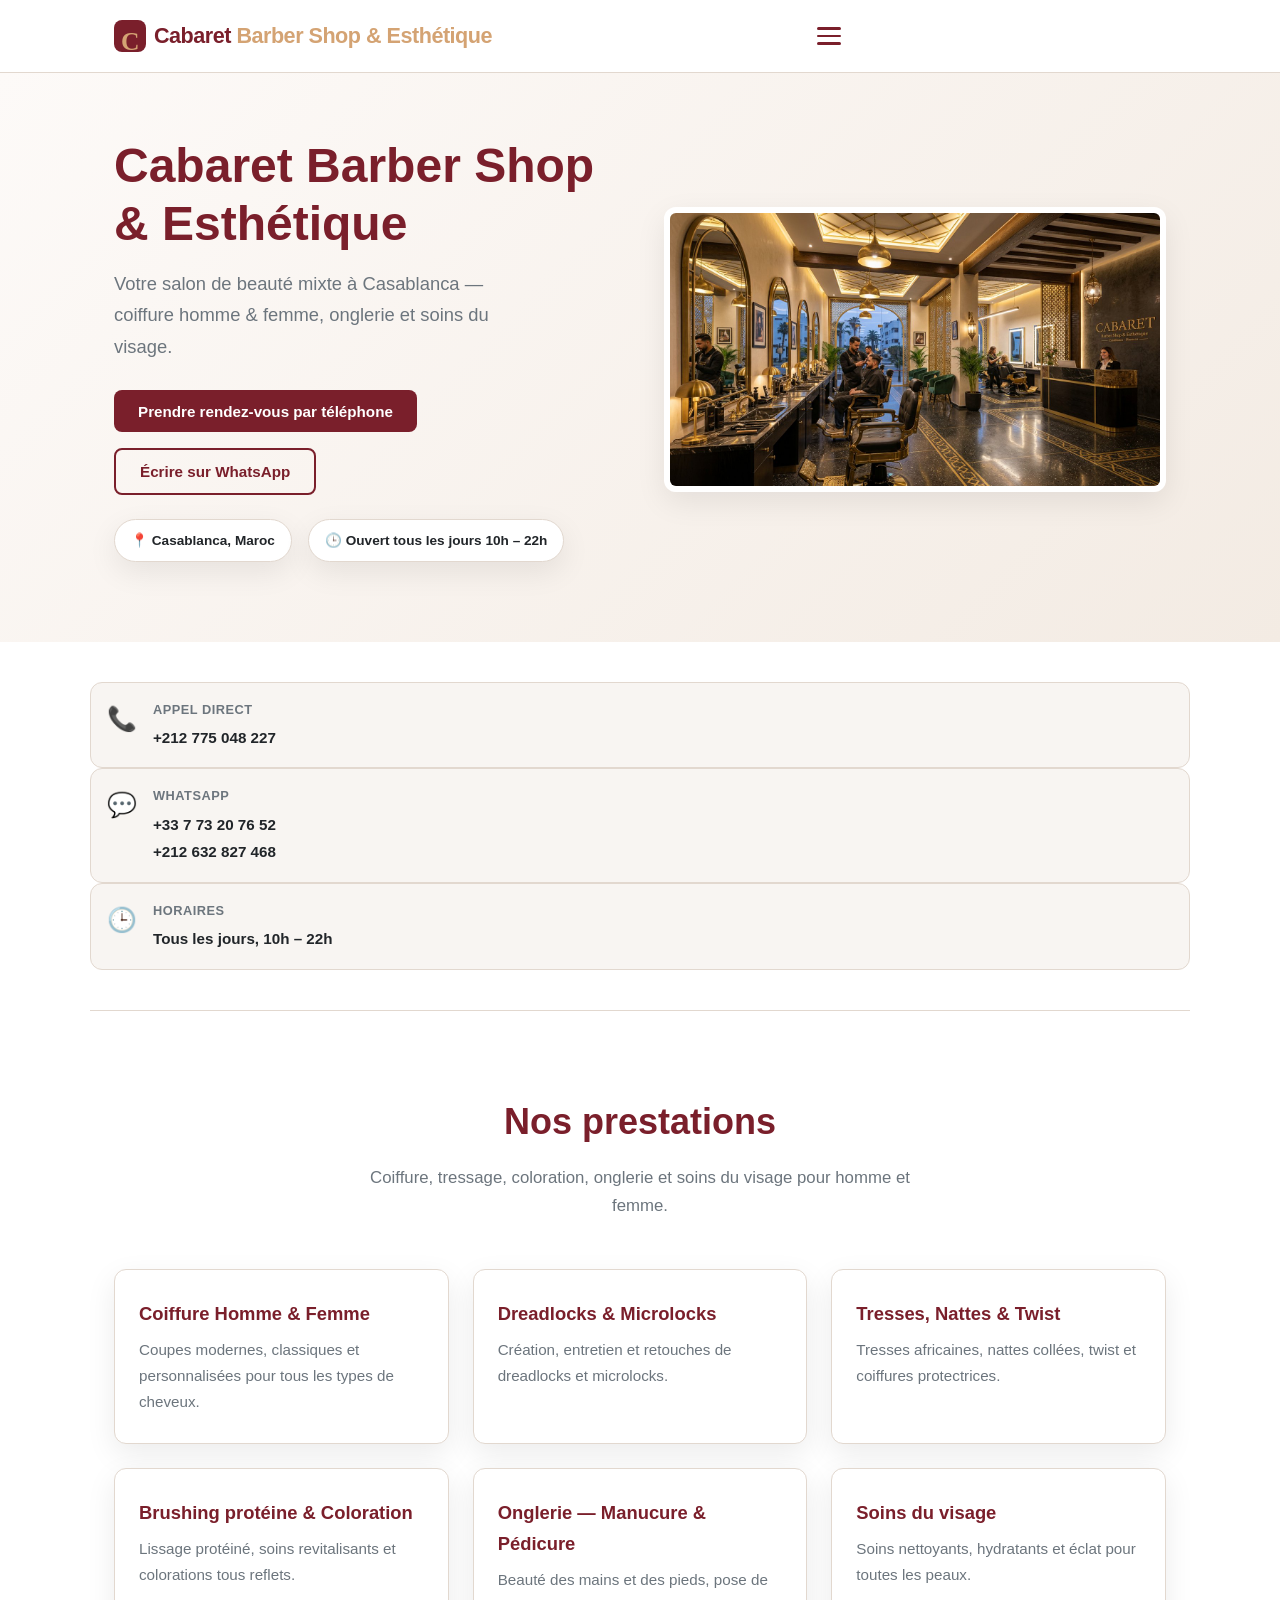
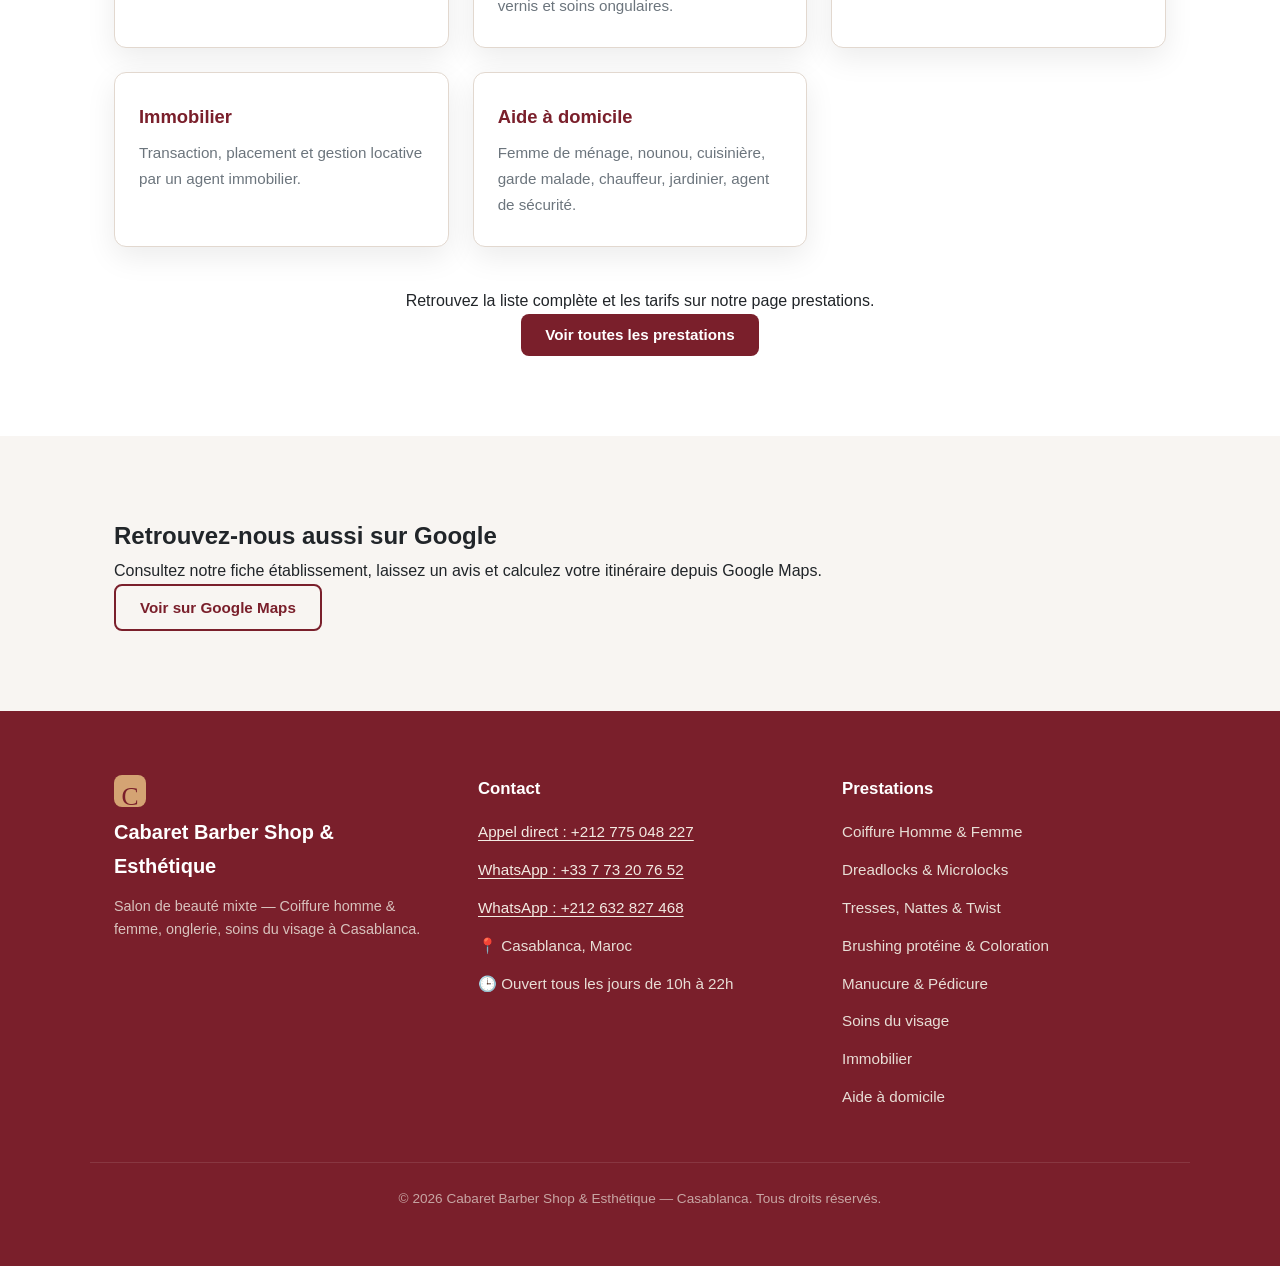
==== index.html @ 70c40bb4 "feat: ajouter prestations Immobilier et Aide à domicile - Immobilier : transaction, placement, gesti" ====
<!DOCTYPE html>
<html lang="fr">
<head>
  <meta charset="UTF-8">
  <meta name="viewport" content="width=device-width, initial-scale=1.0">
  <title>Cabaret Barber Shop &amp; Esthétique — Coiffure, onglerie, soins visage à Casablanca</title>
  <meta name="description" content="Cabaret Barber Shop &amp; Esthétique à Casablanca : coiffure homme &amp; femme, dreadlocks, microlocks, tresses, nattes, twist, brushing protéine, coloration, onglerie, pédicure manucure, soins du visage. Ouvert tous les jours 10h–22h.">
  <meta name="keywords" content="Cabaret Barber Shop Esthétique Casablanca, coiffure homme femme, dreadlocks, microlocks, tresses, nattes, twist, brushing protéine, coloration, onglerie, manucure, pédicure, soins du visage, salon de beauté Casablanca">
  <meta name="author" content="Cabaret Barber Shop &amp; Esthétique">
  <link rel="preload" as="image" href="assets/images/hero-salon.jpg">
  <link rel="stylesheet" href="assets/css/style.css">
  <link rel="icon" href="data:image/svg+xml,%3Csvg xmlns='http://www.w3.org/2000/svg' viewBox='0 0 100 100'%3E%3Crect width='100' height='100' fill='%237a1f2b'/%3E%3Ctext x='50' y='60' font-family='serif' font-size='55' fill='%23d4a373' text-anchor='middle'%3EC%3C/text%3E%3C/svg%3E">
</head>
<body>

  <!-- Skip to content -->
  <a class="skip-link" href="#main">Aller au contenu principal</a>

  <!-- Header / Navigation -->
  <header class="site-header" id="header">
    <div class="header-inner container">
      <a href="index.html" class="brand" aria-label="Accueil — Cabaret Barber Shop &amp; Esthétique">
        <span class="brand-mark">C</span>
        <span class="brand-name">Cabaret <span class="brand-accent">Barber Shop &amp; Esthétique</span></span>
      </a>

      <button class="nav-toggle" aria-label="Ouvrir le menu" aria-expanded="false" aria-controls="main-nav">
        <span class="nav-toggle-bar"></span>
        <span class="nav-toggle-bar"></span>
        <span class="nav-toggle-bar"></span>
      </button>

      <nav class="main-nav" id="main-nav">
        <ul class="nav-list">
          <li><a href="index.html" class="nav-link active">Accueil</a></li>
          <li><a href="services.html" class="nav-link">Prestations</a></li>
          <li><a href="about.html" class="nav-link">À propos</a></li>
          <li><a href="contact.html" class="nav-link btn-link">Contact</a></li>
        </ul>
        <div class="nav-contact">
          <a href="tel:+212775048227" class="nav-phone" aria-label="Appeler le +212 775 048 227">☎ +212 775 048 227</a>
          <a href="https://wa.me/33773207652" class="nav-whatsapp" target="_blank" rel="noopener" aria-label="WhatsApp +33 7 73 20 76 52">💬 WhatsApp</a>
        </div>
      </nav>
    </div>
  </header>

  <!-- Hero -->
  <section class="hero" aria-label="Présentation du salon">
    <div class="hero-inner container">
      <div class="hero-text">
        <h1>Cabaret Barber Shop &amp; Esthétique</h1>
        <p class="hero-lead">Votre salon de beauté mixte à Casablanca — coiffure homme &amp; femme, onglerie et soins du visage.</p>
        <div class="hero-actions">
          <a href="tel:+212775048227" class="btn btn-primary">Prendre rendez-vous par téléphone</a>
          <a href="https://wa.me/33773207652" class="btn btn-outline" target="_blank" rel="noopener">Écrire sur WhatsApp</a>
        </div>
        <div class="hero-meta">
          <span class="chip">📍 Casablanca, Maroc</span>
          <span class="chip">🕒 Ouvert tous les jours 10h – 22h</span>
        </div>
      </div>
      <div class="hero-media">
        <img src="assets/images/hero-salon.jpg" alt="Intérieur du salon Cabaret Barber Shop &amp; Esthétique à Casablanca" class="hero-img" loading="eager">
      </div>
    </div>
  </section>

  <!-- Quick info bar -->
  <section class="info-bar container" aria-label="Informations pratiques">
    <div class="info-card">
      <span class="info-icon">📞</span>
      <div>
        <strong class="info-label">Appel direct</strong>
        <a class="info-value" href="tel:+212775048227">+212 775 048 227</a>
      </div>
    </div>
    <div class="info-card">
      <span class="info-icon">💬</span>
      <div>
        <strong class="info-label">WhatsApp</strong>
        <a class="info-value" href="https://wa.me/33773207652" target="_blank" rel="noopener">+33 7 73 20 76 52</a>
        <br><a class="info-value" href="https://wa.me/212632827468" target="_blank" rel="noopener">+212 632 827 468</a>
      </div>
    </div>
    <div class="info-card">
      <span class="info-icon">🕒</span>
      <div>
        <strong class="info-label">Horaires</strong>
        <span class="info-value">Tous les jours, 10h – 22h</span>
      </div>
    </div>
  </section>

  <!-- Services preview -->
  <section class="section" id="main">
    <div class="container">
      <header class="section-header">
        <h2>Nos prestations</h2>
        <p>Coiffure, tressage, coloration, onglerie et soins du visage pour homme et femme.</p>
      </header>

      <div class="services-grid" id="services-preview">
        <article class="service-card">
          <h3>Coiffure Homme &amp; Femme</h3>
          <p>Coupes modernes, classiques et personnalisées pour tous les types de cheveux.</p>
        </article>
        <article class="service-card">
          <h3>Dreadlocks &amp; Microlocks</h3>
          <p>Création, entretien et retouches de dreadlocks et microlocks.</p>
        </article>
        <article class="service-card">
          <h3>Tresses, Nattes &amp; Twist</h3>
          <p>Tresses africaines, nattes collées, twist et coiffures protectrices.</p>
        </article>
        <article class="service-card">
          <h3>Brushing protéine &amp; Coloration</h3>
          <p>Lissage protéiné, soins revitalisants et colorations tous reflets.</p>
        </article>
        <article class="service-card">
          <h3>Onglerie — Manucure &amp; Pédicure</h3>
          <p>Beauté des mains et des pieds, pose de vernis et soins ongulaires.</p>
        </article>
        <article class="service-card">
          <h3>Soins du visage</h3>
          <p>Soins nettoyants, hydratants et éclat pour toutes les peaux.</p>
        </article>
        <article class="service-card">
          <h3>Immobilier</h3>
          <p>Transaction, placement et gestion locative par un agent immobilier.</p>
        </article>
        <article class="service-card">
          <h3>Aide à domicile</h3>
          <p>Femme de ménage, nounou, cuisinière, garde malade, chauffeur, jardinier, agent de sécurité.</p>
        </article>
      </div>

      <div class="section-cta">
        <p>Retrouvez la liste complète et les tarifs sur notre page prestations.</p>
        <a href="services.html" class="btn btn-primary">Voir toutes les prestations</a>
      </div>
    </div>
  </section>

  <!-- Trust / Google Business hint -->
  <section class="section bg-light">
    <div class="container">
      <div class="trust">
        <h2>Retrouvez-nous aussi sur Google</h2>
        <p>Consultez notre fiche établissement, laissez un avis et calculez votre itinéraire depuis Google Maps.</p>
        <a href="https://www.google.com/maps/place/33%C2%B032'57.7%22N+7%C2%B042'05.0%22W/@33.549366,-7.7039528,643m/data=!3m2!1e3!4b1!4m4!3m3!8m2!3d33.549366!4d-7.7013779?hl=fr&entry=ttu&g_ep=EgoyMDI2MTAxOS4wIKXMDSoASAFQAw%3D%3D" class="btn btn-outline" target="_blank" rel="noopener">Voir sur Google Maps</a>
      </div>
    </div>
  </section>

  <!-- Footer -->
  <footer class="site-footer">
    <div class="container footer-grid">
      <div class="footer-brand">
        <span class="brand-mark">C</span>
        <strong>Cabaret Barber Shop &amp; Esthétique</strong>
        <p>Salon de beauté mixte — Coiffure homme &amp; femme, onglerie, soins du visage à Casablanca.</p>
      </div>
      <div class="footer-contact">
        <h4>Contact</h4>
        <ul>
          <li><a href="tel:+212775048227">Appel direct : +212 775 048 227</a></li>
          <li><a href="https://wa.me/33773207652" target="_blank" rel="noopener">WhatsApp : +33 7 73 20 76 52</a></li>
          <li><a href="https://wa.me/212632827468" target="_blank" rel="noopener">WhatsApp : +212 632 827 468</a></li>
          <li>📍 Casablanca, Maroc</li>
          <li>🕒 Ouvert tous les jours de 10h à 22h</li>
        </ul>
      </div>
      <div class="footer-prestations">
        <h4>Prestations</h4>
        <ul>
          <li>Coiffure Homme &amp; Femme</li>
          <li>Dreadlocks &amp; Microlocks</li>
          <li>Tresses, Nattes &amp; Twist</li>
          <li>Brushing protéine &amp; Coloration</li>
          <li>Manucure &amp; Pédicure</li>
          <li>Soins du visage</li>
          <li>Immobilier</li>
          <li>Aide à domicile</li>
        </ul>
      </div>
    </div>
    <div class="container footer-bottom">
      <p>© 2026 Cabaret Barber Shop &amp; Esthétique — Casablanca. Tous droits réservés.</p>
    </div>
  </footer>

  <!-- JSON-LD Structured Data for Google / LocalBusiness -->
  <script type="application/ld+json">
  {
    "@context": "https://schema.org",
    "@type": "HealthAndBeautyBusiness",
    "name": "Cabaret Barber Shop &amp; Esthétique",
    "image": "https://example.com/assets/images/hero-salon.jpg",
    "address": {
      "@type": "PostalAddress",
      "streetAddress": "Casablanca",
      "addressLocality": "Casablanca",
      "addressRegion": "Casablanca-Settat",
      "addressCountry": "MA"
    },
    "geo": {
      "@type": "GeoCoordinates",
      "latitude": 33.549366,
      "longitude": -7.7013779
    },
    "url": "https://example.com/",
    "telephone": "+212775048227",
    "contactPoint": [
      {
        "@type": "ContactPoint",
        "telephone": "+212775048227",
        "contactType": "customer service",
        "availableLanguage": ["fr", "ar"]
      },
      {
        "@type": "ContactPoint",
        "telephone": "+33773207652",
        "contactType": "customer service",
        "availableLanguage": ["fr"]
      }
    ],
    "openingHoursSpecification": [
      {
        "@type": "OpeningHoursSpecification",
        "dayOfWeek": ["Monday", "Tuesday", "Wednesday", "Thursday", "Friday", "Saturday", "Sunday"],
        "opens": "10:00",
        "closes": "22:00"
      }
    ],
    "priceRange": "€",
    "servesArea": "Casablanca",
    "hasOfferCatalog": {
      "@type": "OfferCatalog",
      "name": "Prestations",
      "itemOffered": [
        {"@type": "Offer", "itemOffered": {"@type": "Service", "name": "Coiffure Homme &amp; Femme"}},
        {"@type": "Offer", "itemOffered": {"@type": "Service", "name": "Dreadlocks &amp; Microlocks"}},
        {"@type": "Offer", "itemOffered": {"@type": "Service", "name": "Tresses, Nattes &amp; Twist"}},
        {"@type": "Offer", "itemOffered": {"@type": "Service", "name": "Brushing protéine &amp; Coloration"}},
        {"@type": "Offer", "itemOffered": {"@type": "Service", "name": "Manucure &amp; Pédicure"}},
        {"@type": "Offer", "itemOffered": {"@type": "Service", "name": "Soins du visage"}}
      ]
    },
    "sameAs": [
      "https://www.google.com/maps/place/33%C2%B032'57.7%22N+7%C2%B042'05.0%22W/@33.549366,-7.7039528,643m/data=!3m2!1e3!4b1!4m4!3m3!8m2!3d33.549366!4d-7.7013779?hl=fr&entry=ttu&g_ep=EgoyMDI2MTAxOS4wIKXMDSoASAFQAw%3D%3D"
    ]
  }
  </script>

  <script src="assets/js/main.js"></script>
</body>
</html>
---- assets/css/style.css ----
/* ==========================================================================
   Cabaret Barber Shop & Esthétique — Styles
   ========================================================================== */

/* Reset & base */
*,
*::before,
*::after {
  box-sizing: border-box;
  margin: 0;
  padding: 0;
}

:root {
  /* Couleurs marque — bordeaux profond & or champagne */
  --color-brand: #7a1f2b;
  --color-brand-dark: #5a1620;
  --color-accent: #d4a373;
  --color-accent-light: #e9cba8;
  --color-text: #212529;
  --color-text-light: #6c757d;
  --color-bg: #ffffff;
  --color-bg-light: #f8f5f2;
  --color-border: #e2d8cf;
  --color-shadow: 0 10px 30px rgba(0, 0, 0, 0.08);
  --radius: 12px;
  --transition: 0.3s ease;

  --max-width: 1100px;
  --header-height: 72px;
}

html {
  scroll-behavior: smooth;
}

body {
  font-family: -apple-system, BlinkMacSystemFont, "Segoe UI", Roboto, Helvetica, Arial, sans-serif, "Apple Color Emoji", "Segoe UI Emoji";
  font-size: 1rem;
  line-height: 1.7;
  color: var(--color-text);
  background: var(--color-bg);
  overflow-x: hidden;
}

a {
  color: var(--color-brand);
  text-decoration: none;
  transition: color var(--transition);
}

a:hover {
  color: var(--color-brand-dark);
}

img {
  max-width: 100%;
  height: auto;
  display: block;
}

.container {
  max-width: var(--max-width);
  margin: 0 auto;
  padding: 0 1.5rem;
}

/* Skip link */
.skip-link {
  position: absolute;
  top: -100%;
  left: 0;
  background: var(--color-brand);
  color: #fff;
  padding: 0.75rem 1.5rem;
  z-index: 9999;
  transition: top 0.2s;
}

.skip-link:focus {
  top: 0;
}

/* Header */
.site-header {
  position: sticky;
  top: 0;
  z-index: 100;
  background: rgba(255, 255, 255, 0.92);
  border-bottom: 1px solid var(--color-border);
  backdrop-filter: blur(8px);
  -webkit-backdrop-filter: blur(8px);
}

.header-inner {
  max-width: var(--max-width);
  margin: 0 auto;
  padding: 0 1.5rem;
  display: flex;
  align-items: center;
  justify-content: space-between;
  height: var(--header-height);
}

.brand {
  display: flex;
  align-items: center;
  gap: 0.5rem;
  font-weight: 800;
  font-size: 1.35rem;
  color: var(--color-brand);
  letter-spacing: -0.5px;
}

.brand-mark {
  width: 32px;
  height: 32px;
  background: var(--color-brand);
  color: var(--color-accent);
  border-radius: 8px;
  display: grid;
  place-items: center;
  font-family: Georgia, serif;
  font-size: 1.6rem;
}

.brand-name {
  display: block;
}

.brand-accent {
  color: var(--color-accent);
}

.nav-list {
  display: none;
  list-style: none;
  gap: 2rem;
}

.nav-link {
  font-weight: 600;
  font-size: 0.95rem;
  color: var(--color-text);
  padding: 0.4rem 0;
  position: relative;
}

.nav-link:hover,
.nav-link.active {
  color: var(--color-brand);
}

.nav-link.active::after {
  content: "";
  position: absolute;
  left: 0;
  bottom: -2px;
  width: 100%;
  height: 2px;
  background: var(--color-brand);
  border-radius: 2px;
}

.nav-contact {
  display: none;
  gap: 1rem;
  align-items: center;
}

.nav-phone,
.nav-whatsapp {
  font-weight: 700;
  font-size: 0.9rem;
  color: var(--color-brand);
  padding: 0.5rem 1rem;
  border: 2px solid var(--color-brand);
  border-radius: 8px;
  transition: all var(--transition);
}

.nav-phone:hover,
.nav-whatsapp:hover {
  background: var(--color-brand);
  color: #fff;
  border-color: var(--color-brand);
}

.nav-whatsapp {
  border-color: #25d366;
  color: #25d366;
}

.nav-whatsapp:hover {
  background: #25d366;
  border-color: #25d366;
}

.nav-toggle {
  display: flex;
  flex-direction: column;
  gap: 5px;
  background: none;
  border: none;
  cursor: pointer;
  padding: 0.4rem;
}

.nav-toggle-bar {
  width: 24px;
  height: 2.5px;
  background: var(--color-brand);
  border-radius: 2px;
  transition: all var(--transition);
}

/* Hero */
.hero {
  padding: 4rem 0 5rem;
  background: linear-gradient(135deg, #fdfaf8 0%, #f3ebe3 100%);
  position: relative;
  overflow: hidden;
}

.hero::before {
  content: "";
  position: absolute;
  inset: 0;
  background: url("assets/images/hero-salon.jpg") center/cover no-repeat;
  opacity: 0.12;
  pointer-events: none;
  z-index: 0;
}

.hero-inner {
  position: relative;
  z-index: 1;
  max-width: var(--max-width);
  margin: 0 auto;
  padding: 0 1.5rem;
  display: grid;
  grid-template-columns: 1fr 1fr;
  gap: 3rem;
  align-items: center;
}

.hero-text h1 {
  font-size: clamp(2rem, 5vw, 3rem);
  line-height: 1.2;
  color: var(--color-brand);
  margin-bottom: 1rem;
}

.hero-lead {
  font-size: 1.15rem;
  color: var(--color-text-light);
  margin-bottom: 1.75rem;
  max-width: 420px;
}

.hero-actions {
  display: flex;
  gap: 1rem;
  flex-wrap: wrap;
  margin-bottom: 1.5rem;
}

.hero-meta {
  display: flex;
  flex-wrap: wrap;
  gap: 1rem;
}

.chip {
  display: inline-flex;
  align-items: center;
  gap: 0.5rem;
  background: #fff;
  color: var(--color-text);
  padding: 0.55rem 1rem;
  border-radius: 999px;
  font-size: 0.85rem;
  font-weight: 600;
  box-shadow: var(--color-shadow);
  border: 1px solid var(--color-border);
}

.hero-media {
  position: relative;
}

.hero-img {
  width: 100%;
  height: auto;
  border-radius: var(--radius);
  box-shadow: var(--color-shadow);
  border: 6px solid #fff;
}

/* Buttons */
.btn {
  display: inline-flex;
  align-items: center;
  justify-content: center;
  gap: 0.5rem;
  padding: 0.85rem 1.5rem;
  border-radius: 8px;
  font-weight: 700;
  font-size: 0.95rem;
  cursor: pointer;
  border: none;
  transition: all var(--transition);
  line-height: 1;
}

.btn-primary {
  background: var(--color-brand);
  color: #fff;
}

.btn-primary:hover {
  background: var(--color-brand-dark);
  transform: translateY(-2px);
  box-shadow: 0 8px 20px rgba(122, 31, 43, 0.25);
}

.btn-outline {
  background: transparent;
  color: var(--color-brand);
  border: 2px solid var(--color-brand);
}

.btn-outline:hover {
  background: var(--color-brand);
  color: #fff;
  transform: translateY(-2px);
}

/* Info bar */
.info-bar {
  padding: 2.5rem 0;
  background: #fff;
  border-bottom: 1px solid var(--color-border);
}

.info-card {
  display: flex;
  gap: 1rem;
  align-items: flex-start;
  padding: 1rem;
  background: var(--color-bg-light);
  border-radius: var(--radius);
  border: 1px solid var(--color-border);
}

.info-icon {
  font-size: 1.5rem;
  flex-shrink: 0;
}

.info-card div strong {
  display: block;
  font-size: 0.8rem;
  text-transform: uppercase;
  letter-spacing: 0.5px;
  color: var(--color-text-light);
  margin-bottom: 0.25rem;
}

.info-card .info-value {
  color: var(--color-text);
  font-weight: 600;
  font-size: 0.95rem;
}

.info-card .info-value a {
  color: inherit;
}

.info-card .info-value a:hover {
  color: var(--color-brand);
}

/* Section layout */
.section {
  padding: 5rem 0;
}

.bg-light {
  background: var(--color-bg-light);
}

.section-header {
  text-align: center;
  max-width: 600px;
  margin: 0 auto 3rem;
}

.section-header h2 {
  font-size: clamp(1.75rem, 3vw, 2.25rem);
  color: var(--color-brand);
  margin-bottom: 0.75rem;
}

.section-header p {
  color: var(--color-text-light);
  font-size: 1.05rem;
}

.section-cta {
  text-align: center;
  margin-top: 2rem;
}

/* Services preview */
.services-grid {
  display: grid;
  grid-template-columns: repeat(auto-fit, minmax(260px, 1fr));
  gap: 1.5rem;
  margin-bottom: 2.5rem;
}

.service-card {
  background: #fff;
  border: 1px solid var(--color-border);
  border-radius: var(--radius);
  padding: 1.75rem 1.5rem;
  box-shadow: var(--color-shadow);
  transition: transform var(--transition), border-color var(--transition);
}

.service-card:hover {
  transform: translateY(-4px);
  border-color: var(--color-accent);
}

.service-card h3 {
  font-size: 1.15rem;
  color: var(--color-brand);
  margin-bottom: 0.5rem;
}

.service-card p {
  color: var(--color-text-light);
  font-size: 0.95rem;
}

/* Page hero */
.page-hero {
  background: var(--color-brand);
  color: #fff;
  padding: 4.5rem 0 3.5rem;
  text-align: center;
}

.page-hero-inner {
  max-width: var(--max-width);
  margin: 0 auto;
  padding: 0 1.5rem;
}

.page-hero h1 {
  font-size: clamp(2rem, 5vw, 2.75rem);
  margin-bottom: 0.75rem;
  line-height: 1.3;
}

.page-hero p {
  font-size: 1.2rem;
  opacity: 0.95;
}

/* Services page */
.services-intro {
  max-width: 700px;
  margin: 0 auto 3rem;
  text-align: center;
  color: var(--color-text-light);
  font-size: 1.05rem;
}

.service-categories {
  display: grid;
  grid-template-columns: repeat(auto-fit, minmax(300px, 1fr));
  gap: 2rem;
  margin-bottom: 3rem;
}

.service-category h2 {
  font-size: 1.35rem;
  color: var(--color-brand);
  margin-bottom: 1.25rem;
  padding-bottom: 0.5rem;
  border-bottom: 2px solid var(--color-accent-light);
}

.price-list {
  list-style: none;
}

.price-item {
  display: flex;
  justify-content: space-between;
  padding: 0.75rem 0;
  border-bottom: 1px solid var(--color-border);
  font-size: 1rem;
}

.price-item span:last-child {
  font-weight: 700;
  color: var(--color-brand-dark);
}

/* Contact page */
.contact-grid {
  display: grid;
  grid-template-columns: 1fr 1fr;
  gap: 3rem;
  align-items: start;
}

.contact-info h2 {
  font-size: 1.75rem;
  color: var(--color-brand);
  margin-bottom: 1rem;
}

.contact-card {
  background: #fff;
  border: 1px solid var(--color-border);
  border-radius: var(--radius);
  padding: 1.5rem;
  margin-bottom: 1.5rem;
  box-shadow: var(--color-shadow);
}

.contact-card h3 {
  font-size: 1.1rem;
  color: var(--color-brand);
  margin-bottom: 0.5rem;
  display: flex;
  align-items: center;
  gap: 0.5rem;
}

.contact-card p {
  font-size: 0.95rem;
  color: var(--color-text-light);
  margin-bottom: 0.5rem;
}

.contact-link {
  color: var(--color-brand);
  font-weight: 700;
}

.contact-link:hover {
  color: var(--color-brand-dark);
  text-decoration: underline;
}

.map-wrapper {
  border-radius: var(--radius);
  overflow: hidden;
  border: 1px solid var(--color-border);
  box-shadow: var(--color-shadow);
  aspect-ratio: 16 / 9;
  width: 100%;
}

.map-wrapper iframe {
  width: 100%;
  height: 100%;
  border: 0;
}

.map-note {
  margin-top: 0.75rem;
  font-size: 0.85rem;
  color: var(--color-text-light);
}

.form-grid {
  display: grid;
  grid-template-columns: repeat(auto-fit, minmax(240px, 1fr));
  gap: 1.25rem;
  margin-bottom: 1.5rem;
}

.form-field.full {
  grid-column: 1 / -1;
}

.form-field label {
  display: block;
  font-size: 0.9rem;
  font-weight: 600;
  color: var(--color-text);
  margin-bottom: 0.4rem;
}

.form-field .required {
  color: var(--color-brand);
}

.form-field input,
.form-field select,
.form-field textarea {
  width: 100%;
  padding: 0.7rem 0.9rem;
  border: 1px solid var(--color-border);
  border-radius: 8px;
  font-family: inherit;
  font-size: 0.95rem;
  background: #fff;
  transition: border-color var(--transition), box-shadow var(--transition);
}

.form-field input:focus,
.form-field select:focus,
.form-field textarea:focus {
  outline: none;
  border-color: var(--color-brand);
  box-shadow: 0 0 0 3px rgba(122, 31, 43, 0.1);
}

.form-actions {
  margin-top: 0.5rem;
}

.form-note {
  margin-top: 1rem;
  font-size: 0.9rem;
  color: var(--color-text-light);
  min-height: 1.4em;
}

/* About page */
.about-grid {
  display: grid;
  grid-template-columns: 1fr 1fr;
  gap: 3rem;
  align-items: start;
  margin-bottom: 3rem;
}

.about-text h2,
.about-facts h2 {
  font-size: 1.75rem;
  color: var(--color-brand);
  margin-bottom: 1rem;
}

.about-text p {
  margin-bottom: 1rem;
  color: var(--color-text-light);
}

.fact-list {
  list-style: none;
  margin-bottom: 1.5rem;
}

.fact-list li {
  margin-bottom: 0.9rem;
  font-size: 1rem;
  color: var(--color-text);
}

.fact-list li a {
  color: inherit;
  text-decoration: underline;
}

.values-grid {
  display: grid;
  grid-template-columns: repeat(auto-fit, minmax(220px, 1fr));
  gap: 1.5rem;
}

.value-card {
  background: #fff;
  border: 1px solid var(--color-border);
  border-radius: var(--radius);
  padding: 1.5rem;
  text-align: center;
  box-shadow: var(--color-shadow);
}

.value-icon {
  font-size: 2rem;
  margin-bottom: 0.75rem;
  display: block;
}

.value-card h3 {
  font-size: 1.1rem;
  color: var(--color-brand);
  margin-bottom: 0.5rem;
}

.value-card p {
  font-size: 0.9rem;
  color: var(--color-text-light);
}

/* Footer */
.site-footer {
  background: var(--color-brand);
  color: #e8ded6;
  padding: 4rem 0 2rem;
}

.site-footer a {
  color: #f3ebe3;
}

.site-footer a:hover {
  color: var(--color-accent-light);
}

.footer-grid {
  max-width: var(--max-width);
  margin: 0 auto;
  padding: 0 1.5rem;
  display: grid;
  grid-template-columns: repeat(auto-fit, minmax(220px, 1fr));
  gap: 2.5rem;
}

.footer-brand .brand-mark {
  background: var(--color-accent);
  color: var(--color-brand);
}

.footer-brand strong {
  display: block;
  font-size: 1.25rem;
  margin: 0.5rem 0 0.75rem;
  color: #fff;
}

.footer-brand p {
  font-size: 0.9rem;
  opacity: 0.85;
  line-height: 1.6;
}

.footer-contact h4,
.footer-prestations h4 {
  font-size: 1.05rem;
  color: #fff;
  margin-bottom: 1rem;
}

.footer-contact ul,
.footer-prestations ul {
  list-style: none;
}

.footer-contact li,
.footer-prestations li {
  margin-bottom: 0.75rem;
  font-size: 0.95rem;
}

.footer-contact li a {
  text-decoration: underline;
  text-decoration-thickness: 1px;
  text-underline-offset: 3px;
}

.footer-bottom {
  max-width: var(--max-width);
  margin: 2.5rem auto 0;
  padding: 0 1.5rem 1.5rem;
  border-top: 1px solid rgba(255, 255, 255, 0.15);
  padding-top: 1.5rem;
  text-align: center;
  font-size: 0.85rem;
  opacity: 0.7;
}

/* Mobile */
@media (max-width: 768px) {
  .nav-list {
    display: none;
    position: absolute;
    top: var(--header-height);
    left: 0;
    right: 0;
    background: #fff;
    flex-direction: column;
    padding: 1.5rem;
    border-bottom: 1px solid var(--color-border);
    box-shadow: var(--color-shadow);
    gap: 0;
  }

  .nav-list.open {
    display: flex;
  }

  .nav-list li {
    border-bottom: 1px solid var(--color-border);
  }

  .nav-list li:last-child {
    border-bottom: none;
  }

  .nav-link {
    display: block;
    padding: 1rem 0;
  }

  .nav-contact {
    display: none;
    position: absolute;
    top: calc(var(--header-height) + 230px);
    left: 0;
    right: 0;
    background: #fff;
    flex-direction: column;
    padding: 1.5rem;
    border-bottom: 1px solid var(--color-border);
    gap: 0.75rem;
  }

  .nav-contact.open {
    display: flex;
  }

  .hero-inner {
    grid-template-columns: 1fr;
    gap: 2rem;
  }

  .hero-media {
    order: -1;
  }

  .hero-actions {
    flex-direction: column;
  }

  .hero-actions .btn {
    width: 100%;
    justify-content: center;
  }

  .contact-grid {
    grid-template-columns: 1fr;
  }

  .about-grid {
    grid-template-columns: 1fr;
  }

  .nav-toggle {
    display: flex;
  }
}

/* Focus visible pour accessibilité */
a:focus-visible,
button:focus-visible,
input:focus-visible {
  outline: 3px solid var(--color-accent);
  outline-offset: 2px;
}

/* Réduction du mouvement */
@media (prefers-reduced-motion: reduce) {
  *,
  *::before,
  *::after {
    animation-duration: 0.01ms !important;
    animation-iteration-count: 1 !important;
    transition-duration: 0.01ms !important;
    scroll-behavior: auto !important;
  }
}
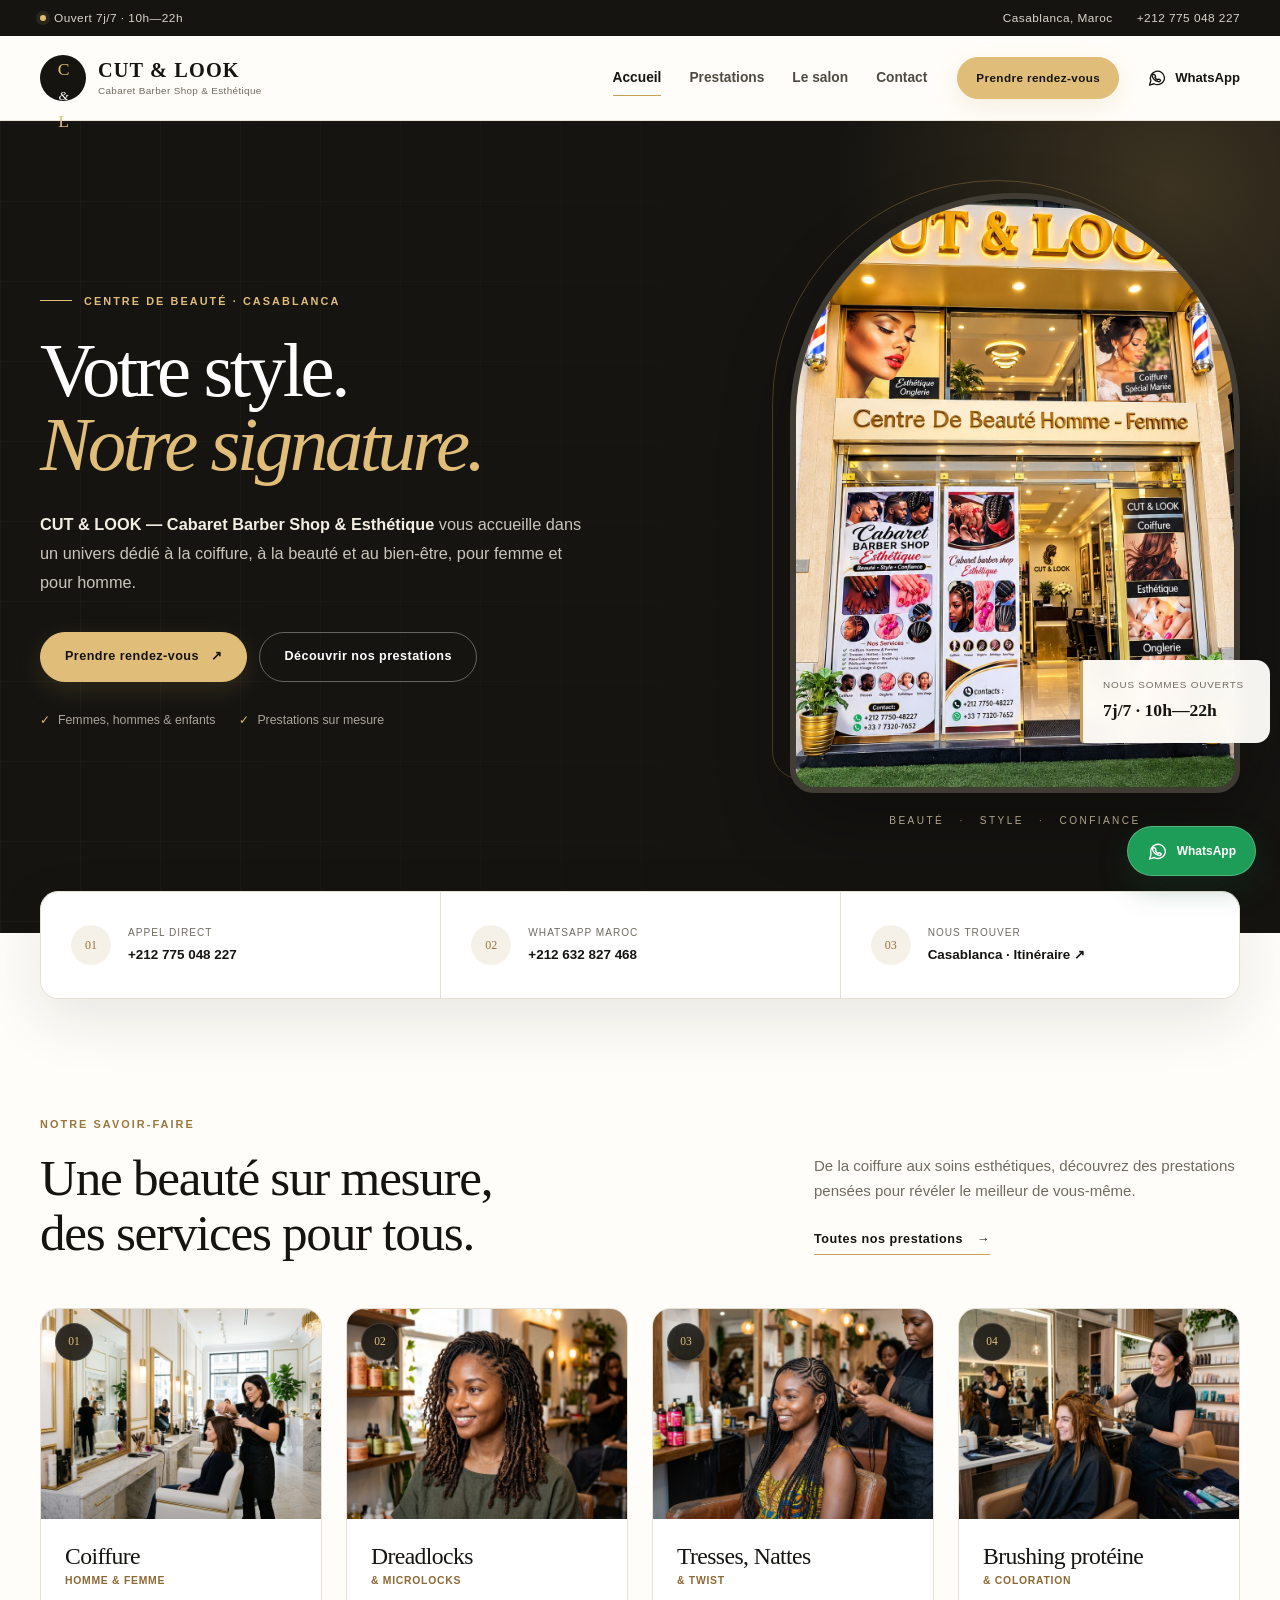
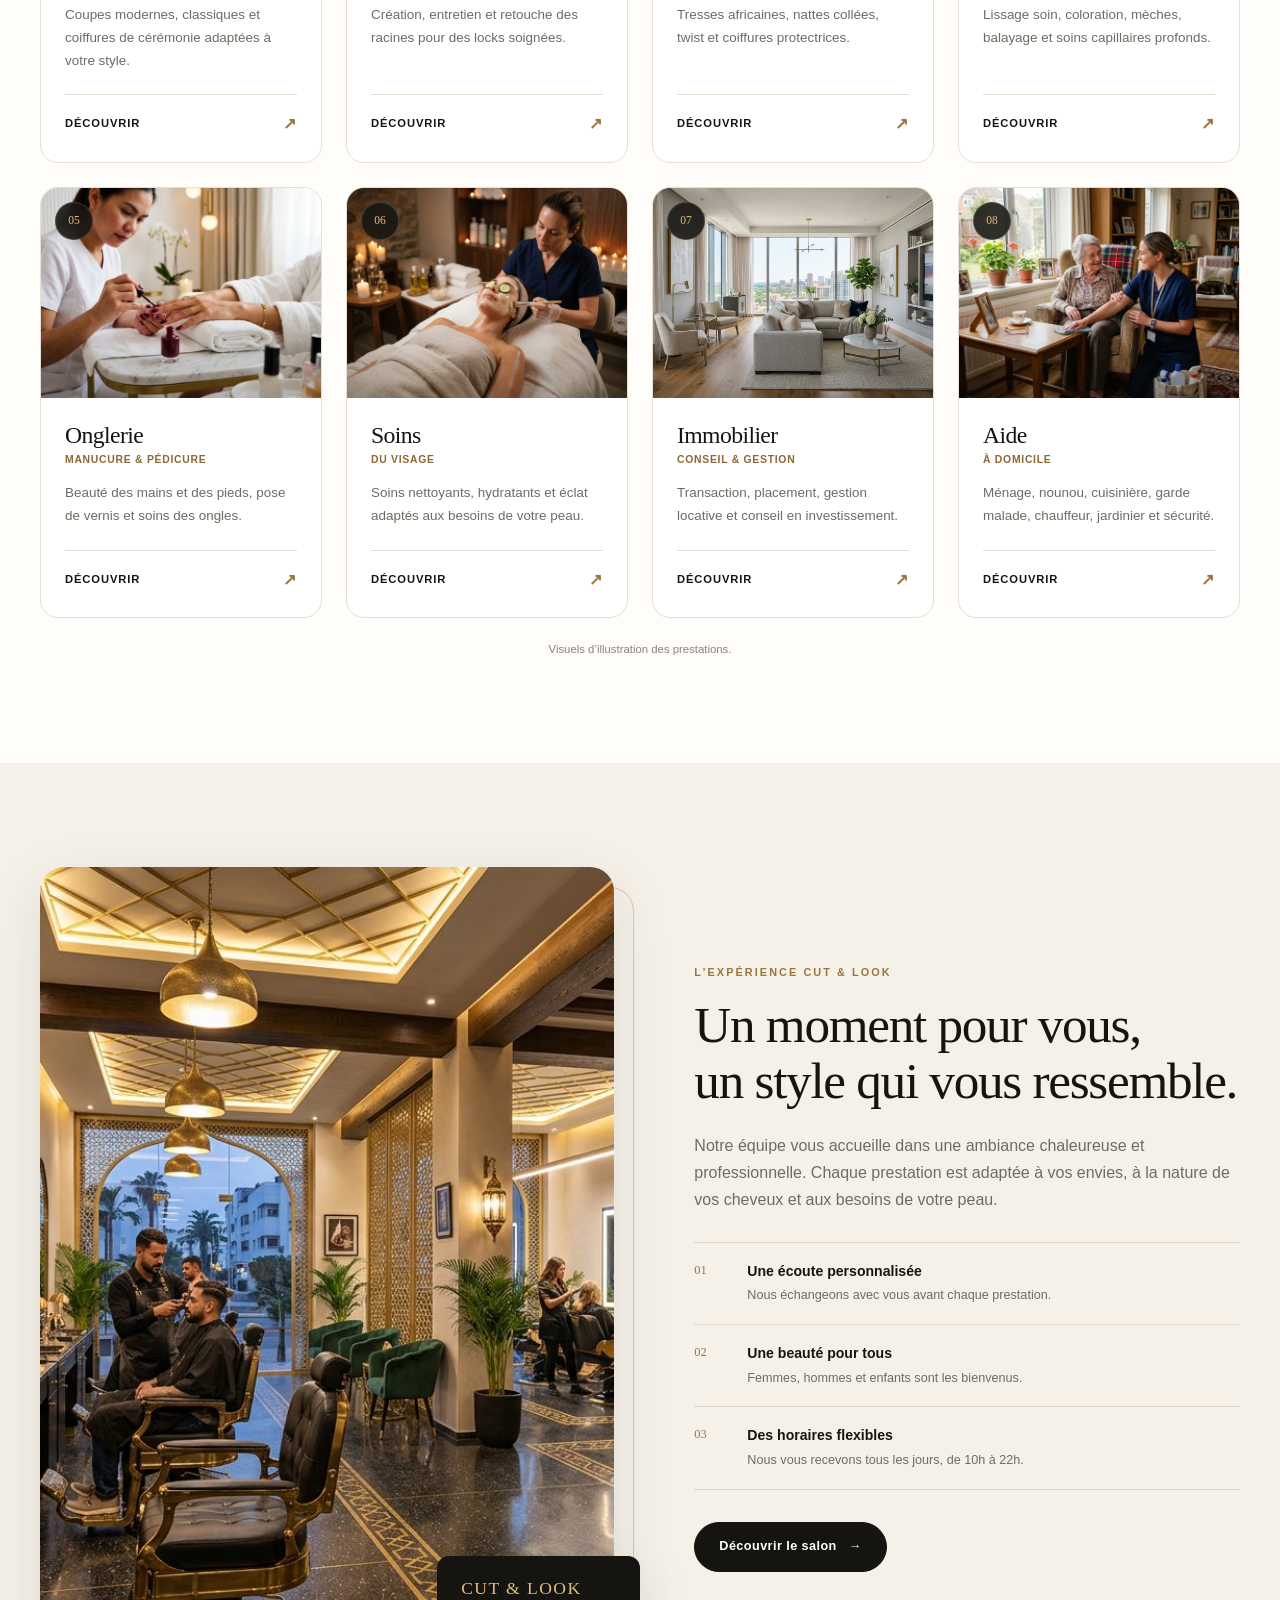
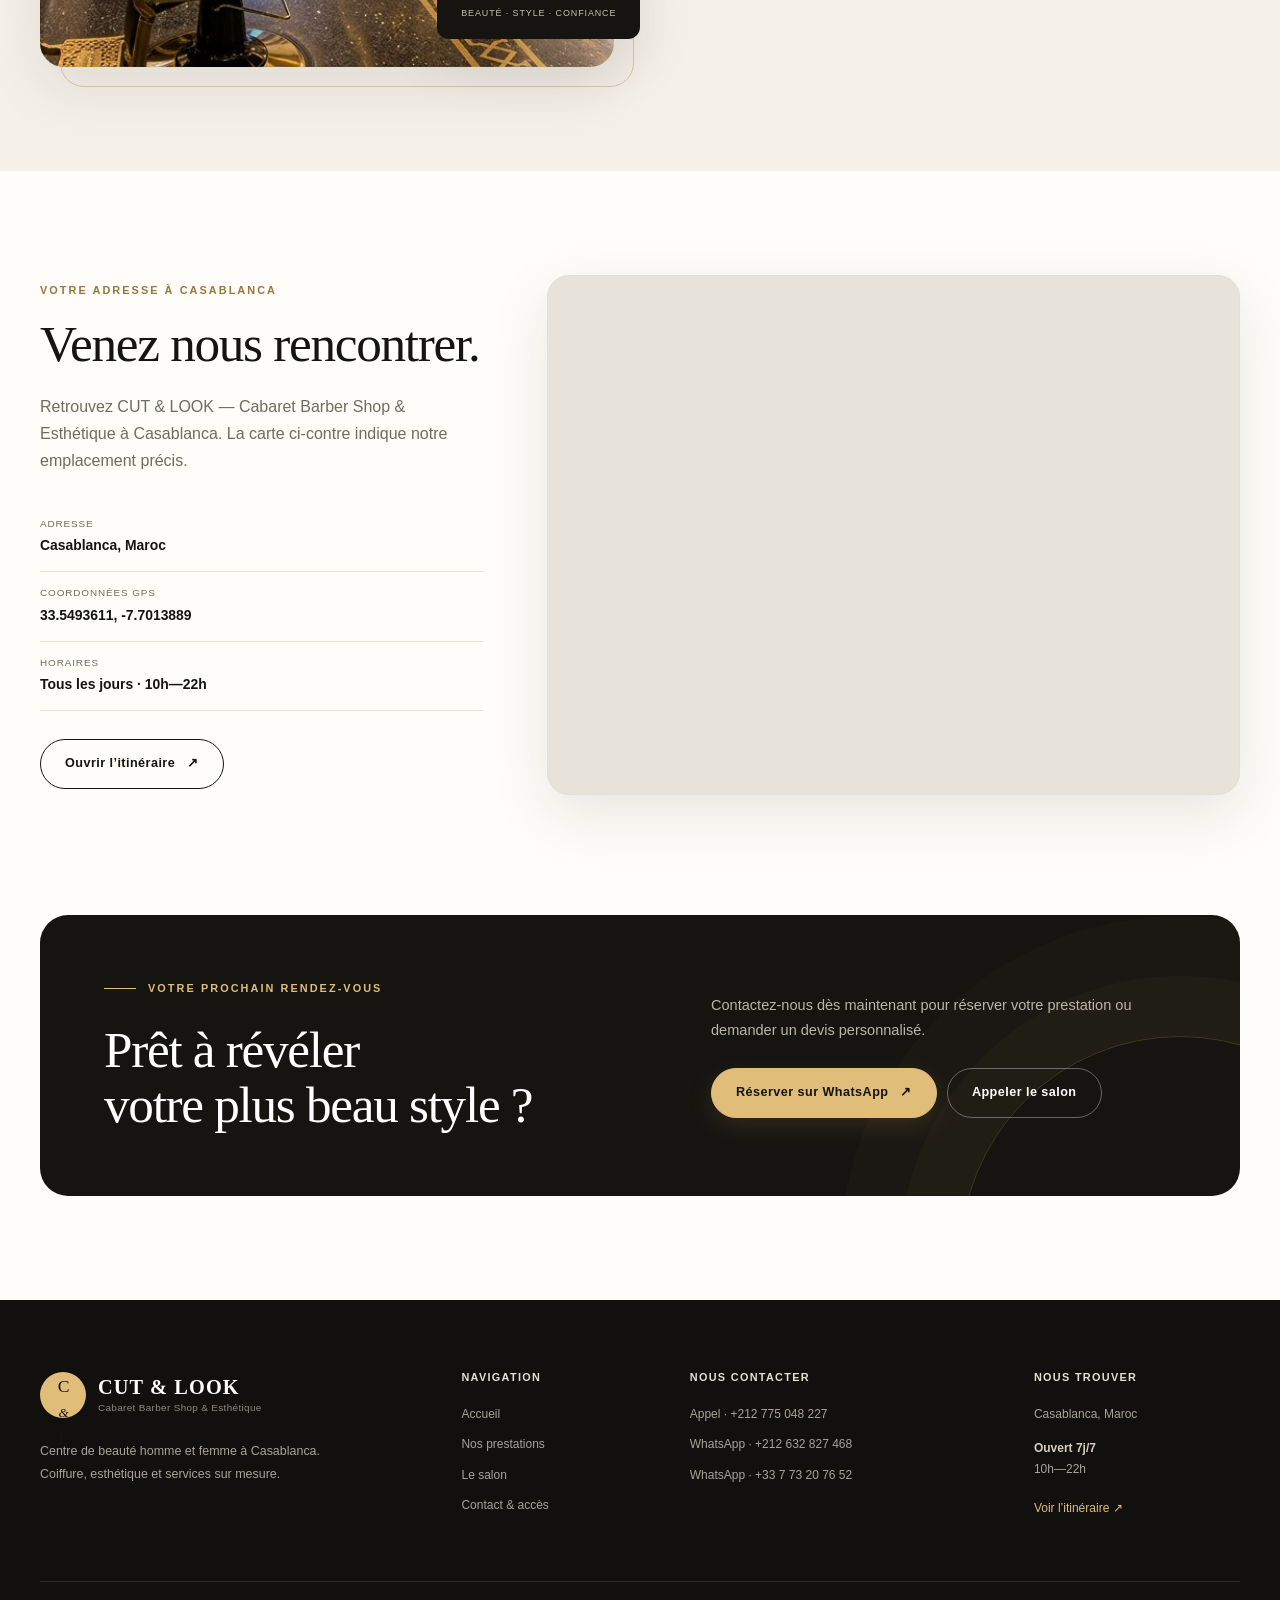
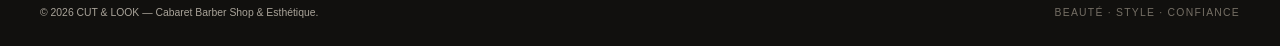
==== commit 430a3426: "Moderniser le site et illustrer toutes les prestations Co-authored-by: arena-agent <297053741+arena-" ====
--- a/index.html
+++ b/index.html
@@ -3,256 +3,392 @@
 <head>
   <meta charset="UTF-8">
   <meta name="viewport" content="width=device-width, initial-scale=1.0">
-  <title>Cabaret Barber Shop &amp; Esthétique — Coiffure, onglerie, soins visage à Casablanca</title>
-  <meta name="description" content="Cabaret Barber Shop &amp; Esthétique à Casablanca : coiffure homme &amp; femme, dreadlocks, microlocks, tresses, nattes, twist, brushing protéine, coloration, onglerie, pédicure manucure, soins du visage. Ouvert tous les jours 10h–22h.">
-  <meta name="keywords" content="Cabaret Barber Shop Esthétique Casablanca, coiffure homme femme, dreadlocks, microlocks, tresses, nattes, twist, brushing protéine, coloration, onglerie, manucure, pédicure, soins du visage, salon de beauté Casablanca">
-  <meta name="author" content="Cabaret Barber Shop &amp; Esthétique">
-  <link rel="preload" as="image" href="assets/images/hero-salon.jpg">
+  <meta name="theme-color" content="#151411">
+  <title>CUT &amp; LOOK | Cabaret Barber Shop &amp; Esthétique à Casablanca</title>
+  <meta name="description" content="CUT & LOOK — Cabaret Barber Shop & Esthétique à Casablanca : coiffure homme et femme, locks, tresses, coloration, onglerie, soins du visage, immobilier et aide à domicile. Ouvert 7j/7 de 10h à 22h.">
+  <meta name="keywords" content="CUT & LOOK Casablanca, Cabaret Barber Shop Esthétique, coiffure homme femme Casablanca, dreadlocks, microlocks, tresses, onglerie, soins visage, immobilier, aide à domicile">
+  <meta property="og:type" content="website">
+  <meta property="og:locale" content="fr_MA">
+  <meta property="og:title" content="CUT & LOOK — Votre style, notre signature">
+  <meta property="og:description" content="Centre de beauté homme et femme à Casablanca. Ouvert tous les jours de 10h à 22h.">
+  <meta property="og:image" content="assets/images/cover-salon.jpg">
+  <link rel="preload" as="image" href="assets/images/cover-salon.jpg" fetchpriority="high">
   <link rel="stylesheet" href="assets/css/style.css">
-  <link rel="icon" href="data:image/svg+xml,%3Csvg xmlns='http://www.w3.org/2000/svg' viewBox='0 0 100 100'%3E%3Crect width='100' height='100' fill='%237a1f2b'/%3E%3Ctext x='50' y='60' font-family='serif' font-size='55' fill='%23d4a373' text-anchor='middle'%3EC%3C/text%3E%3C/svg%3E">
+  <link rel="icon" href="data:image/svg+xml,%3Csvg xmlns='http://www.w3.org/2000/svg' viewBox='0 0 100 100'%3E%3Crect width='100' height='100' rx='22' fill='%23151411'/%3E%3Ctext x='50' y='62' font-family='Georgia,serif' font-size='38' fill='%23c8a15a' text-anchor='middle'%3EC%26L%3C/text%3E%3C/svg%3E">
 </head>
 <body>
-
-  <!-- Skip to content -->
   <a class="skip-link" href="#main">Aller au contenu principal</a>
 
-  <!-- Header / Navigation -->
+  <div class="topbar">
+    <div class="container topbar-inner">
+      <p><span class="status-dot" aria-hidden="true"></span> Ouvert 7j/7 · 10h—22h</p>
+      <div class="topbar-links">
+        <a href="https://www.google.com/maps/search/?api=1&amp;query=33.5493611%2C-7.7013889" target="_blank" rel="noopener">Casablanca, Maroc</a>
+        <a href="tel:+212775048227">+212 775 048 227</a>
+      </div>
+    </div>
+  </div>
+
   <header class="site-header" id="header">
-    <div class="header-inner container">
-      <a href="index.html" class="brand" aria-label="Accueil — Cabaret Barber Shop &amp; Esthétique">
-        <span class="brand-mark">C</span>
-        <span class="brand-name">Cabaret <span class="brand-accent">Barber Shop &amp; Esthétique</span></span>
+    <div class="container header-inner">
+      <a href="index.html" class="brand" aria-label="CUT & LOOK — Accueil">
+        <span class="brand-mark" aria-hidden="true">C<span>&amp;</span>L</span>
+        <span class="brand-copy">
+          <strong>CUT &amp; LOOK</strong>
+          <small>Cabaret Barber Shop &amp; Esthétique</small>
+        </span>
       </a>
 
-      <button class="nav-toggle" aria-label="Ouvrir le menu" aria-expanded="false" aria-controls="main-nav">
+      <button class="nav-toggle" type="button" aria-label="Ouvrir le menu" aria-expanded="false" aria-controls="main-nav">
         <span class="nav-toggle-bar"></span>
         <span class="nav-toggle-bar"></span>
         <span class="nav-toggle-bar"></span>
       </button>
 
-      <nav class="main-nav" id="main-nav">
+      <nav class="main-nav" id="main-nav" aria-label="Navigation principale">
         <ul class="nav-list">
-          <li><a href="index.html" class="nav-link active">Accueil</a></li>
+          <li><a href="index.html" class="nav-link active" aria-current="page">Accueil</a></li>
           <li><a href="services.html" class="nav-link">Prestations</a></li>
-          <li><a href="about.html" class="nav-link">À propos</a></li>
-          <li><a href="contact.html" class="nav-link btn-link">Contact</a></li>
+          <li><a href="about.html" class="nav-link">Le salon</a></li>
+          <li><a href="contact.html" class="nav-link">Contact</a></li>
+          <li class="nav-cta"><a href="contact.html#rendez-vous" class="btn btn-primary btn-small">Prendre rendez-vous</a></li>
         </ul>
-        <div class="nav-contact">
-          <a href="tel:+212775048227" class="nav-phone" aria-label="Appeler le +212 775 048 227">☎ +212 775 048 227</a>
-          <a href="https://wa.me/33773207652" class="nav-whatsapp" target="_blank" rel="noopener" aria-label="WhatsApp +33 7 73 20 76 52">💬 WhatsApp</a>
-        </div>
       </nav>
+
+      <a href="https://wa.me/212632827468" class="header-whatsapp" target="_blank" rel="noopener" aria-label="Nous écrire sur WhatsApp">
+        <svg viewBox="0 0 24 24" aria-hidden="true"><path d="M21 11.5a8.5 8.5 0 0 1-12.6 7.4L3 20.5l1.6-5.2A8.5 8.5 0 1 1 21 11.5Z"/><path d="M8.2 8.1c.3-.5.7-.4 1-.1l1 1.8c.2.3.1.6-.1.8l-.6.6c.7 1.4 1.8 2.4 3.2 3l.6-.7c.2-.2.5-.3.8-.1l1.8.9c.4.2.4.6.2 1-.5 1-1.5 1.4-2.6 1.1-3.7-.9-6.6-3.7-7.4-7.3-.2-.7 0-1.4.5-2Z"/></svg>
+        <span>WhatsApp</span>
+      </a>
     </div>
   </header>
 
-  <!-- Hero -->
-  <section class="hero" aria-label="Présentation du salon">
-    <div class="hero-inner container">
-      <div class="hero-text">
-        <h1>Cabaret Barber Shop &amp; Esthétique</h1>
-        <p class="hero-lead">Votre salon de beauté mixte à Casablanca — coiffure homme &amp; femme, onglerie et soins du visage.</p>
-        <div class="hero-actions">
-          <a href="tel:+212775048227" class="btn btn-primary">Prendre rendez-vous par téléphone</a>
-          <a href="https://wa.me/33773207652" class="btn btn-outline" target="_blank" rel="noopener">Écrire sur WhatsApp</a>
-        </div>
-        <div class="hero-meta">
-          <span class="chip">📍 Casablanca, Maroc</span>
-          <span class="chip">🕒 Ouvert tous les jours 10h – 22h</span>
-        </div>
-      </div>
-      <div class="hero-media">
-        <img src="assets/images/hero-salon.jpg" alt="Intérieur du salon Cabaret Barber Shop &amp; Esthétique à Casablanca" class="hero-img" loading="eager">
-      </div>
-    </div>
-  </section>
-
-  <!-- Quick info bar -->
-  <section class="info-bar container" aria-label="Informations pratiques">
-    <div class="info-card">
-      <span class="info-icon">📞</span>
-      <div>
-        <strong class="info-label">Appel direct</strong>
-        <a class="info-value" href="tel:+212775048227">+212 775 048 227</a>
-      </div>
-    </div>
-    <div class="info-card">
-      <span class="info-icon">💬</span>
-      <div>
-        <strong class="info-label">WhatsApp</strong>
-        <a class="info-value" href="https://wa.me/33773207652" target="_blank" rel="noopener">+33 7 73 20 76 52</a>
-        <br><a class="info-value" href="https://wa.me/212632827468" target="_blank" rel="noopener">+212 632 827 468</a>
-      </div>
-    </div>
-    <div class="info-card">
-      <span class="info-icon">🕒</span>
-      <div>
-        <strong class="info-label">Horaires</strong>
-        <span class="info-value">Tous les jours, 10h – 22h</span>
-      </div>
-    </div>
-  </section>
-
-  <!-- Services preview -->
-  <section class="section" id="main">
-    <div class="container">
-      <header class="section-header">
-        <h2>Nos prestations</h2>
-        <p>Coiffure, tressage, coloration, onglerie et soins du visage pour homme et femme.</p>
-      </header>
-
-      <div class="services-grid" id="services-preview">
-        <article class="service-card">
-          <h3>Coiffure Homme &amp; Femme</h3>
-          <p>Coupes modernes, classiques et personnalisées pour tous les types de cheveux.</p>
-        </article>
-        <article class="service-card">
-          <h3>Dreadlocks &amp; Microlocks</h3>
-          <p>Création, entretien et retouches de dreadlocks et microlocks.</p>
-        </article>
-        <article class="service-card">
-          <h3>Tresses, Nattes &amp; Twist</h3>
-          <p>Tresses africaines, nattes collées, twist et coiffures protectrices.</p>
-        </article>
-        <article class="service-card">
-          <h3>Brushing protéine &amp; Coloration</h3>
-          <p>Lissage protéiné, soins revitalisants et colorations tous reflets.</p>
-        </article>
-        <article class="service-card">
-          <h3>Onglerie — Manucure &amp; Pédicure</h3>
-          <p>Beauté des mains et des pieds, pose de vernis et soins ongulaires.</p>
-        </article>
-        <article class="service-card">
-          <h3>Soins du visage</h3>
-          <p>Soins nettoyants, hydratants et éclat pour toutes les peaux.</p>
-        </article>
-        <article class="service-card">
-          <h3>Immobilier</h3>
-          <p>Transaction, placement et gestion locative par un agent immobilier.</p>
-        </article>
-        <article class="service-card">
-          <h3>Aide à domicile</h3>
-          <p>Femme de ménage, nounou, cuisinière, garde malade, chauffeur, jardinier, agent de sécurité.</p>
-        </article>
-      </div>
-
-      <div class="section-cta">
-        <p>Retrouvez la liste complète et les tarifs sur notre page prestations.</p>
-        <a href="services.html" class="btn btn-primary">Voir toutes les prestations</a>
-      </div>
-    </div>
-  </section>
-
-  <!-- Trust / Google Business hint -->
-  <section class="section bg-light">
-    <div class="container">
-      <div class="trust">
-        <h2>Retrouvez-nous aussi sur Google</h2>
-        <p>Consultez notre fiche établissement, laissez un avis et calculez votre itinéraire depuis Google Maps.</p>
-        <a href="https://www.google.com/maps/place/33%C2%B032'57.7%22N+7%C2%B042'05.0%22W/@33.549366,-7.7039528,643m/data=!3m2!1e3!4b1!4m4!3m3!8m2!3d33.549366!4d-7.7013779?hl=fr&entry=ttu&g_ep=EgoyMDI2MTAxOS4wIKXMDSoASAFQAw%3D%3D" class="btn btn-outline" target="_blank" rel="noopener">Voir sur Google Maps</a>
-      </div>
-    </div>
-  </section>
-
-  <!-- Footer -->
+  <main id="main">
+    <section class="hero" aria-labelledby="hero-title">
+      <div class="hero-glow" aria-hidden="true"></div>
+      <div class="container hero-grid">
+        <div class="hero-content">
+          <p class="eyebrow"><span></span> Centre de beauté · Casablanca</p>
+          <h1 id="hero-title">Votre style.<br><em>Notre signature.</em></h1>
+          <p class="hero-lead"><strong>CUT &amp; LOOK — Cabaret Barber Shop &amp; Esthétique</strong> vous accueille dans un univers dédié à la coiffure, à la beauté et au bien-être, pour femme et pour homme.</p>
+          <div class="hero-actions">
+            <a href="contact.html#rendez-vous" class="btn btn-primary">Prendre rendez-vous <span aria-hidden="true">↗</span></a>
+            <a href="services.html" class="btn btn-ghost">Découvrir nos prestations</a>
+          </div>
+          <ul class="hero-assurances" aria-label="Nos engagements">
+            <li><span aria-hidden="true">✓</span> Femmes, hommes &amp; enfants</li>
+            <li><span aria-hidden="true">✓</span> Prestations sur mesure</li>
+          </ul>
+        </div>
+
+        <figure class="hero-visual">
+          <div class="hero-image-frame">
+            <img src="assets/images/cover-salon.jpg" alt="Façade du centre de beauté CUT & LOOK — Cabaret Barber Shop & Esthétique à Casablanca" class="hero-img" width="1086" height="1448" loading="eager" fetchpriority="high" decoding="async">
+          </div>
+          <div class="hero-open-card">
+            <span class="hero-open-label">Nous sommes ouverts</span>
+            <strong>7j/7 · 10h—22h</strong>
+          </div>
+          <figcaption class="hero-caption">Beauté <span>·</span> Style <span>·</span> Confiance</figcaption>
+        </figure>
+      </div>
+    </section>
+
+    <section class="info-strip" aria-label="Informations pratiques">
+      <div class="container info-grid">
+        <a class="info-item" href="tel:+212775048227">
+          <span class="info-icon" aria-hidden="true">01</span>
+          <span><small>Appel direct</small><strong>+212 775 048 227</strong></span>
+        </a>
+        <a class="info-item" href="https://wa.me/212632827468" target="_blank" rel="noopener">
+          <span class="info-icon" aria-hidden="true">02</span>
+          <span><small>WhatsApp Maroc</small><strong>+212 632 827 468</strong></span>
+        </a>
+        <a class="info-item" href="https://www.google.com/maps/search/?api=1&amp;query=33.5493611%2C-7.7013889" target="_blank" rel="noopener">
+          <span class="info-icon" aria-hidden="true">03</span>
+          <span><small>Nous trouver</small><strong>Casablanca · Itinéraire ↗</strong></span>
+        </a>
+      </div>
+    </section>
+
+    <section class="section services-preview" aria-labelledby="services-title">
+      <div class="container">
+        <div class="section-heading split-heading">
+          <div>
+            <p class="section-kicker">Notre savoir-faire</p>
+            <h2 id="services-title">Une beauté sur mesure,<br>des services pour tous.</h2>
+          </div>
+          <div class="section-heading-aside">
+            <p>De la coiffure aux soins esthétiques, découvrez des prestations pensées pour révéler le meilleur de vous-même.</p>
+            <a href="services.html" class="text-link">Toutes nos prestations <span aria-hidden="true">→</span></a>
+          </div>
+        </div>
+
+        <div class="services-grid">
+          <article class="service-card">
+            <a href="services.html#coiffure" class="service-card-link">
+              <div class="service-card-media">
+                <img src="assets/images/service-coiffure.jpg" alt="Illustration d’une prestation de coiffure en salon" width="1200" height="896" loading="lazy" decoding="async">
+                <span class="service-number">01</span>
+              </div>
+              <div class="service-card-content">
+                <h3>Coiffure <span>Homme &amp; Femme</span></h3>
+                <p>Coupes modernes, classiques et coiffures de cérémonie adaptées à votre style.</p>
+                <span class="card-link">Découvrir <span aria-hidden="true">↗</span></span>
+              </div>
+            </a>
+          </article>
+
+          <article class="service-card">
+            <a href="services.html#dreadlocks" class="service-card-link">
+              <div class="service-card-media">
+                <img src="assets/images/service-dreadlocks.jpg" alt="Illustration de dreadlocks et microlocks soignés" width="1200" height="896" loading="lazy" decoding="async">
+                <span class="service-number">02</span>
+              </div>
+              <div class="service-card-content">
+                <h3>Dreadlocks <span>&amp; Microlocks</span></h3>
+                <p>Création, entretien et retouche des racines pour des locks soignées.</p>
+                <span class="card-link">Découvrir <span aria-hidden="true">↗</span></span>
+              </div>
+            </a>
+          </article>
+
+          <article class="service-card">
+            <a href="services.html#tresses" class="service-card-link">
+              <div class="service-card-media">
+                <img src="assets/images/service-tresses.jpg" alt="Illustration de tresses africaines et nattes réalisées en salon" width="1200" height="896" loading="lazy" decoding="async">
+                <span class="service-number">03</span>
+              </div>
+              <div class="service-card-content">
+                <h3>Tresses, Nattes <span>&amp; Twist</span></h3>
+                <p>Tresses africaines, nattes collées, twist et coiffures protectrices.</p>
+                <span class="card-link">Découvrir <span aria-hidden="true">↗</span></span>
+              </div>
+            </a>
+          </article>
+
+          <article class="service-card">
+            <a href="services.html#coloration" class="service-card-link">
+              <div class="service-card-media">
+                <img src="assets/images/service-coloration.jpg" alt="Illustration d’une coloration capillaire professionnelle" width="1200" height="896" loading="lazy" decoding="async">
+                <span class="service-number">04</span>
+              </div>
+              <div class="service-card-content">
+                <h3>Brushing protéine <span>&amp; Coloration</span></h3>
+                <p>Lissage soin, coloration, mèches, balayage et soins capillaires profonds.</p>
+                <span class="card-link">Découvrir <span aria-hidden="true">↗</span></span>
+              </div>
+            </a>
+          </article>
+
+          <article class="service-card">
+            <a href="services.html#onglerie" class="service-card-link">
+              <div class="service-card-media">
+                <img src="assets/images/service-onglerie.jpg" alt="Illustration d’une manucure professionnelle" width="1200" height="896" loading="lazy" decoding="async">
+                <span class="service-number">05</span>
+              </div>
+              <div class="service-card-content">
+                <h3>Onglerie <span>Manucure &amp; Pédicure</span></h3>
+                <p>Beauté des mains et des pieds, pose de vernis et soins des ongles.</p>
+                <span class="card-link">Découvrir <span aria-hidden="true">↗</span></span>
+              </div>
+            </a>
+          </article>
+
+          <article class="service-card">
+            <a href="services.html#visage" class="service-card-link">
+              <div class="service-card-media">
+                <img src="assets/images/service-visage.jpg" alt="Illustration d’un soin du visage relaxant" width="1200" height="896" loading="lazy" decoding="async">
+                <span class="service-number">06</span>
+              </div>
+              <div class="service-card-content">
+                <h3>Soins <span>du visage</span></h3>
+                <p>Soins nettoyants, hydratants et éclat adaptés aux besoins de votre peau.</p>
+                <span class="card-link">Découvrir <span aria-hidden="true">↗</span></span>
+              </div>
+            </a>
+          </article>
+
+          <article class="service-card">
+            <a href="services.html#immobilier" class="service-card-link">
+              <div class="service-card-media">
+                <img src="assets/images/service-immobilier.jpg" alt="Illustration d’un intérieur immobilier moderne et lumineux" width="1376" height="768" loading="lazy" decoding="async">
+                <span class="service-number">07</span>
+              </div>
+              <div class="service-card-content">
+                <h3>Immobilier <span>Conseil &amp; gestion</span></h3>
+                <p>Transaction, placement, gestion locative et conseil en investissement.</p>
+                <span class="card-link">Découvrir <span aria-hidden="true">↗</span></span>
+              </div>
+            </a>
+          </article>
+
+          <article class="service-card">
+            <a href="services.html#aide-domicile" class="service-card-link">
+              <div class="service-card-media">
+                <img src="assets/images/service-aide-domicile.jpg" alt="Illustration d’un service d’aide et d’accompagnement à domicile" width="1200" height="896" loading="lazy" decoding="async">
+                <span class="service-number">08</span>
+              </div>
+              <div class="service-card-content">
+                <h3>Aide <span>à domicile</span></h3>
+                <p>Ménage, nounou, cuisinière, garde malade, chauffeur, jardinier et sécurité.</p>
+                <span class="card-link">Découvrir <span aria-hidden="true">↗</span></span>
+              </div>
+            </a>
+          </article>
+        </div>
+        <p class="visual-note">Visuels d’illustration des prestations.</p>
+      </div>
+    </section>
+
+    <section class="section salon-preview" aria-labelledby="salon-title">
+      <div class="container salon-preview-grid">
+        <div class="salon-preview-media">
+          <img src="assets/images/hero-salon.jpg" alt="Ambiance d’illustration d’un intérieur de salon de beauté élégant" width="1200" height="800" loading="lazy" decoding="async">
+          <div class="salon-signature"><span>CUT &amp; LOOK</span><small>Beauté · Style · Confiance</small></div>
+        </div>
+        <div class="salon-preview-content">
+          <p class="section-kicker">L’expérience CUT &amp; LOOK</p>
+          <h2 id="salon-title">Un moment pour vous,<br>un style qui vous ressemble.</h2>
+          <p>Notre équipe vous accueille dans une ambiance chaleureuse et professionnelle. Chaque prestation est adaptée à vos envies, à la nature de vos cheveux et aux besoins de votre peau.</p>
+          <ul class="feature-list">
+            <li><span>01</span><div><strong>Une écoute personnalisée</strong><p>Nous échangeons avec vous avant chaque prestation.</p></div></li>
+            <li><span>02</span><div><strong>Une beauté pour tous</strong><p>Femmes, hommes et enfants sont les bienvenus.</p></div></li>
+            <li><span>03</span><div><strong>Des horaires flexibles</strong><p>Nous vous recevons tous les jours, de 10h à 22h.</p></div></li>
+          </ul>
+          <a href="about.html" class="btn btn-dark">Découvrir le salon <span aria-hidden="true">→</span></a>
+        </div>
+      </div>
+    </section>
+
+    <section class="section location-section" aria-labelledby="location-title">
+      <div class="container location-grid">
+        <div class="location-content">
+          <p class="section-kicker">Votre adresse à Casablanca</p>
+          <h2 id="location-title">Venez nous rencontrer.</h2>
+          <p>Retrouvez CUT &amp; LOOK — Cabaret Barber Shop &amp; Esthétique à Casablanca. La carte ci-contre indique notre emplacement précis.</p>
+          <div class="location-facts">
+            <div><small>Adresse</small><strong>Casablanca, Maroc</strong></div>
+            <div><small>Coordonnées GPS</small><strong>33.5493611, -7.7013889</strong></div>
+            <div><small>Horaires</small><strong>Tous les jours · 10h—22h</strong></div>
+          </div>
+          <a href="https://www.google.com/maps/search/?api=1&amp;query=33.5493611%2C-7.7013889" class="btn btn-outline" target="_blank" rel="noopener">Ouvrir l’itinéraire <span aria-hidden="true">↗</span></a>
+        </div>
+        <div class="map-wrapper">
+          <iframe src="https://www.google.com/maps/embed?pb=!1m17!1m12!1m3!1d2801.269507892289!2d-7.7013888999999995!3d33.5493611!2m3!1f0!2f0!3f0!3m2!1i1024!2i768!4f13.1!3m2!1m1!2zMzPCsDMyJzU3LjciTiA3wrA0MicwNS4wIlc!5e1!3m2!1sfr!2sma!4v1792771893973!5m2!1sfr!2sma" width="600" height="450" style="border:0;" allowfullscreen="" loading="lazy" referrerpolicy="strict-origin-when-cross-origin" title="Localisation précise de CUT & LOOK à Casablanca"></iframe>
+        </div>
+      </div>
+    </section>
+
+    <section class="section cta-section" aria-labelledby="cta-title">
+      <div class="container cta-card">
+        <div>
+          <p class="eyebrow"><span></span> Votre prochain rendez-vous</p>
+          <h2 id="cta-title">Prêt à révéler<br>votre plus beau style ?</h2>
+        </div>
+        <div class="cta-actions">
+          <p>Contactez-nous dès maintenant pour réserver votre prestation ou demander un devis personnalisé.</p>
+          <div>
+            <a href="https://wa.me/212632827468" class="btn btn-primary" target="_blank" rel="noopener">Réserver sur WhatsApp <span aria-hidden="true">↗</span></a>
+            <a href="tel:+212775048227" class="btn btn-ghost">Appeler le salon</a>
+          </div>
+        </div>
+      </div>
+    </section>
+  </main>
+
   <footer class="site-footer">
     <div class="container footer-grid">
       <div class="footer-brand">
-        <span class="brand-mark">C</span>
-        <strong>Cabaret Barber Shop &amp; Esthétique</strong>
-        <p>Salon de beauté mixte — Coiffure homme &amp; femme, onglerie, soins du visage à Casablanca.</p>
-      </div>
-      <div class="footer-contact">
-        <h4>Contact</h4>
+        <a href="index.html" class="brand" aria-label="CUT & LOOK — Accueil">
+          <span class="brand-mark" aria-hidden="true">C<span>&amp;</span>L</span>
+          <span class="brand-copy"><strong>CUT &amp; LOOK</strong><small>Cabaret Barber Shop &amp; Esthétique</small></span>
+        </a>
+        <p>Centre de beauté homme et femme à Casablanca. Coiffure, esthétique et services sur mesure.</p>
+      </div>
+      <div class="footer-column">
+        <h2>Navigation</h2>
         <ul>
-          <li><a href="tel:+212775048227">Appel direct : +212 775 048 227</a></li>
-          <li><a href="https://wa.me/33773207652" target="_blank" rel="noopener">WhatsApp : +33 7 73 20 76 52</a></li>
-          <li><a href="https://wa.me/212632827468" target="_blank" rel="noopener">WhatsApp : +212 632 827 468</a></li>
-          <li>📍 Casablanca, Maroc</li>
-          <li>🕒 Ouvert tous les jours de 10h à 22h</li>
+          <li><a href="index.html">Accueil</a></li>
+          <li><a href="services.html">Nos prestations</a></li>
+          <li><a href="about.html">Le salon</a></li>
+          <li><a href="contact.html">Contact &amp; accès</a></li>
         </ul>
       </div>
-      <div class="footer-prestations">
-        <h4>Prestations</h4>
+      <div class="footer-column">
+        <h2>Nous contacter</h2>
         <ul>
-          <li>Coiffure Homme &amp; Femme</li>
-          <li>Dreadlocks &amp; Microlocks</li>
-          <li>Tresses, Nattes &amp; Twist</li>
-          <li>Brushing protéine &amp; Coloration</li>
-          <li>Manucure &amp; Pédicure</li>
-          <li>Soins du visage</li>
-          <li>Immobilier</li>
-          <li>Aide à domicile</li>
+          <li><a href="tel:+212775048227">Appel · +212 775 048 227</a></li>
+          <li><a href="https://wa.me/212632827468" target="_blank" rel="noopener">WhatsApp · +212 632 827 468</a></li>
+          <li><a href="https://wa.me/33773207652" target="_blank" rel="noopener">WhatsApp · +33 7 73 20 76 52</a></li>
         </ul>
+      </div>
+      <div class="footer-column">
+        <h2>Nous trouver</h2>
+        <p>Casablanca, Maroc</p>
+        <p><strong>Ouvert 7j/7</strong><br>10h—22h</p>
+        <a href="https://www.google.com/maps/search/?api=1&amp;query=33.5493611%2C-7.7013889" target="_blank" rel="noopener" class="footer-map-link">Voir l’itinéraire ↗</a>
       </div>
     </div>
     <div class="container footer-bottom">
-      <p>© 2026 Cabaret Barber Shop &amp; Esthétique — Casablanca. Tous droits réservés.</p>
+      <p>© <span data-current-year>2026</span> CUT &amp; LOOK — Cabaret Barber Shop &amp; Esthétique.</p>
+      <p>Beauté · Style · Confiance</p>
     </div>
   </footer>
 
-  <!-- JSON-LD Structured Data for Google / LocalBusiness -->
+  <a class="whatsapp-float" href="https://wa.me/212632827468" target="_blank" rel="noopener" aria-label="Réserver sur WhatsApp">
+    <svg viewBox="0 0 24 24" aria-hidden="true"><path d="M21 11.5a8.5 8.5 0 0 1-12.6 7.4L3 20.5l1.6-5.2A8.5 8.5 0 1 1 21 11.5Z"/><path d="M8.2 8.1c.3-.5.7-.4 1-.1l1 1.8c.2.3.1.6-.1.8l-.6.6c.7 1.4 1.8 2.4 3.2 3l.6-.7c.2-.2.5-.3.8-.1l1.8.9c.4.2.4.6.2 1-.5 1-1.5 1.4-2.6 1.1-3.7-.9-6.6-3.7-7.4-7.3-.2-.7 0-1.4.5-2Z"/></svg>
+    <span>WhatsApp</span>
+  </a>
+
   <script type="application/ld+json">
   {
     "@context": "https://schema.org",
     "@type": "HealthAndBeautyBusiness",
-    "name": "Cabaret Barber Shop &amp; Esthétique",
-    "image": "https://example.com/assets/images/hero-salon.jpg",
+    "name": "Cabaret Barber Shop & Esthétique",
+    "alternateName": "CUT & LOOK",
+    "description": "Centre de beauté homme et femme à Casablanca proposant coiffure, esthétique, immobilier et aide à domicile.",
+    "image": "assets/images/cover-salon.jpg",
     "address": {
       "@type": "PostalAddress",
-      "streetAddress": "Casablanca",
       "addressLocality": "Casablanca",
       "addressRegion": "Casablanca-Settat",
       "addressCountry": "MA"
     },
     "geo": {
       "@type": "GeoCoordinates",
-      "latitude": 33.549366,
-      "longitude": -7.7013779
+      "latitude": 33.5493611,
+      "longitude": -7.7013889
     },
-    "url": "https://example.com/",
+    "hasMap": "https://www.google.com/maps/search/?api=1&query=33.5493611%2C-7.7013889",
     "telephone": "+212775048227",
     "contactPoint": [
-      {
-        "@type": "ContactPoint",
-        "telephone": "+212775048227",
-        "contactType": "customer service",
-        "availableLanguage": ["fr", "ar"]
-      },
-      {
-        "@type": "ContactPoint",
-        "telephone": "+33773207652",
-        "contactType": "customer service",
-        "availableLanguage": ["fr"]
-      }
+      {"@type": "ContactPoint", "telephone": "+212775048227", "contactType": "customer service", "availableLanguage": ["fr", "ar"]},
+      {"@type": "ContactPoint", "telephone": "+212632827468", "contactType": "customer service", "availableLanguage": ["fr", "ar"]},
+      {"@type": "ContactPoint", "telephone": "+33773207652", "contactType": "customer service", "availableLanguage": ["fr"]}
     ],
-    "openingHoursSpecification": [
-      {
-        "@type": "OpeningHoursSpecification",
-        "dayOfWeek": ["Monday", "Tuesday", "Wednesday", "Thursday", "Friday", "Saturday", "Sunday"],
-        "opens": "10:00",
-        "closes": "22:00"
-      }
-    ],
-    "priceRange": "€",
-    "servesArea": "Casablanca",
+    "openingHoursSpecification": [{
+      "@type": "OpeningHoursSpecification",
+      "dayOfWeek": ["Monday", "Tuesday", "Wednesday", "Thursday", "Friday", "Saturday", "Sunday"],
+      "opens": "10:00",
+      "closes": "22:00"
+    }],
+    "areaServed": {"@type": "City", "name": "Casablanca"},
     "hasOfferCatalog": {
       "@type": "OfferCatalog",
       "name": "Prestations",
-      "itemOffered": [
-        {"@type": "Offer", "itemOffered": {"@type": "Service", "name": "Coiffure Homme &amp; Femme"}},
-        {"@type": "Offer", "itemOffered": {"@type": "Service", "name": "Dreadlocks &amp; Microlocks"}},
-        {"@type": "Offer", "itemOffered": {"@type": "Service", "name": "Tresses, Nattes &amp; Twist"}},
-        {"@type": "Offer", "itemOffered": {"@type": "Service", "name": "Brushing protéine &amp; Coloration"}},
-        {"@type": "Offer", "itemOffered": {"@type": "Service", "name": "Manucure &amp; Pédicure"}},
-        {"@type": "Offer", "itemOffered": {"@type": "Service", "name": "Soins du visage"}}
+      "itemListElement": [
+        {"@type": "Offer", "itemOffered": {"@type": "Service", "name": "Coiffure Homme & Femme"}},
+        {"@type": "Offer", "itemOffered": {"@type": "Service", "name": "Dreadlocks & Microlocks"}},
+        {"@type": "Offer", "itemOffered": {"@type": "Service", "name": "Tresses, Nattes & Twist"}},
+        {"@type": "Offer", "itemOffered": {"@type": "Service", "name": "Brushing protéine & Coloration"}},
+        {"@type": "Offer", "itemOffered": {"@type": "Service", "name": "Manucure & Pédicure"}},
+        {"@type": "Offer", "itemOffered": {"@type": "Service", "name": "Soins du visage"}},
+        {"@type": "Offer", "itemOffered": {"@type": "Service", "name": "Immobilier"}},
+        {"@type": "Offer", "itemOffered": {"@type": "Service", "name": "Aide à domicile"}}
       ]
-    },
-    "sameAs": [
-      "https://www.google.com/maps/place/33%C2%B032'57.7%22N+7%C2%B042'05.0%22W/@33.549366,-7.7039528,643m/data=!3m2!1e3!4b1!4m4!3m3!8m2!3d33.549366!4d-7.7013779?hl=fr&entry=ttu&g_ep=EgoyMDI2MTAxOS4wIKXMDSoASAFQAw%3D%3D"
-    ]
+    }
   }
   </script>
-
   <script src="assets/js/main.js"></script>
 </body>
-</html>+</html>
--- a/assets/css/style.css
+++ b/assets/css/style.css
@@ -1,883 +1,534 @@
 /* ==========================================================================
-   Cabaret Barber Shop & Esthétique — Styles
+   CUT & LOOK — Cabaret Barber Shop & Esthétique
+   Direction visuelle : noir profond, ivoire et or
    ========================================================================== */
 
-/* Reset & base */
-*,
-*::before,
-*::after {
-  box-sizing: border-box;
-  margin: 0;
-  padding: 0;
-}
+*, *::before, *::after { box-sizing: border-box; margin: 0; padding: 0; }
 
 :root {
-  /* Couleurs marque — bordeaux profond & or champagne */
-  --color-brand: #7a1f2b;
-  --color-brand-dark: #5a1620;
-  --color-accent: #d4a373;
-  --color-accent-light: #e9cba8;
-  --color-text: #212529;
-  --color-text-light: #6c757d;
-  --color-bg: #ffffff;
-  --color-bg-light: #f8f5f2;
-  --color-border: #e2d8cf;
-  --color-shadow: 0 10px 30px rgba(0, 0, 0, 0.08);
-  --radius: 12px;
-  --transition: 0.3s ease;
-
-  --max-width: 1100px;
-  --header-height: 72px;
-}
-
-html {
-  scroll-behavior: smooth;
-}
-
+  --ink: #151411;
+  --ink-soft: #24221e;
+  --gold: #c8a15a;
+  --gold-bright: #e0bd79;
+  --gold-pale: #f0e2c7;
+  --cream: #f5f1e9;
+  --paper: #fffdf9;
+  --white: #ffffff;
+  --text: #282620;
+  --muted: #706b61;
+  --line: #e5dfd4;
+  --green: #1d9d57;
+  --display: "Iowan Old Style", "Palatino Linotype", "Book Antiqua", Palatino, Georgia, serif;
+  --sans: Inter, ui-sans-serif, -apple-system, BlinkMacSystemFont, "Segoe UI", sans-serif;
+  --container: 1200px;
+  --radius: 22px;
+  --shadow: 0 20px 60px rgba(32, 27, 18, 0.10);
+  --transition: 220ms ease;
+}
+
+html { scroll-behavior: smooth; scroll-padding-top: 110px; }
 body {
-  font-family: -apple-system, BlinkMacSystemFont, "Segoe UI", Roboto, Helvetica, Arial, sans-serif, "Apple Color Emoji", "Segoe UI Emoji";
-  font-size: 1rem;
+  min-width: 320px;
+  overflow-x: hidden;
+  color: var(--text);
+  background: var(--paper);
+  font-family: var(--sans);
+  font-size: 16px;
   line-height: 1.7;
-  color: var(--color-text);
-  background: var(--color-bg);
-  overflow-x: hidden;
-}
-
-a {
-  color: var(--color-brand);
-  text-decoration: none;
-  transition: color var(--transition);
-}
-
-a:hover {
-  color: var(--color-brand-dark);
-}
-
-img {
-  max-width: 100%;
-  height: auto;
-  display: block;
-}
-
-.container {
-  max-width: var(--max-width);
-  margin: 0 auto;
-  padding: 0 1.5rem;
-}
-
-/* Skip link */
+  -webkit-font-smoothing: antialiased;
+}
+::selection { color: var(--ink); background: var(--gold-pale); }
+a { color: inherit; text-decoration: none; }
+button, input, select, textarea { font: inherit; }
+button, a { -webkit-tap-highlight-color: transparent; }
+img { display: block; max-width: 100%; }
+ul, ol { list-style: none; }
+h1, h2, h3 { font-family: var(--display); font-weight: 500; line-height: 1.08; letter-spacing: -0.025em; }
+p { text-wrap: pretty; }
+
+.container { width: min(var(--container), calc(100% - 48px)); margin-inline: auto; }
+.section { padding: 104px 0; }
+.sr-only {
+  position: absolute; width: 1px; height: 1px; padding: 0; margin: -1px;
+  overflow: hidden; clip: rect(0, 0, 0, 0); white-space: nowrap; border: 0;
+}
 .skip-link {
-  position: absolute;
-  top: -100%;
-  left: 0;
-  background: var(--color-brand);
-  color: #fff;
-  padding: 0.75rem 1.5rem;
-  z-index: 9999;
-  transition: top 0.2s;
-}
-
-.skip-link:focus {
-  top: 0;
-}
-
-/* Header */
+  position: fixed; top: 12px; left: 12px; z-index: 1000; padding: 10px 18px;
+  color: var(--ink); background: var(--gold-bright); border-radius: 8px;
+  font-weight: 700; transform: translateY(-160%); transition: transform var(--transition);
+}
+.skip-link:focus { transform: translateY(0); }
+
+/* ---------- Top bar & navigation ---------- */
+.topbar { color: #d9d4ca; background: var(--ink); font-size: 0.74rem; letter-spacing: 0.04em; }
+.topbar-inner { min-height: 36px; display: flex; align-items: center; justify-content: space-between; gap: 20px; }
+.topbar p { display: flex; align-items: center; gap: 8px; }
+.status-dot { width: 6px; height: 6px; border-radius: 50%; background: var(--gold-bright); box-shadow: 0 0 0 4px rgba(200, 161, 90, 0.12); }
+.topbar-links { display: flex; align-items: center; gap: 24px; }
+.topbar a { transition: color var(--transition); }
+.topbar a:hover { color: var(--gold-bright); }
+
 .site-header {
-  position: sticky;
-  top: 0;
-  z-index: 100;
-  background: rgba(255, 255, 255, 0.92);
-  border-bottom: 1px solid var(--color-border);
-  backdrop-filter: blur(8px);
-  -webkit-backdrop-filter: blur(8px);
-}
-
-.header-inner {
-  max-width: var(--max-width);
-  margin: 0 auto;
-  padding: 0 1.5rem;
-  display: flex;
-  align-items: center;
-  justify-content: space-between;
-  height: var(--header-height);
-}
-
-.brand {
-  display: flex;
-  align-items: center;
-  gap: 0.5rem;
-  font-weight: 800;
-  font-size: 1.35rem;
-  color: var(--color-brand);
-  letter-spacing: -0.5px;
-}
-
+  position: sticky; top: 0; z-index: 100;
+  background: rgba(255, 253, 249, 0.94);
+  border-bottom: 1px solid rgba(229, 223, 212, 0.85);
+  backdrop-filter: blur(16px); -webkit-backdrop-filter: blur(16px);
+  transition: box-shadow var(--transition), background var(--transition);
+}
+.site-header.is-scrolled { background: rgba(255, 253, 249, 0.98); box-shadow: 0 8px 35px rgba(32, 27, 18, 0.08); }
+.header-inner { position: relative; min-height: 84px; display: flex; align-items: center; justify-content: space-between; gap: 28px; }
+.brand { display: inline-flex; align-items: center; gap: 12px; flex-shrink: 0; }
 .brand-mark {
-  width: 32px;
-  height: 32px;
-  background: var(--color-brand);
-  color: var(--color-accent);
-  border-radius: 8px;
-  display: grid;
-  place-items: center;
-  font-family: Georgia, serif;
-  font-size: 1.6rem;
-}
-
-.brand-name {
-  display: block;
-}
-
-.brand-accent {
-  color: var(--color-accent);
-}
-
-.nav-list {
-  display: none;
-  list-style: none;
-  gap: 2rem;
-}
-
-.nav-link {
-  font-weight: 600;
-  font-size: 0.95rem;
-  color: var(--color-text);
-  padding: 0.4rem 0;
-  position: relative;
-}
-
-.nav-link:hover,
-.nav-link.active {
-  color: var(--color-brand);
-}
-
-.nav-link.active::after {
-  content: "";
-  position: absolute;
-  left: 0;
-  bottom: -2px;
-  width: 100%;
-  height: 2px;
-  background: var(--color-brand);
-  border-radius: 2px;
-}
-
-.nav-contact {
-  display: none;
-  gap: 1rem;
-  align-items: center;
-}
-
-.nav-phone,
-.nav-whatsapp {
-  font-weight: 700;
-  font-size: 0.9rem;
-  color: var(--color-brand);
-  padding: 0.5rem 1rem;
-  border: 2px solid var(--color-brand);
-  border-radius: 8px;
-  transition: all var(--transition);
-}
-
-.nav-phone:hover,
-.nav-whatsapp:hover {
-  background: var(--color-brand);
-  color: #fff;
-  border-color: var(--color-brand);
-}
-
-.nav-whatsapp {
-  border-color: #25d366;
-  color: #25d366;
-}
-
-.nav-whatsapp:hover {
-  background: #25d366;
-  border-color: #25d366;
-}
-
-.nav-toggle {
-  display: flex;
-  flex-direction: column;
-  gap: 5px;
-  background: none;
-  border: none;
-  cursor: pointer;
-  padding: 0.4rem;
-}
-
-.nav-toggle-bar {
-  width: 24px;
-  height: 2.5px;
-  background: var(--color-brand);
-  border-radius: 2px;
-  transition: all var(--transition);
-}
-
-/* Hero */
-.hero {
-  padding: 4rem 0 5rem;
-  background: linear-gradient(135deg, #fdfaf8 0%, #f3ebe3 100%);
-  position: relative;
-  overflow: hidden;
-}
-
-.hero::before {
-  content: "";
-  position: absolute;
-  inset: 0;
-  background: url("assets/images/hero-salon.jpg") center/cover no-repeat;
-  opacity: 0.12;
-  pointer-events: none;
-  z-index: 0;
-}
-
-.hero-inner {
-  position: relative;
-  z-index: 1;
-  max-width: var(--max-width);
-  margin: 0 auto;
-  padding: 0 1.5rem;
-  display: grid;
-  grid-template-columns: 1fr 1fr;
-  gap: 3rem;
-  align-items: center;
-}
-
-.hero-text h1 {
-  font-size: clamp(2rem, 5vw, 3rem);
-  line-height: 1.2;
-  color: var(--color-brand);
-  margin-bottom: 1rem;
-}
-
-.hero-lead {
-  font-size: 1.15rem;
-  color: var(--color-text-light);
-  margin-bottom: 1.75rem;
-  max-width: 420px;
-}
-
-.hero-actions {
-  display: flex;
-  gap: 1rem;
-  flex-wrap: wrap;
-  margin-bottom: 1.5rem;
-}
-
-.hero-meta {
-  display: flex;
-  flex-wrap: wrap;
-  gap: 1rem;
-}
-
-.chip {
-  display: inline-flex;
-  align-items: center;
-  gap: 0.5rem;
-  background: #fff;
-  color: var(--color-text);
-  padding: 0.55rem 1rem;
-  border-radius: 999px;
-  font-size: 0.85rem;
-  font-weight: 600;
-  box-shadow: var(--color-shadow);
-  border: 1px solid var(--color-border);
-}
-
-.hero-media {
-  position: relative;
-}
-
-.hero-img {
-  width: 100%;
-  height: auto;
-  border-radius: var(--radius);
-  box-shadow: var(--color-shadow);
-  border: 6px solid #fff;
-}
-
-/* Buttons */
+  width: 46px; height: 46px; display: grid; place-items: center;
+  color: var(--gold-bright); background: var(--ink); border-radius: 50%;
+  font-family: var(--display); font-size: 1.1rem; letter-spacing: -0.08em;
+}
+.brand-mark span { margin: 0 1px; color: var(--white); font-size: 0.75em; font-style: italic; }
+.brand-copy { display: flex; flex-direction: column; line-height: 1.1; }
+.brand-copy strong { color: var(--ink); font-family: var(--display); font-size: 1.27rem; font-weight: 600; letter-spacing: 0.055em; }
+.brand-copy small { max-width: 210px; margin-top: 5px; color: var(--muted); font-size: 0.62rem; letter-spacing: 0.035em; }
+.main-nav { margin-left: auto; }
+.nav-list { display: flex; align-items: center; gap: 28px; }
+.nav-link { position: relative; display: block; padding: 10px 0; color: #4e4a42; font-size: 0.86rem; font-weight: 600; }
+.nav-link::after { content: ""; position: absolute; right: 0; bottom: 4px; left: 0; height: 1px; background: var(--gold); transform: scaleX(0); transform-origin: right; transition: transform var(--transition); }
+.nav-link:hover, .nav-link.active { color: var(--ink); }
+.nav-link:hover::after, .nav-link.active::after { transform: scaleX(1); transform-origin: left; }
+.nav-cta { margin-left: 2px; }
+.header-whatsapp { display: inline-flex; align-items: center; gap: 8px; color: var(--ink); font-size: 0.82rem; font-weight: 700; }
+.header-whatsapp:hover { color: var(--green); }
+.header-whatsapp svg, .whatsapp-float svg, .contact-method-icon svg {
+  fill: none; stroke: currentColor; stroke-width: 1.6; stroke-linecap: round; stroke-linejoin: round;
+}
+.header-whatsapp svg { width: 20px; height: 20px; }
+.nav-toggle { display: none; width: 44px; height: 44px; padding: 11px; border: 1px solid var(--line); border-radius: 50%; background: transparent; cursor: pointer; }
+.nav-toggle-bar { display: block; width: 100%; height: 1.5px; margin: 4px 0; background: var(--ink); transition: transform var(--transition), opacity var(--transition); }
+.nav-toggle.is-open .nav-toggle-bar:nth-child(1) { transform: translateY(5.5px) rotate(45deg); }
+.nav-toggle.is-open .nav-toggle-bar:nth-child(2) { opacity: 0; }
+.nav-toggle.is-open .nav-toggle-bar:nth-child(3) { transform: translateY(-5.5px) rotate(-45deg); }
+
+/* ---------- Buttons & text links ---------- */
 .btn {
-  display: inline-flex;
-  align-items: center;
-  justify-content: center;
-  gap: 0.5rem;
-  padding: 0.85rem 1.5rem;
-  border-radius: 8px;
-  font-weight: 700;
-  font-size: 0.95rem;
-  cursor: pointer;
-  border: none;
-  transition: all var(--transition);
-  line-height: 1;
-}
-
-.btn-primary {
-  background: var(--color-brand);
-  color: #fff;
-}
-
-.btn-primary:hover {
-  background: var(--color-brand-dark);
-  transform: translateY(-2px);
-  box-shadow: 0 8px 20px rgba(122, 31, 43, 0.25);
-}
-
-.btn-outline {
-  background: transparent;
-  color: var(--color-brand);
-  border: 2px solid var(--color-brand);
-}
-
-.btn-outline:hover {
-  background: var(--color-brand);
-  color: #fff;
-  transform: translateY(-2px);
-}
-
-/* Info bar */
-.info-bar {
-  padding: 2.5rem 0;
-  background: #fff;
-  border-bottom: 1px solid var(--color-border);
-}
-
-.info-card {
-  display: flex;
-  gap: 1rem;
-  align-items: flex-start;
-  padding: 1rem;
-  background: var(--color-bg-light);
-  border-radius: var(--radius);
-  border: 1px solid var(--color-border);
-}
-
-.info-icon {
-  font-size: 1.5rem;
-  flex-shrink: 0;
-}
-
-.info-card div strong {
-  display: block;
-  font-size: 0.8rem;
-  text-transform: uppercase;
-  letter-spacing: 0.5px;
-  color: var(--color-text-light);
-  margin-bottom: 0.25rem;
-}
-
-.info-card .info-value {
-  color: var(--color-text);
-  font-weight: 600;
-  font-size: 0.95rem;
-}
-
-.info-card .info-value a {
-  color: inherit;
-}
-
-.info-card .info-value a:hover {
-  color: var(--color-brand);
-}
-
-/* Section layout */
-.section {
-  padding: 5rem 0;
-}
-
-.bg-light {
-  background: var(--color-bg-light);
-}
-
-.section-header {
-  text-align: center;
-  max-width: 600px;
-  margin: 0 auto 3rem;
-}
-
-.section-header h2 {
-  font-size: clamp(1.75rem, 3vw, 2.25rem);
-  color: var(--color-brand);
-  margin-bottom: 0.75rem;
-}
-
-.section-header p {
-  color: var(--color-text-light);
-  font-size: 1.05rem;
-}
-
-.section-cta {
-  text-align: center;
-  margin-top: 2rem;
-}
-
-/* Services preview */
-.services-grid {
-  display: grid;
-  grid-template-columns: repeat(auto-fit, minmax(260px, 1fr));
-  gap: 1.5rem;
-  margin-bottom: 2.5rem;
-}
-
-.service-card {
-  background: #fff;
-  border: 1px solid var(--color-border);
-  border-radius: var(--radius);
-  padding: 1.75rem 1.5rem;
-  box-shadow: var(--color-shadow);
-  transition: transform var(--transition), border-color var(--transition);
-}
-
-.service-card:hover {
-  transform: translateY(-4px);
-  border-color: var(--color-accent);
-}
-
-.service-card h3 {
-  font-size: 1.15rem;
-  color: var(--color-brand);
-  margin-bottom: 0.5rem;
-}
-
-.service-card p {
-  color: var(--color-text-light);
-  font-size: 0.95rem;
-}
-
-/* Page hero */
-.page-hero {
-  background: var(--color-brand);
-  color: #fff;
-  padding: 4.5rem 0 3.5rem;
-  text-align: center;
-}
-
-.page-hero-inner {
-  max-width: var(--max-width);
-  margin: 0 auto;
-  padding: 0 1.5rem;
-}
-
-.page-hero h1 {
-  font-size: clamp(2rem, 5vw, 2.75rem);
-  margin-bottom: 0.75rem;
-  line-height: 1.3;
-}
-
-.page-hero p {
-  font-size: 1.2rem;
-  opacity: 0.95;
-}
-
-/* Services page */
-.services-intro {
-  max-width: 700px;
-  margin: 0 auto 3rem;
-  text-align: center;
-  color: var(--color-text-light);
-  font-size: 1.05rem;
-}
-
-.service-categories {
-  display: grid;
-  grid-template-columns: repeat(auto-fit, minmax(300px, 1fr));
-  gap: 2rem;
-  margin-bottom: 3rem;
-}
-
-.service-category h2 {
-  font-size: 1.35rem;
-  color: var(--color-brand);
-  margin-bottom: 1.25rem;
-  padding-bottom: 0.5rem;
-  border-bottom: 2px solid var(--color-accent-light);
-}
-
-.price-list {
-  list-style: none;
-}
-
-.price-item {
-  display: flex;
-  justify-content: space-between;
-  padding: 0.75rem 0;
-  border-bottom: 1px solid var(--color-border);
-  font-size: 1rem;
-}
-
-.price-item span:last-child {
-  font-weight: 700;
-  color: var(--color-brand-dark);
-}
-
-/* Contact page */
-.contact-grid {
-  display: grid;
-  grid-template-columns: 1fr 1fr;
-  gap: 3rem;
-  align-items: start;
-}
-
-.contact-info h2 {
-  font-size: 1.75rem;
-  color: var(--color-brand);
-  margin-bottom: 1rem;
-}
-
-.contact-card {
-  background: #fff;
-  border: 1px solid var(--color-border);
-  border-radius: var(--radius);
-  padding: 1.5rem;
-  margin-bottom: 1.5rem;
-  box-shadow: var(--color-shadow);
-}
-
-.contact-card h3 {
-  font-size: 1.1rem;
-  color: var(--color-brand);
-  margin-bottom: 0.5rem;
-  display: flex;
-  align-items: center;
-  gap: 0.5rem;
-}
-
-.contact-card p {
-  font-size: 0.95rem;
-  color: var(--color-text-light);
-  margin-bottom: 0.5rem;
-}
-
-.contact-link {
-  color: var(--color-brand);
-  font-weight: 700;
-}
-
-.contact-link:hover {
-  color: var(--color-brand-dark);
-  text-decoration: underline;
-}
-
-.map-wrapper {
-  border-radius: var(--radius);
-  overflow: hidden;
-  border: 1px solid var(--color-border);
-  box-shadow: var(--color-shadow);
-  aspect-ratio: 16 / 9;
-  width: 100%;
-}
-
-.map-wrapper iframe {
-  width: 100%;
-  height: 100%;
-  border: 0;
-}
-
-.map-note {
-  margin-top: 0.75rem;
-  font-size: 0.85rem;
-  color: var(--color-text-light);
-}
-
-.form-grid {
-  display: grid;
-  grid-template-columns: repeat(auto-fit, minmax(240px, 1fr));
-  gap: 1.25rem;
-  margin-bottom: 1.5rem;
-}
-
-.form-field.full {
-  grid-column: 1 / -1;
-}
-
-.form-field label {
-  display: block;
-  font-size: 0.9rem;
-  font-weight: 600;
-  color: var(--color-text);
-  margin-bottom: 0.4rem;
-}
-
-.form-field .required {
-  color: var(--color-brand);
-}
-
-.form-field input,
-.form-field select,
-.form-field textarea {
-  width: 100%;
-  padding: 0.7rem 0.9rem;
-  border: 1px solid var(--color-border);
-  border-radius: 8px;
-  font-family: inherit;
-  font-size: 0.95rem;
-  background: #fff;
-  transition: border-color var(--transition), box-shadow var(--transition);
-}
-
-.form-field input:focus,
-.form-field select:focus,
-.form-field textarea:focus {
-  outline: none;
-  border-color: var(--color-brand);
-  box-shadow: 0 0 0 3px rgba(122, 31, 43, 0.1);
-}
-
-.form-actions {
-  margin-top: 0.5rem;
-}
-
-.form-note {
-  margin-top: 1rem;
-  font-size: 0.9rem;
-  color: var(--color-text-light);
-  min-height: 1.4em;
-}
-
-/* About page */
-.about-grid {
-  display: grid;
-  grid-template-columns: 1fr 1fr;
-  gap: 3rem;
-  align-items: start;
-  margin-bottom: 3rem;
-}
-
-.about-text h2,
-.about-facts h2 {
-  font-size: 1.75rem;
-  color: var(--color-brand);
-  margin-bottom: 1rem;
-}
-
-.about-text p {
-  margin-bottom: 1rem;
-  color: var(--color-text-light);
-}
-
-.fact-list {
-  list-style: none;
-  margin-bottom: 1.5rem;
-}
-
-.fact-list li {
-  margin-bottom: 0.9rem;
-  font-size: 1rem;
-  color: var(--color-text);
-}
-
-.fact-list li a {
-  color: inherit;
-  text-decoration: underline;
-}
-
-.values-grid {
-  display: grid;
-  grid-template-columns: repeat(auto-fit, minmax(220px, 1fr));
-  gap: 1.5rem;
-}
-
-.value-card {
-  background: #fff;
-  border: 1px solid var(--color-border);
-  border-radius: var(--radius);
-  padding: 1.5rem;
-  text-align: center;
-  box-shadow: var(--color-shadow);
-}
-
-.value-icon {
-  font-size: 2rem;
-  margin-bottom: 0.75rem;
-  display: block;
-}
-
-.value-card h3 {
-  font-size: 1.1rem;
-  color: var(--color-brand);
-  margin-bottom: 0.5rem;
-}
-
-.value-card p {
-  font-size: 0.9rem;
-  color: var(--color-text-light);
-}
-
-/* Footer */
-.site-footer {
-  background: var(--color-brand);
-  color: #e8ded6;
-  padding: 4rem 0 2rem;
-}
-
-.site-footer a {
-  color: #f3ebe3;
-}
-
-.site-footer a:hover {
-  color: var(--color-accent-light);
-}
-
-.footer-grid {
-  max-width: var(--max-width);
-  margin: 0 auto;
-  padding: 0 1.5rem;
-  display: grid;
-  grid-template-columns: repeat(auto-fit, minmax(220px, 1fr));
-  gap: 2.5rem;
-}
-
-.footer-brand .brand-mark {
-  background: var(--color-accent);
-  color: var(--color-brand);
-}
-
-.footer-brand strong {
-  display: block;
-  font-size: 1.25rem;
-  margin: 0.5rem 0 0.75rem;
-  color: #fff;
-}
-
-.footer-brand p {
-  font-size: 0.9rem;
-  opacity: 0.85;
-  line-height: 1.6;
-}
-
-.footer-contact h4,
-.footer-prestations h4 {
-  font-size: 1.05rem;
-  color: #fff;
-  margin-bottom: 1rem;
-}
-
-.footer-contact ul,
-.footer-prestations ul {
-  list-style: none;
-}
-
-.footer-contact li,
-.footer-prestations li {
-  margin-bottom: 0.75rem;
-  font-size: 0.95rem;
-}
-
-.footer-contact li a {
-  text-decoration: underline;
-  text-decoration-thickness: 1px;
-  text-underline-offset: 3px;
-}
-
-.footer-bottom {
-  max-width: var(--max-width);
-  margin: 2.5rem auto 0;
-  padding: 0 1.5rem 1.5rem;
-  border-top: 1px solid rgba(255, 255, 255, 0.15);
-  padding-top: 1.5rem;
-  text-align: center;
-  font-size: 0.85rem;
-  opacity: 0.7;
-}
-
-/* Mobile */
-@media (max-width: 768px) {
-  .nav-list {
-    display: none;
-    position: absolute;
-    top: var(--header-height);
-    left: 0;
-    right: 0;
-    background: #fff;
-    flex-direction: column;
-    padding: 1.5rem;
-    border-bottom: 1px solid var(--color-border);
-    box-shadow: var(--color-shadow);
-    gap: 0;
-  }
-
-  .nav-list.open {
-    display: flex;
-  }
-
-  .nav-list li {
-    border-bottom: 1px solid var(--color-border);
-  }
-
-  .nav-list li:last-child {
-    border-bottom: none;
-  }
-
-  .nav-link {
-    display: block;
-    padding: 1rem 0;
-  }
-
-  .nav-contact {
-    display: none;
-    position: absolute;
-    top: calc(var(--header-height) + 230px);
-    left: 0;
-    right: 0;
-    background: #fff;
-    flex-direction: column;
-    padding: 1.5rem;
-    border-bottom: 1px solid var(--color-border);
-    gap: 0.75rem;
-  }
-
-  .nav-contact.open {
-    display: flex;
-  }
-
-  .hero-inner {
-    grid-template-columns: 1fr;
-    gap: 2rem;
-  }
-
-  .hero-media {
-    order: -1;
-  }
-
-  .hero-actions {
-    flex-direction: column;
-  }
-
-  .hero-actions .btn {
-    width: 100%;
-    justify-content: center;
-  }
-
-  .contact-grid {
-    grid-template-columns: 1fr;
-  }
-
-  .about-grid {
-    grid-template-columns: 1fr;
-  }
-
-  .nav-toggle {
-    display: flex;
-  }
-}
-
-/* Focus visible pour accessibilité */
-a:focus-visible,
-button:focus-visible,
-input:focus-visible {
-  outline: 3px solid var(--color-accent);
-  outline-offset: 2px;
-}
-
-/* Réduction du mouvement */
+  display: inline-flex; min-height: 50px; align-items: center; justify-content: center; gap: 12px;
+  padding: 13px 24px; border: 1px solid transparent; border-radius: 999px;
+  font-size: 0.79rem; font-weight: 750; letter-spacing: 0.035em; line-height: 1.25;
+  cursor: pointer; transition: transform var(--transition), background var(--transition), color var(--transition), border-color var(--transition), box-shadow var(--transition);
+}
+.btn:hover { transform: translateY(-2px); }
+.btn-small { min-height: 42px; padding: 10px 18px; font-size: 0.73rem; }
+.btn-primary { color: var(--ink); background: var(--gold-bright); border-color: var(--gold-bright); box-shadow: 0 8px 24px rgba(200, 161, 90, 0.16); }
+.btn-primary:hover { background: #edcc8b; border-color: #edcc8b; box-shadow: 0 12px 28px rgba(200, 161, 90, 0.24); }
+.btn-dark { color: var(--white); background: var(--ink); border-color: var(--ink); }
+.btn-dark:hover { color: var(--ink); background: var(--gold-bright); border-color: var(--gold-bright); }
+.btn-ghost { color: var(--white); background: transparent; border-color: rgba(255, 255, 255, 0.34); }
+.btn-ghost:hover { color: var(--ink); background: var(--white); border-color: var(--white); }
+.btn-outline { color: var(--ink); background: transparent; border-color: var(--ink); }
+.btn-outline:hover { color: var(--white); background: var(--ink); }
+.text-link { display: inline-flex; align-items: center; gap: 14px; padding-bottom: 4px; color: var(--ink); border-bottom: 1px solid var(--gold); font-size: 0.79rem; font-weight: 750; letter-spacing: 0.04em; }
+.text-link span { transition: transform var(--transition); }
+.text-link:hover span { transform: translateX(4px); }
+
+/* ---------- Home hero ---------- */
+.hero { position: relative; overflow: hidden; padding: 72px 0 104px; color: var(--white); background: var(--ink); }
+.hero::before { content: ""; position: absolute; inset: 0; opacity: 0.055; background-image: linear-gradient(rgba(255,255,255,.5) 1px, transparent 1px), linear-gradient(90deg, rgba(255,255,255,.5) 1px, transparent 1px); background-size: 80px 80px; mask-image: linear-gradient(to right, black, transparent 72%); }
+.hero-glow, .page-hero-glow { position: absolute; width: 700px; height: 700px; right: -240px; top: -280px; border-radius: 50%; background: radial-gradient(circle, rgba(200, 161, 90, 0.22), transparent 68%); pointer-events: none; }
+.hero-grid { position: relative; display: grid; grid-template-columns: minmax(0, 1.08fr) minmax(350px, 0.92fr); align-items: center; gap: 76px; }
+.hero-content { padding: 28px 0; animation: fade-up 700ms ease both; }
+.eyebrow, .section-kicker { text-transform: uppercase; font-size: 0.68rem; font-weight: 750; letter-spacing: 0.19em; }
+.eyebrow { display: flex; align-items: center; gap: 12px; margin-bottom: 24px; color: var(--gold-bright); }
+.eyebrow > span { display: inline-block; width: 32px; height: 1px; background: currentColor; }
+.section-kicker { margin-bottom: 16px; color: #9a753c; }
+.hero h1 { max-width: 690px; font-size: clamp(3.3rem, 6vw, 5.6rem); line-height: 0.96; letter-spacing: -0.045em; }
+.hero h1 em { color: var(--gold-bright); font-weight: 400; }
+.hero-lead { max-width: 590px; margin-top: 28px; color: #c9c5bb; font-size: 1.02rem; line-height: 1.8; }
+.hero-lead strong { color: #f3eee4; font-weight: 600; }
+.hero-actions { display: flex; flex-wrap: wrap; gap: 12px; margin-top: 34px; }
+.hero-assurances { display: flex; flex-wrap: wrap; gap: 24px; margin-top: 28px; color: #aaa59b; font-size: 0.77rem; }
+.hero-assurances li { display: flex; align-items: center; gap: 8px; }
+.hero-assurances li span { color: var(--gold-bright); }
+.hero-visual { position: relative; width: min(100%, 450px); justify-self: end; animation: fade-up 700ms 120ms ease both; }
+.hero-visual::before { content: ""; position: absolute; inset: -13px 18px 50px -18px; border: 1px solid rgba(200, 161, 90, 0.32); border-radius: 230px 230px 28px 28px; pointer-events: none; }
+.hero-image-frame { position: relative; overflow: hidden; aspect-ratio: 3 / 4; border: 6px solid rgba(255,255,255,.08); border-radius: 230px 230px 24px 24px; background: #312d24; box-shadow: 0 30px 70px rgba(0,0,0,.32); }
+.hero-img { width: 100%; height: 100%; object-fit: cover; object-position: center; }
+.hero-open-card { position: absolute; right: -30px; bottom: 86px; min-width: 190px; padding: 17px 20px; color: var(--ink); background: rgba(255, 253, 249, 0.96); border-left: 3px solid var(--gold); border-radius: 4px 14px 14px 4px; box-shadow: var(--shadow); backdrop-filter: blur(10px); }
+.hero-open-card span, .hero-open-card strong { display: block; }
+.hero-open-label { margin-bottom: 2px; color: var(--muted); font-size: 0.62rem; text-transform: uppercase; letter-spacing: 0.08em; }
+.hero-open-card strong { font-family: var(--display); font-size: 1.1rem; font-weight: 600; }
+.hero-caption { padding-top: 19px; color: #d5c6aa; text-align: center; text-transform: uppercase; font-size: 0.63rem; letter-spacing: 0.24em; }
+.hero-caption span { margin: 0 10px; color: var(--gold); }
+@keyframes fade-up { from { opacity: 0; transform: translateY(18px); } to { opacity: 1; transform: translateY(0); } }
+
+/* ---------- Quick information ---------- */
+.info-strip { position: relative; z-index: 2; margin-top: -42px; }
+.info-grid { display: grid; grid-template-columns: repeat(3, 1fr); background: var(--white); border: 1px solid var(--line); border-radius: 18px; box-shadow: var(--shadow); }
+.info-item { display: flex; align-items: center; gap: 17px; min-height: 106px; padding: 24px 30px; transition: background var(--transition); }
+.info-item + .info-item { border-left: 1px solid var(--line); }
+.info-item:hover { background: #fdf9f1; }
+.info-icon { display: grid; width: 40px; height: 40px; flex: 0 0 40px; place-items: center; color: #9a753c; background: var(--cream); border-radius: 50%; font-family: var(--display); font-size: 0.75rem; }
+.info-item small, .info-item strong { display: block; }
+.info-item small { margin-bottom: 3px; color: var(--muted); font-size: 0.63rem; text-transform: uppercase; letter-spacing: 0.1em; }
+.info-item strong { color: var(--ink); font-size: 0.84rem; font-weight: 650; }
+
+/* ---------- Shared section headings ---------- */
+.section-heading { margin-bottom: 48px; }
+.section-heading h2, .salon-preview-content h2, .location-content h2, .about-story-content h2, .other-services h2 { color: var(--ink); font-size: clamp(2.25rem, 4vw, 3.55rem); }
+.split-heading { display: grid; grid-template-columns: minmax(0, 1.25fr) minmax(280px, 0.75fr); align-items: end; gap: 64px; }
+.section-heading-aside { padding-bottom: 5px; }
+.section-heading-aside p { margin-bottom: 20px; color: var(--muted); font-size: 0.94rem; }
+.centered-heading { max-width: 740px; margin-right: auto; margin-left: auto; text-align: center; }
+.centered-heading > p:last-child { max-width: 620px; margin: 18px auto 0; color: var(--muted); }
+.visual-note { margin-top: 22px; color: #8a8479; text-align: center; font-size: 0.71rem; }
+
+/* ---------- Service cards ---------- */
+.services-preview { padding-top: 116px; }
+.services-grid { display: grid; grid-template-columns: repeat(auto-fit, minmax(250px, 1fr)); gap: 24px; }
+.service-card { overflow: hidden; background: var(--white); border: 1px solid var(--line); border-radius: 18px; transition: transform var(--transition), box-shadow var(--transition), border-color var(--transition); }
+.service-card:hover { transform: translateY(-7px); border-color: #d9c8a9; box-shadow: 0 22px 48px rgba(39, 31, 19, 0.11); }
+.service-card-link { display: flex; height: 100%; flex-direction: column; }
+.service-card-media { position: relative; overflow: hidden; aspect-ratio: 4 / 3; background: var(--cream); }
+.service-card-media::after { content: ""; position: absolute; inset: 0; background: linear-gradient(to top, rgba(21,20,17,.2), transparent 45%); pointer-events: none; }
+.service-card-media img { width: 100%; height: 100%; object-fit: cover; transition: transform 650ms cubic-bezier(.2,.65,.3,1); }
+.service-card:hover .service-card-media img { transform: scale(1.055); }
+.service-number { position: absolute; z-index: 1; top: 14px; left: 14px; display: grid; width: 38px; height: 38px; place-items: center; color: var(--gold-bright); background: rgba(21,20,17,.86); border: 1px solid rgba(255,255,255,.15); border-radius: 50%; backdrop-filter: blur(8px); font-family: var(--display); font-size: 0.72rem; }
+.service-card-content { display: flex; flex: 1; flex-direction: column; padding: 24px; }
+.service-card h3 { color: var(--ink); font-size: 1.48rem; line-height: 1.1; }
+.service-card h3 > span { display: block; margin-top: 5px; color: #8c6834; font-family: var(--sans); font-size: 0.65rem; font-weight: 700; line-height: 1.4; letter-spacing: 0.07em; text-transform: uppercase; }
+.service-card-content p { margin: 15px 0 22px; color: var(--muted); font-size: 0.84rem; line-height: 1.7; }
+.card-link { display: flex; align-items: center; justify-content: space-between; margin-top: auto; padding-top: 15px; color: var(--ink); border-top: 1px solid var(--line); font-size: 0.7rem; font-weight: 750; letter-spacing: 0.08em; text-transform: uppercase; }
+.card-link span { color: #9a753c; font-size: 1rem; transition: transform var(--transition); }
+.service-card:hover .card-link span { transform: translate(3px, -3px); }
+
+/* ---------- Salon presentation ---------- */
+.salon-preview { background: var(--cream); }
+.salon-preview-grid { display: grid; grid-template-columns: minmax(0, 1fr) minmax(0, 0.95fr); align-items: center; gap: 80px; }
+.salon-preview-media { position: relative; }
+.salon-preview-media::before { content: ""; position: absolute; inset: 20px -20px -20px 20px; border: 1px solid #d9c9ab; border-radius: 24px; }
+.salon-preview-media img { position: relative; width: 100%; aspect-ratio: 4 / 3; object-fit: cover; border-radius: 24px; box-shadow: var(--shadow); }
+.salon-signature { position: absolute; right: -26px; bottom: 28px; padding: 18px 24px; color: var(--gold-bright); background: var(--ink); border-radius: 12px; box-shadow: var(--shadow); }
+.salon-signature span, .salon-signature small { display: block; }
+.salon-signature span { font-family: var(--display); font-size: 1.1rem; letter-spacing: 0.08em; }
+.salon-signature small { margin-top: 2px; color: #c7c0b4; font-size: 0.56rem; text-transform: uppercase; letter-spacing: 0.1em; }
+.salon-preview-content > p:not(.section-kicker) { margin: 24px 0; color: var(--muted); }
+.feature-list { margin: 28px 0 32px; }
+.feature-list li { display: grid; grid-template-columns: 38px 1fr; gap: 15px; padding: 17px 0; border-top: 1px solid #ded6c8; }
+.feature-list li:last-child { border-bottom: 1px solid #ded6c8; }
+.feature-list li > span { color: #9a753c; font-family: var(--display); font-size: 0.78rem; }
+.feature-list strong { display: block; color: var(--ink); font-size: 0.88rem; }
+.feature-list p { margin-top: 2px; color: var(--muted); font-size: 0.79rem; }
+
+/* ---------- Location ---------- */
+.location-grid { display: grid; grid-template-columns: minmax(300px, 0.78fr) minmax(0, 1.22fr); align-items: center; gap: 64px; }
+.location-content > p:not(.section-kicker) { margin: 22px 0; color: var(--muted); }
+.location-facts { margin: 28px 0; }
+.location-facts > div { padding: 13px 0; border-bottom: 1px solid var(--line); }
+.location-facts small, .location-facts strong { display: block; }
+.location-facts small { color: var(--muted); font-size: 0.62rem; text-transform: uppercase; letter-spacing: 0.09em; }
+.location-facts strong { margin-top: 2px; color: var(--ink); font-size: 0.87rem; }
+.map-wrapper { overflow: hidden; width: 100%; aspect-ratio: 4 / 3; background: #e8e3da; border: 1px solid var(--line); border-radius: 22px; box-shadow: var(--shadow); }
+.map-wrapper iframe { display: block; width: 100%; height: 100%; border: 0; }
+
+/* ---------- Dark call to action ---------- */
+.cta-section { padding-top: 16px; }
+.cta-card { position: relative; overflow: hidden; display: grid; grid-template-columns: minmax(0, 1fr) minmax(320px, 0.85fr); align-items: center; gap: 60px; padding: 64px; color: var(--white); background: var(--ink); border-radius: 28px; }
+.cta-card::after { content: ""; position: absolute; width: 440px; height: 440px; right: -160px; bottom: -280px; border: 1px solid rgba(200,161,90,.25); border-radius: 50%; box-shadow: 0 0 0 60px rgba(200,161,90,.035), 0 0 0 120px rgba(200,161,90,.025); pointer-events: none; }
+.cta-card h2 { color: var(--white); font-size: clamp(2.3rem, 4vw, 3.7rem); }
+.cta-actions { position: relative; z-index: 1; }
+.cta-actions > p { margin-bottom: 25px; color: #bbb5aa; font-size: 0.91rem; }
+.cta-actions > div { display: flex; flex-wrap: wrap; gap: 10px; }
+.compact-cta { padding-top: 0; }
+
+/* ---------- Inner page hero ---------- */
+.page-hero { position: relative; overflow: hidden; padding: 66px 0 78px; color: var(--white); background: var(--ink); }
+.page-hero::after { content: "C&L"; position: absolute; right: 4vw; bottom: -75px; color: rgba(255,255,255,.025); font-family: var(--display); font-size: 17rem; line-height: 1; letter-spacing: -0.1em; pointer-events: none; }
+.page-hero-inner { position: relative; z-index: 1; }
+.breadcrumbs { display: flex; gap: 10px; margin-bottom: 36px; color: #888379; font-size: 0.68rem; }
+.breadcrumbs a:hover { color: var(--gold-bright); }
+.page-hero .eyebrow { margin-bottom: 18px; }
+.page-hero h1 { max-width: 850px; color: var(--white); font-size: clamp(3.2rem, 6vw, 5.5rem); }
+.page-hero-inner > p:not(.eyebrow) { max-width: 650px; margin-top: 20px; color: #bbb5aa; font-size: 1.02rem; }
+.page-hero-actions { display: flex; flex-wrap: wrap; align-items: center; gap: 24px; margin-top: 30px; }
+.page-hero-note { color: #928c81; font-size: 0.73rem; }
+
+/* ---------- Detailed services ---------- */
+.service-quicknav-wrap { background: var(--white); border-bottom: 1px solid var(--line); }
+.service-quicknav { display: flex; gap: 8px; overflow-x: auto; padding-top: 18px; padding-bottom: 18px; scrollbar-width: thin; }
+.service-quicknav a { flex: 0 0 auto; padding: 8px 15px; color: var(--muted); background: var(--paper); border: 1px solid var(--line); border-radius: 999px; font-size: 0.7rem; font-weight: 650; transition: color var(--transition), background var(--transition), border-color var(--transition); }
+.service-quicknav a:hover { color: var(--ink); background: var(--gold-pale); border-color: #ddc69f; }
+.services-page { background: var(--paper); }
+.service-categories { display: grid; gap: 32px; }
+.service-detail { overflow: hidden; display: grid; grid-template-columns: minmax(0, 1fr) minmax(0, 1fr); scroll-margin-top: 115px; background: var(--white); border: 1px solid var(--line); border-radius: 24px; box-shadow: 0 8px 30px rgba(32,27,18,.04); }
+.service-detail-media { min-height: 100%; overflow: hidden; background: var(--cream); }
+.service-detail-media img { width: 100%; height: 100%; min-height: 420px; object-fit: cover; transition: transform 700ms ease; }
+.service-detail:hover .service-detail-media img { transform: scale(1.025); }
+.service-detail:nth-child(even) .service-detail-media { order: 2; }
+.service-detail-content { display: flex; flex-direction: column; justify-content: center; padding: 46px 50px; }
+.service-detail-meta { display: flex; align-items: center; justify-content: space-between; gap: 16px; margin-bottom: 20px; }
+.service-index { color: #9a753c; font-size: 0.64rem; font-weight: 750; letter-spacing: 0.12em; text-transform: uppercase; }
+.service-price { flex: 0 0 auto; padding: 5px 10px; color: #7c5c2e; background: #f7efdf; border-radius: 999px; font-size: 0.62rem; font-weight: 700; }
+.service-detail h2 { color: var(--ink); font-size: clamp(2rem, 3vw, 2.8rem); }
+.service-description { margin: 17px 0 20px; color: var(--muted); font-size: 0.89rem; }
+.check-list { display: grid; gap: 9px; margin-bottom: 25px; }
+.check-list li { position: relative; padding-left: 24px; color: #4d4941; font-size: 0.82rem; }
+.check-list li::before { content: "✓"; position: absolute; left: 0; color: #a47c3e; font-weight: 800; }
+.service-detail-content .text-link { align-self: flex-start; margin-top: auto; }
+
+/* ---------- About page ---------- */
+.about-story-grid { display: grid; grid-template-columns: minmax(320px, 0.86fr) minmax(0, 1.14fr); align-items: center; gap: 90px; }
+.about-photo { position: relative; max-width: 465px; }
+.about-photo::before { content: ""; position: absolute; inset: -12px 20px 50px -12px; border: 1px solid #dbc69f; border-radius: 230px 230px 20px 20px; }
+.about-photo img { position: relative; width: 100%; aspect-ratio: 3 / 4; object-fit: cover; border-radius: 230px 230px 20px 20px; box-shadow: var(--shadow); }
+.about-photo figcaption { position: relative; padding: 18px 10px 0; text-align: center; }
+.about-photo figcaption strong, .about-photo figcaption span { display: block; }
+.about-photo figcaption strong { color: var(--ink); font-family: var(--display); font-size: 1rem; font-weight: 600; }
+.about-photo figcaption span { margin-top: 3px; color: var(--muted); font-size: 0.65rem; text-transform: uppercase; letter-spacing: 0.1em; }
+.about-story-content > p:not(.section-kicker) { margin-top: 18px; color: var(--muted); font-size: 0.93rem; }
+.about-story-content .about-intro { color: #454139 !important; font-size: 1.05rem !important; }
+.about-intro strong { color: var(--ink); }
+.about-signature { display: flex; flex-wrap: wrap; align-items: center; gap: 13px; margin-top: 30px; color: #8d6833; font-family: var(--display); font-size: 1.05rem; font-style: italic; }
+.about-signature i { color: #c6b492; }
+.values-section { background: var(--cream); }
+.values-grid { display: grid; grid-template-columns: repeat(4, 1fr); gap: 20px; }
+.value-card { padding: 30px 26px; background: rgba(255,255,255,.7); border: 1px solid #e1d8c9; border-radius: 16px; transition: transform var(--transition), background var(--transition); }
+.value-card:hover { transform: translateY(-5px); background: var(--white); }
+.value-number { display: block; margin-bottom: 34px; color: #a17b41; font-family: var(--display); font-size: 0.78rem; }
+.value-card h3 { color: var(--ink); font-size: 1.4rem; }
+.value-card p { margin-top: 12px; color: var(--muted); font-size: 0.8rem; }
+.other-services-grid { display: grid; grid-template-columns: 1fr 1fr; align-items: center; gap: 80px; }
+.other-services-content > p { margin-bottom: 26px; color: var(--muted); }
+.practical-section { padding-top: 0; }
+.practical-card { display: grid; grid-template-columns: .8fr 1.2fr; align-items: center; gap: 50px; padding: 45px 50px; background: #f0e7d7; border: 1px solid #e2d2b6; border-radius: 24px; }
+.practical-card .eyebrow { color: #8d6833; }
+.practical-card h2 { color: var(--ink); font-size: 2.7rem; }
+.practical-details { display: grid; grid-template-columns: repeat(3, 1fr); gap: 26px; }
+.practical-details small, .practical-details strong, .practical-details span, .practical-details a { display: block; }
+.practical-details small { margin-bottom: 8px; color: #8d806a; font-size: 0.6rem; text-transform: uppercase; letter-spacing: .1em; }
+.practical-details strong { color: var(--ink); font-size: .82rem; }
+.practical-details span, .practical-details a { margin-top: 3px; color: #6d6354; font-size: .74rem; }
+.practical-details a:hover { color: #8d6833; }
+
+/* ---------- Contact page ---------- */
+.contact-methods-section { padding-bottom: 52px; }
+.contact-methods { display: grid; grid-template-columns: repeat(3, 1fr); gap: 22px; }
+.contact-method { padding: 32px; background: var(--white); border: 1px solid var(--line); border-radius: 18px; }
+.contact-method-icon { display: grid; width: 48px; height: 48px; margin-bottom: 28px; place-items: center; color: #906a34; background: var(--cream); border-radius: 50%; }
+.contact-method-icon svg { width: 23px; height: 23px; }
+.contact-method .section-kicker { margin-bottom: 9px; font-size: .6rem; }
+.contact-method h2 { color: var(--ink); font-size: 1.7rem; }
+.contact-method > p:not(.section-kicker) { margin: 10px 0 20px; color: var(--muted); font-size: .82rem; }
+.contact-link { display: flex; align-items: center; justify-content: space-between; gap: 10px; padding-top: 13px; color: var(--ink); border-top: 1px solid var(--line); font-size: .84rem; font-weight: 700; }
+.contact-link:hover { color: #967039; }
+.secondary-contact-link { margin-top: 10px; }
+.contact-hours { display: block; padding-top: 13px; color: var(--ink); border-top: 1px solid var(--line); font-family: var(--display); font-size: 1.4rem; font-weight: 500; }
+.booking-section { padding-top: 52px; background: var(--cream); scroll-margin-top: 90px; }
+.booking-grid { overflow: hidden; display: grid; grid-template-columns: minmax(300px, .82fr) minmax(0, 1.18fr); background: var(--white); border: 1px solid #ded5c5; border-radius: 26px; box-shadow: var(--shadow); }
+.booking-aside { padding: 48px 42px; color: var(--white); background: var(--ink); }
+.booking-aside h2 { color: var(--white); font-size: clamp(2.2rem, 3vw, 3.2rem); }
+.booking-aside > p:not(.eyebrow) { margin-top: 20px; color: #b7b1a6; font-size: .87rem; }
+.booking-steps { display: grid; gap: 22px; margin-top: 34px; }
+.booking-steps li { display: grid; grid-template-columns: 32px 1fr; gap: 13px; }
+.booking-steps li > span { display: grid; width: 30px; height: 30px; place-items: center; color: var(--gold-bright); border: 1px solid #5c513d; border-radius: 50%; font-family: var(--display); font-size: .72rem; }
+.booking-steps strong { display: block; color: #f0ece4; font-size: .79rem; }
+.booking-steps p { margin-top: 2px; color: #8f897f; font-size: .72rem; }
+.booking-aside-note { margin-top: 38px; padding-top: 22px; border-top: 1px solid #39362f; }
+.booking-aside-note small, .booking-aside-note a { display: block; }
+.booking-aside-note small { color: #8f897f; font-size: .65rem; }
+.booking-aside-note a { margin-top: 3px; color: var(--gold-bright); font-family: var(--display); font-size: 1.15rem; }
+.booking-form-panel { padding: 44px 48px; }
+.form-heading { display: flex; align-items: center; justify-content: space-between; gap: 20px; margin-bottom: 28px; padding-bottom: 18px; border-bottom: 1px solid var(--line); }
+.form-heading span { color: var(--ink); font-family: var(--display); font-size: 1.35rem; }
+.form-heading small { color: var(--muted); font-size: .6rem; }
+.form-grid { display: grid; grid-template-columns: 1fr 1fr; gap: 20px; }
+.form-field.full { grid-column: 1 / -1; }
+.form-field label { display: block; margin-bottom: 7px; color: #4d4941; font-size: .71rem; font-weight: 700; }
+.required { color: #a17b41; }
+.form-field input, .form-field select, .form-field textarea { width: 100%; color: var(--ink); background: #fcfbf8; border: 1px solid #ddd6ca; border-radius: 9px; outline: none; transition: border-color var(--transition), box-shadow var(--transition), background var(--transition); }
+.form-field input, .form-field select { height: 48px; padding: 0 13px; }
+.form-field textarea { min-height: 112px; padding: 12px 13px; resize: vertical; }
+.form-field input::placeholder, .form-field textarea::placeholder { color: #aaa398; }
+.form-field input:focus, .form-field select:focus, .form-field textarea:focus { background: var(--white); border-color: var(--gold); box-shadow: 0 0 0 3px rgba(200,161,90,.13); }
+.form-actions { display: flex; align-items: center; gap: 18px; margin-top: 24px; }
+.form-privacy { max-width: 270px; color: var(--muted); font-size: .62rem; line-height: 1.5; }
+.form-note { min-height: 1.4em; margin-top: 14px; color: var(--green); font-size: .76rem; }
+.form-note.error { color: #a13c32; }
+.form-note a { text-decoration: underline; }
+.contact-map-card { overflow: hidden; background: var(--white); border: 1px solid var(--line); border-radius: 22px; box-shadow: var(--shadow); }
+.map-wrapper-large { aspect-ratio: 16 / 7; border: 0; border-radius: 0; box-shadow: none; }
+.map-details { display: grid; grid-template-columns: repeat(3, 1fr); padding: 25px 32px; }
+.map-details > div + div { padding-left: 28px; border-left: 1px solid var(--line); }
+.map-details small, .map-details strong { display: block; }
+.map-details small { color: var(--muted); font-size: .61rem; text-transform: uppercase; letter-spacing: .09em; }
+.map-details strong { margin-top: 4px; color: var(--ink); font-size: .82rem; }
+
+/* ---------- Footer ---------- */
+.site-footer { padding: 72px 0 24px; color: #a9a399; background: #11100e; }
+.footer-grid { display: grid; grid-template-columns: 1.45fr .7fr 1.15fr .8fr; gap: 48px; }
+.footer-brand .brand-copy strong { color: var(--white); }
+.footer-brand .brand-copy small { color: #8e887e; }
+.footer-brand .brand-mark { color: var(--ink); background: var(--gold-bright); }
+.footer-brand .brand-mark span { color: var(--ink); }
+.footer-brand > p { max-width: 300px; margin-top: 22px; font-size: .78rem; line-height: 1.8; }
+.footer-column h2 { margin-bottom: 20px; color: #e6dfd3; font-family: var(--sans); font-size: .68rem; font-weight: 750; letter-spacing: .12em; text-transform: uppercase; }
+.footer-column li { margin-bottom: 10px; }
+.footer-column p, .footer-column li, .footer-column a { font-size: .75rem; }
+.footer-column p { margin-bottom: 14px; }
+.footer-column p strong { color: #d5cec1; font-weight: 600; }
+.footer-column a { transition: color var(--transition); }
+.footer-column a:hover, .footer-map-link { color: var(--gold-bright); }
+.footer-map-link { display: inline-block; margin-top: 4px; }
+.footer-bottom { display: flex; align-items: center; justify-content: space-between; gap: 20px; margin-top: 56px; padding-top: 22px; border-top: 1px solid #2b2924; font-size: .65rem; }
+.footer-bottom p:last-child { color: #756f65; text-transform: uppercase; letter-spacing: .12em; }
+
+/* ---------- Floating WhatsApp ---------- */
+.whatsapp-float { position: fixed; z-index: 90; right: 24px; bottom: 24px; display: flex; min-height: 50px; align-items: center; gap: 9px; padding: 13px 19px; color: var(--white); background: var(--green); border: 1px solid rgba(255,255,255,.25); border-radius: 999px; box-shadow: 0 12px 30px rgba(20,80,45,.28); font-size: .75rem; font-weight: 750; transition: transform var(--transition), background var(--transition); }
+.whatsapp-float:hover { transform: translateY(-3px); background: #178549; }
+.whatsapp-float svg { width: 21px; height: 21px; }
+
+/* ---------- Accessibility ---------- */
+a:focus-visible, button:focus-visible, input:focus-visible, select:focus-visible, textarea:focus-visible { outline: 3px solid var(--gold); outline-offset: 3px; }
+
+/* ---------- Responsive ---------- */
+@media (max-width: 1120px) {
+  .header-whatsapp { display: none; }
+  .hero-grid { gap: 50px; }
+  .hero-open-card { right: -10px; }
+  .footer-grid { grid-template-columns: 1.25fr .7fr 1fr; }
+  .footer-column:last-child { grid-column: 2 / 4; }
+  .values-grid { grid-template-columns: repeat(2, 1fr); }
+  .practical-card { grid-template-columns: 1fr; }
+}
+
+@media (max-width: 960px) {
+  .header-inner { min-height: 76px; }
+  .nav-toggle { display: block; }
+  .main-nav { position: absolute; top: calc(100% + 10px); right: 0; left: 0; display: none; margin: 0; padding: 12px; background: var(--paper); border: 1px solid var(--line); border-radius: 16px; box-shadow: var(--shadow); }
+  .main-nav.is-open { display: block; animation: fade-up 180ms ease both; }
+  .nav-list { display: flex; align-items: stretch; flex-direction: column; gap: 2px; }
+  .nav-link { padding: 12px 14px; border-radius: 8px; }
+  .nav-link::after { display: none; }
+  .nav-link.active { background: var(--cream); }
+  .nav-cta { margin: 8px 0 0; }
+  .nav-cta .btn { width: 100%; }
+  .hero { padding-top: 54px; }
+  .hero-grid { grid-template-columns: minmax(0, 1fr) minmax(300px, .8fr); gap: 38px; }
+  .hero h1 { font-size: clamp(3rem, 7vw, 4.3rem); }
+  .hero-assurances { flex-direction: column; gap: 8px; }
+  .info-item { padding: 22px 20px; }
+  .info-icon { display: none; }
+  .salon-preview-grid, .location-grid { gap: 48px; }
+  .cta-card { padding: 48px; gap: 38px; }
+  .service-detail-content { padding: 36px; }
+  .about-story-grid { gap: 55px; }
+  .contact-methods { grid-template-columns: 1fr 1fr; }
+  .contact-method:last-child { grid-column: 1 / -1; }
+  .booking-grid { grid-template-columns: 1fr; }
+  .booking-aside { padding: 42px; }
+  .booking-steps { grid-template-columns: repeat(3, 1fr); }
+  .booking-steps li { grid-template-columns: 30px 1fr; }
+  .booking-aside-note { display: flex; align-items: center; justify-content: space-between; gap: 20px; }
+}
+
+@media (max-width: 800px) {
+  .section { padding: 76px 0; }
+  .hero { padding: 48px 0 92px; }
+  .hero-grid { grid-template-columns: 1fr; gap: 48px; }
+  .hero-content { max-width: 650px; padding: 0; }
+  .hero h1 { font-size: clamp(3.5rem, 11vw, 5.2rem); }
+  .hero-visual { width: min(88%, 480px); justify-self: center; }
+  .hero-assurances { flex-direction: row; gap: 20px; }
+  .info-grid { grid-template-columns: 1fr; }
+  .info-item { min-height: 82px; }
+  .info-item + .info-item { border-top: 1px solid var(--line); border-left: 0; }
+  .info-icon { display: grid; }
+  .split-heading { grid-template-columns: 1fr; gap: 24px; }
+  .section-heading-aside { max-width: 580px; }
+  .salon-preview-grid, .location-grid { grid-template-columns: 1fr; gap: 56px; }
+  .salon-preview-media { width: calc(100% - 20px); }
+  .salon-preview-content { max-width: 650px; }
+  .location-content { max-width: 600px; }
+  .map-wrapper { aspect-ratio: 16 / 10; }
+  .cta-card { grid-template-columns: 1fr; }
+  .cta-actions { max-width: 580px; }
+  .service-detail { grid-template-columns: 1fr; }
+  .service-detail:nth-child(even) .service-detail-media { order: 0; }
+  .service-detail-media img { min-height: 0; aspect-ratio: 16 / 10; }
+  .about-story-grid { grid-template-columns: 1fr; gap: 60px; }
+  .about-photo { margin-inline: auto; }
+  .about-story-content { max-width: 650px; }
+  .other-services-grid { grid-template-columns: 1fr; gap: 28px; }
+  .practical-details { gap: 18px; }
+  .form-heading { align-items: flex-start; flex-direction: column; gap: 4px; }
+  .map-details { padding: 22px; }
+}
+
+@media (max-width: 600px) {
+  .container { width: min(100% - 32px, var(--container)); }
+  .section { padding: 64px 0; }
+  .topbar-inner { justify-content: center; }
+  .topbar-links { display: none; }
+  .brand { gap: 9px; }
+  .brand-mark { width: 40px; height: 40px; font-size: .95rem; }
+  .brand-copy strong { font-size: 1.05rem; }
+  .brand-copy small { max-width: 175px; font-size: .52rem; }
+  .header-inner { gap: 12px; }
+  .main-nav { right: -4px; left: -4px; }
+  .hero { padding-top: 42px; }
+  .hero h1 { font-size: clamp(3rem, 15vw, 4.2rem); }
+  .hero-lead { font-size: .93rem; }
+  .hero-actions { align-items: stretch; flex-direction: column; }
+  .hero-actions .btn { width: 100%; }
+  .hero-assurances { align-items: flex-start; flex-direction: column; gap: 7px; }
+  .hero-visual { width: calc(100% - 20px); }
+  .hero-visual::before { inset: -9px 12px 44px -9px; }
+  .hero-open-card { right: -8px; bottom: 76px; min-width: 172px; padding: 13px 15px; }
+  .hero-open-card strong { font-size: 1rem; }
+  .hero-caption { font-size: .56rem; }
+  .services-preview { padding-top: 86px; }
+  .services-grid { grid-template-columns: 1fr; }
+  .service-card-content { padding: 23px; }
+  .section-heading h2, .salon-preview-content h2, .location-content h2, .about-story-content h2, .other-services h2 { font-size: clamp(2.15rem, 10vw, 3rem); }
+  .salon-signature { right: -18px; bottom: 18px; padding: 13px 17px; }
+  .salon-preview-media::before { inset: 12px -12px -12px 12px; }
+  .location-grid { gap: 40px; }
+  .map-wrapper, .map-wrapper-large { aspect-ratio: 4 / 3; }
+  .cta-section { padding-top: 0; }
+  .cta-card { width: calc(100% - 24px); gap: 28px; padding: 36px 26px; border-radius: 22px; }
+  .cta-actions > div { align-items: stretch; flex-direction: column; }
+  .page-hero { padding: 46px 0 58px; }
+  .page-hero h1 { font-size: clamp(3rem, 14vw, 4.2rem); }
+  .page-hero-actions { align-items: flex-start; flex-direction: column; gap: 15px; }
+  .breadcrumbs { margin-bottom: 28px; }
+  .service-detail { border-radius: 18px; }
+  .service-detail-content { padding: 28px 24px; }
+  .service-detail-meta { align-items: flex-start; }
+  .service-index { max-width: 65%; }
+  .service-detail h2 { font-size: 2.1rem; }
+  .service-detail-media img { aspect-ratio: 4 / 3; }
+  .about-photo { width: calc(100% - 16px); }
+  .values-grid { grid-template-columns: 1fr; }
+  .value-number { margin-bottom: 20px; }
+  .practical-card { width: calc(100% - 24px); padding: 32px 25px; }
+  .practical-details { grid-template-columns: 1fr; }
+  .practical-details > div { padding-bottom: 13px; border-bottom: 1px solid #dbc9aa; }
+  .practical-details > div:last-child { padding-bottom: 0; border: 0; }
+  .contact-methods { grid-template-columns: 1fr; }
+  .contact-method:last-child { grid-column: auto; }
+  .contact-method { padding: 27px; }
+  .booking-aside, .booking-form-panel { padding: 32px 24px; }
+  .booking-steps { grid-template-columns: 1fr; }
+  .booking-aside-note { align-items: flex-start; flex-direction: column; gap: 2px; }
+  .form-grid { grid-template-columns: 1fr; gap: 17px; }
+  .form-field.full { grid-column: auto; }
+  .form-actions { align-items: stretch; flex-direction: column; }
+  .form-privacy { max-width: none; }
+  .map-details { grid-template-columns: 1fr; gap: 15px; }
+  .map-details > div + div { padding-top: 15px; padding-left: 0; border-top: 1px solid var(--line); border-left: 0; }
+  .footer-grid { grid-template-columns: 1fr; gap: 34px; }
+  .footer-column:last-child { grid-column: auto; }
+  .footer-bottom { align-items: flex-start; flex-direction: column; gap: 8px; margin-top: 40px; }
+  .whatsapp-float { right: 16px; bottom: 16px; width: 52px; height: 52px; min-height: 52px; justify-content: center; padding: 0; }
+  .whatsapp-float span { display: none; }
+}
+
 @media (prefers-reduced-motion: reduce) {
-  *,
-  *::before,
-  *::after {
-    animation-duration: 0.01ms !important;
-    animation-iteration-count: 1 !important;
-    transition-duration: 0.01ms !important;
-    scroll-behavior: auto !important;
-  }
-}
+  html { scroll-behavior: auto; }
+  *, *::before, *::after { animation-duration: 0.01ms !important; animation-iteration-count: 1 !important; transition-duration: 0.01ms !important; }
+}
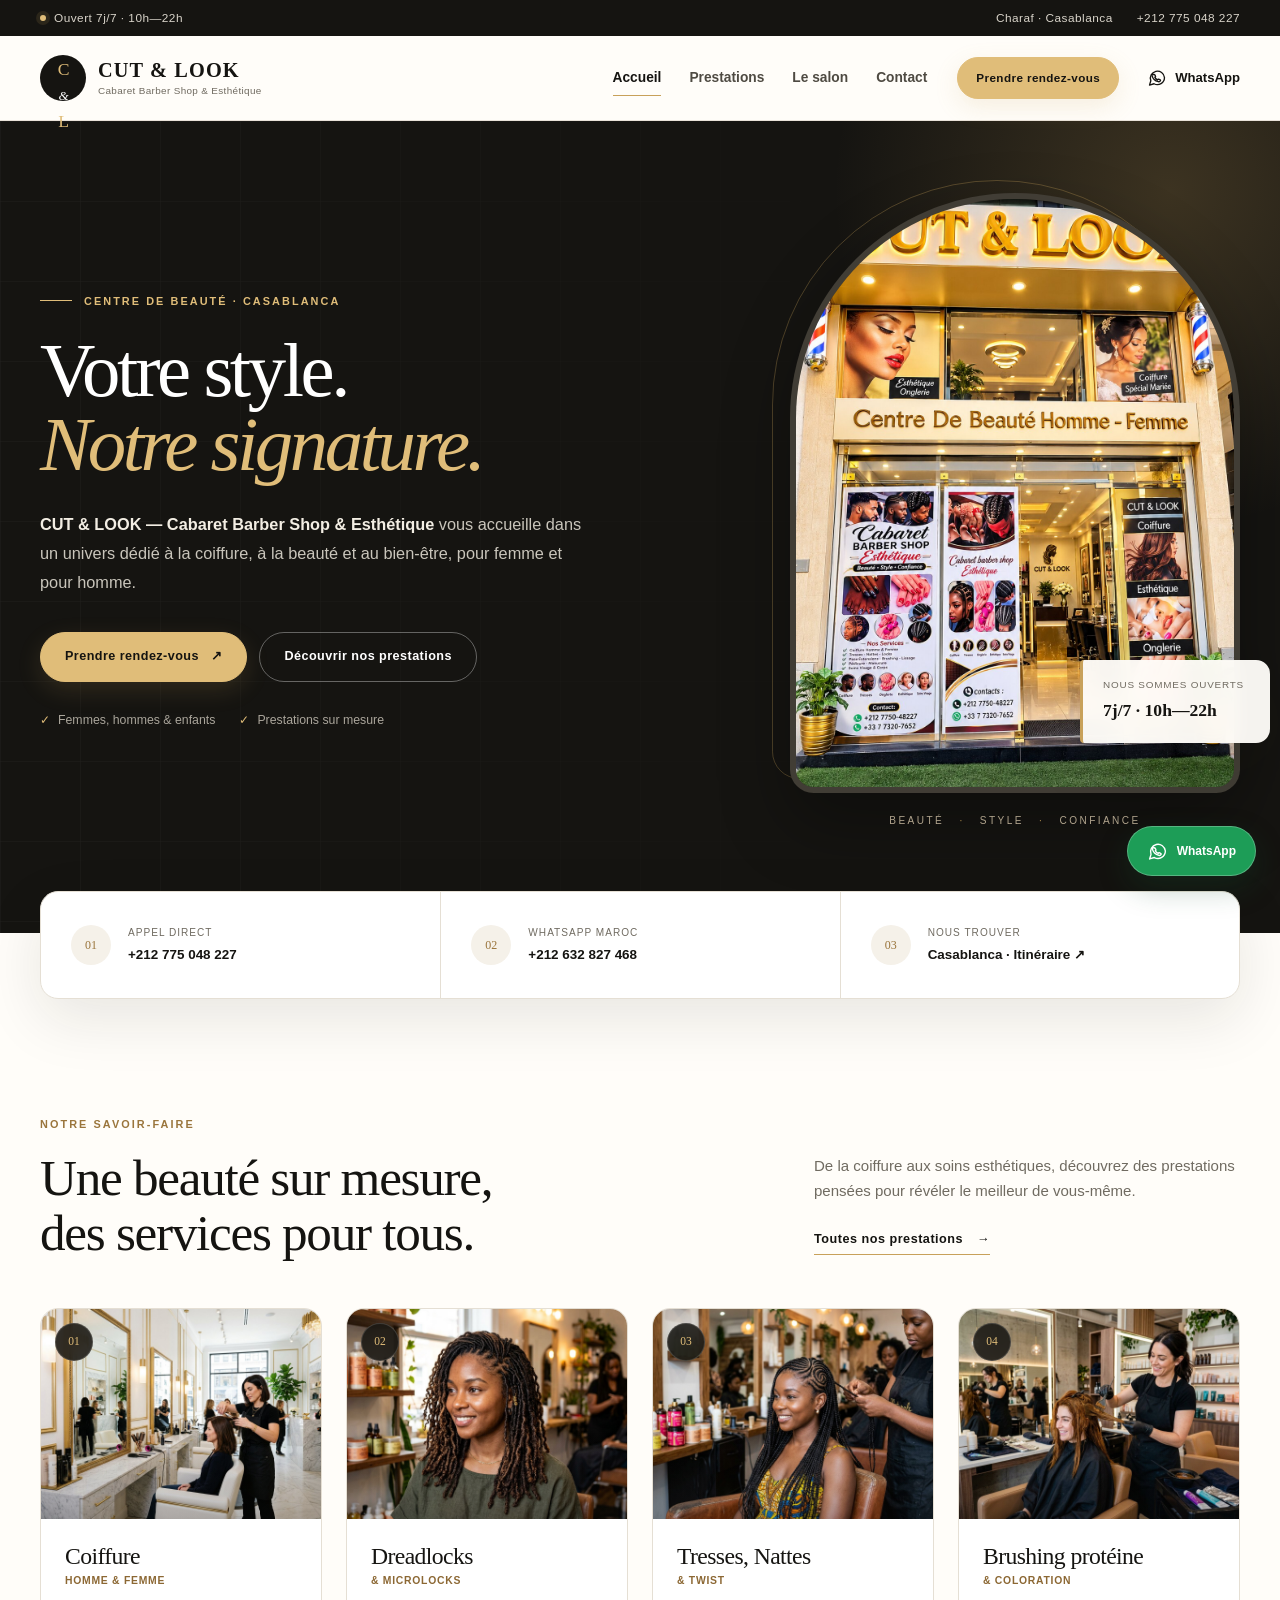
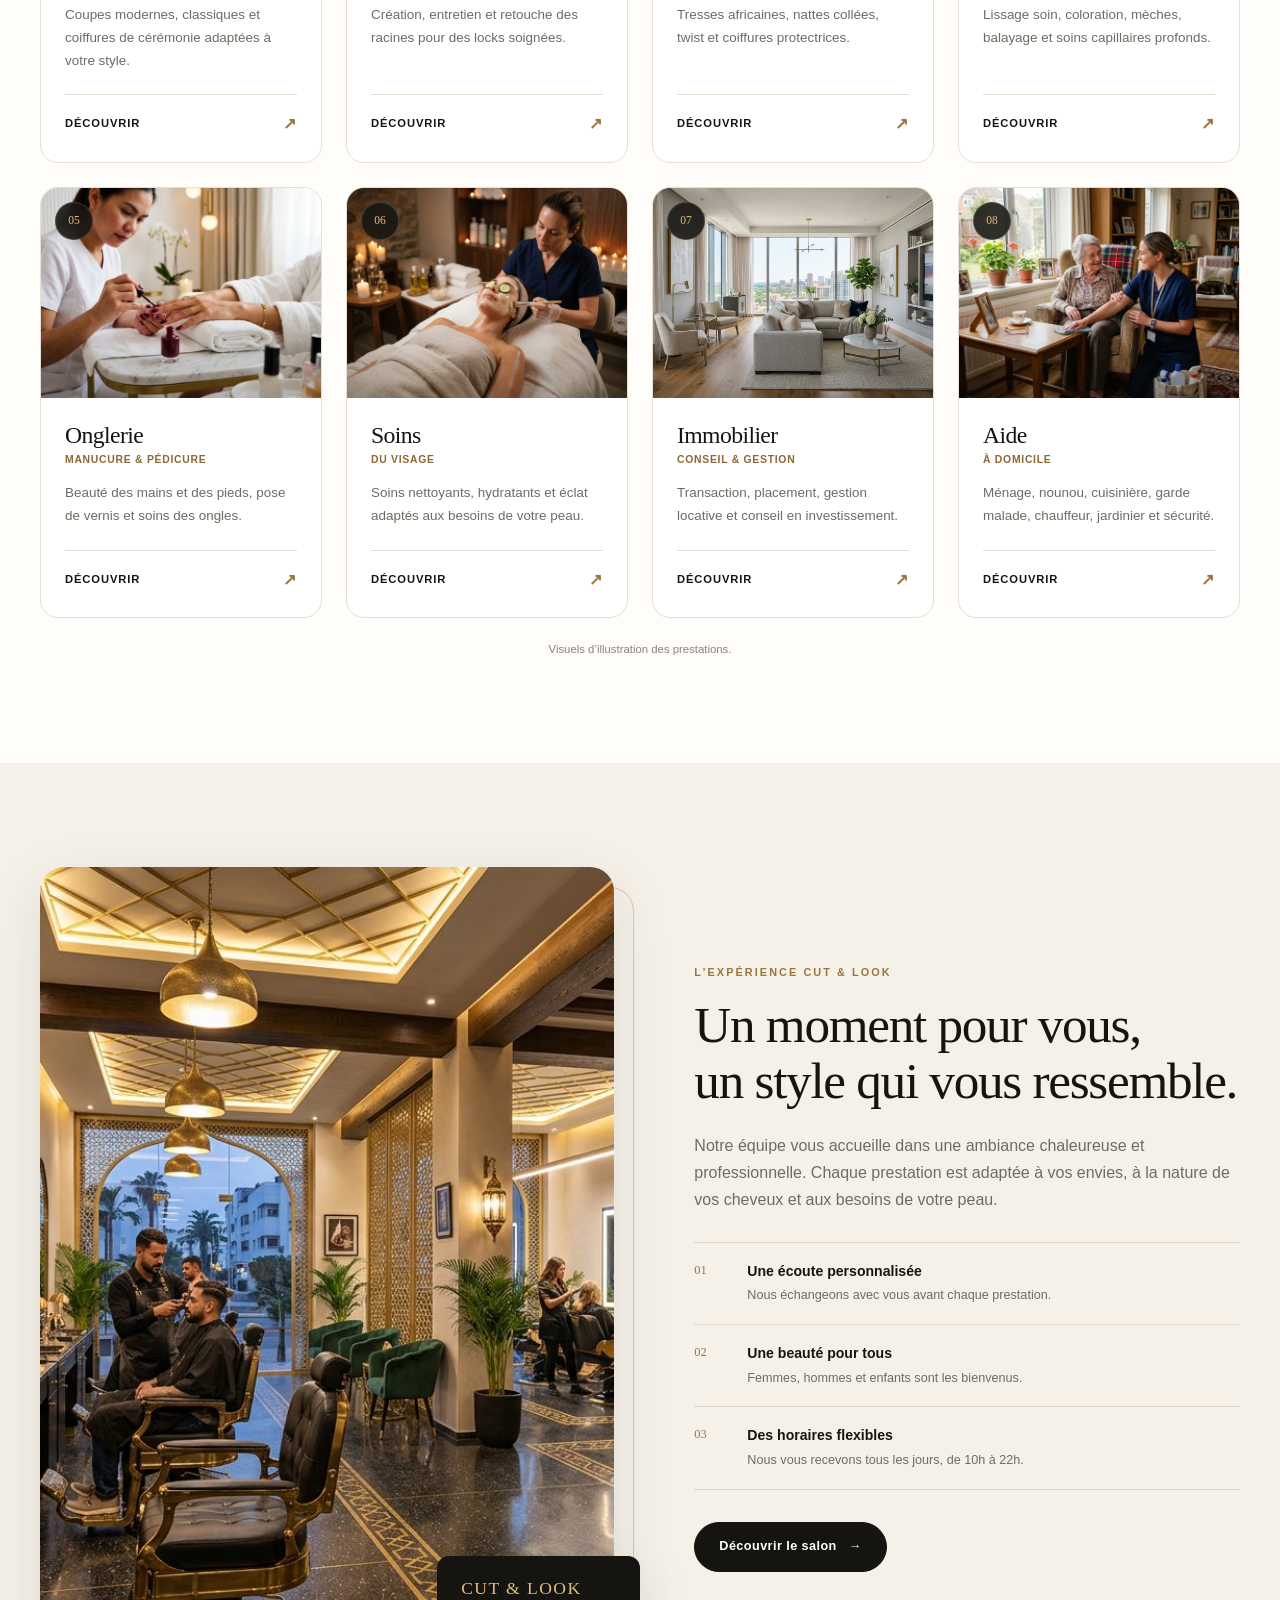
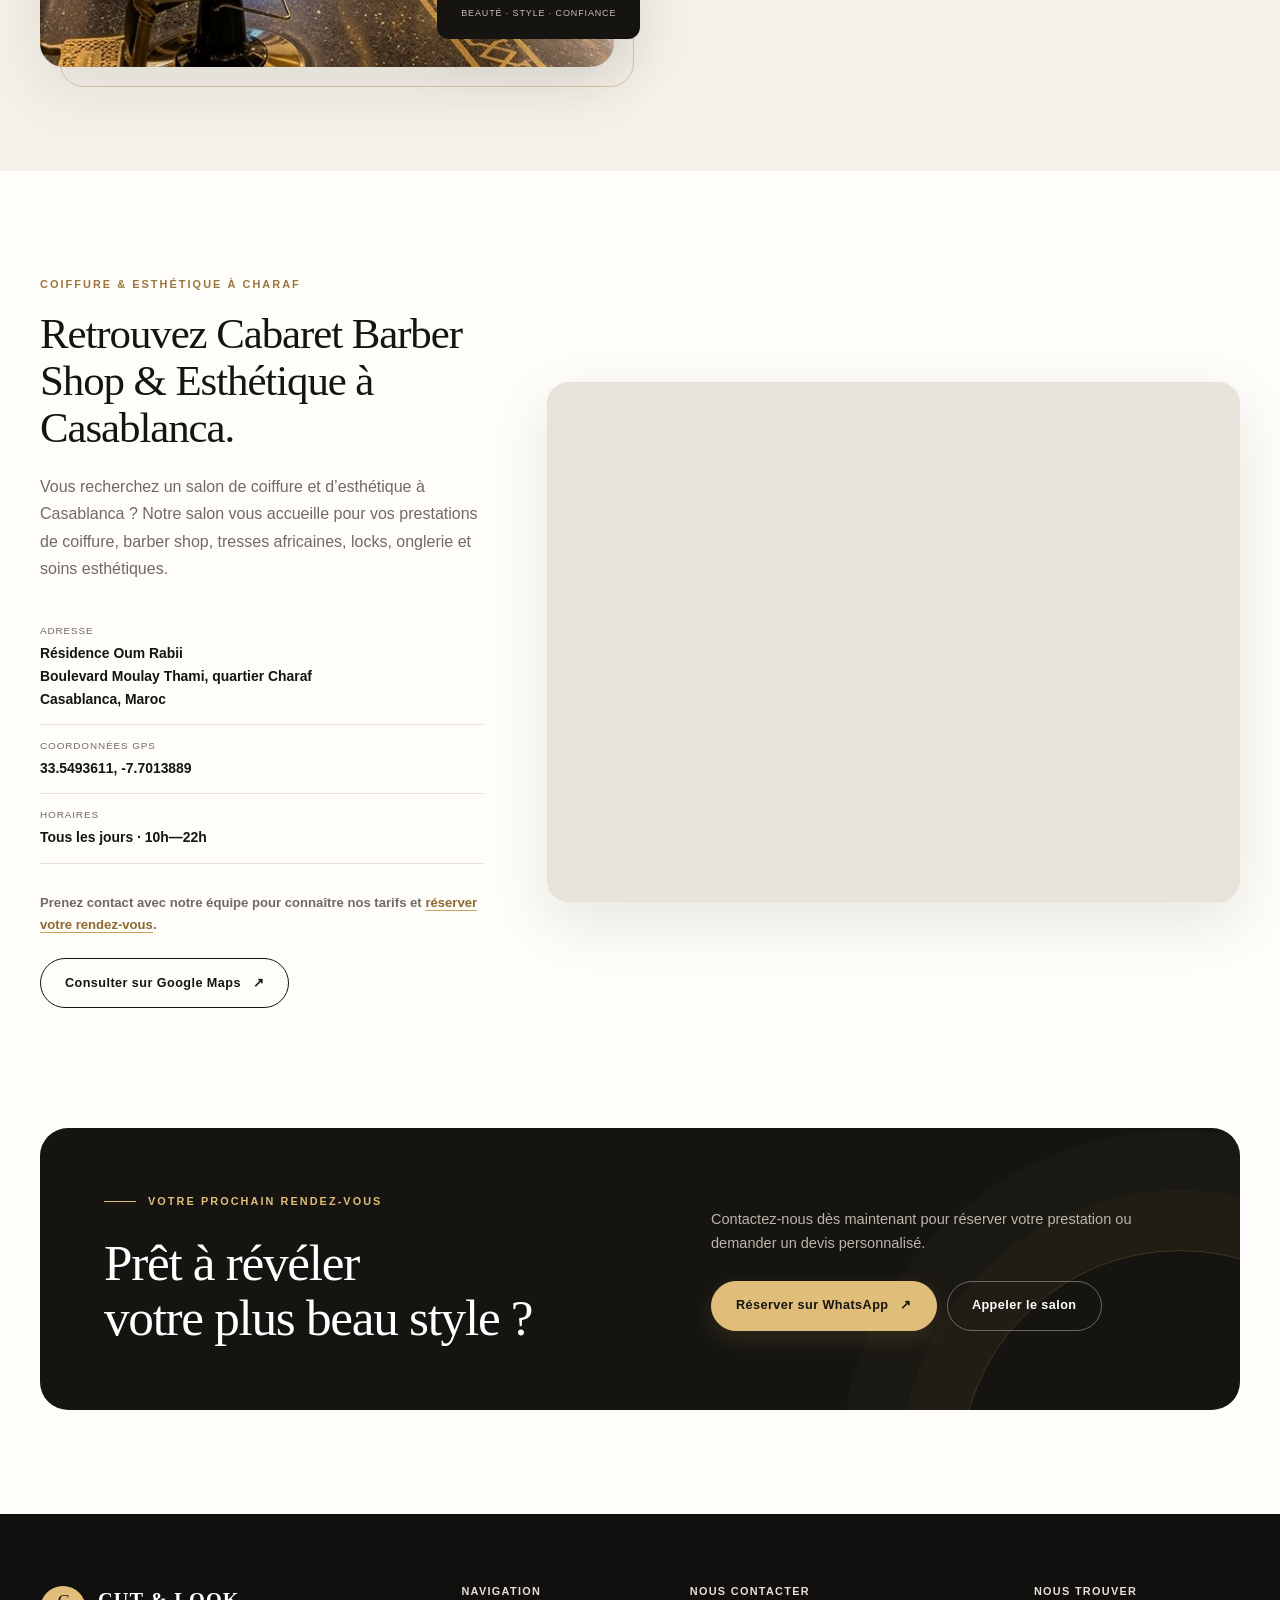
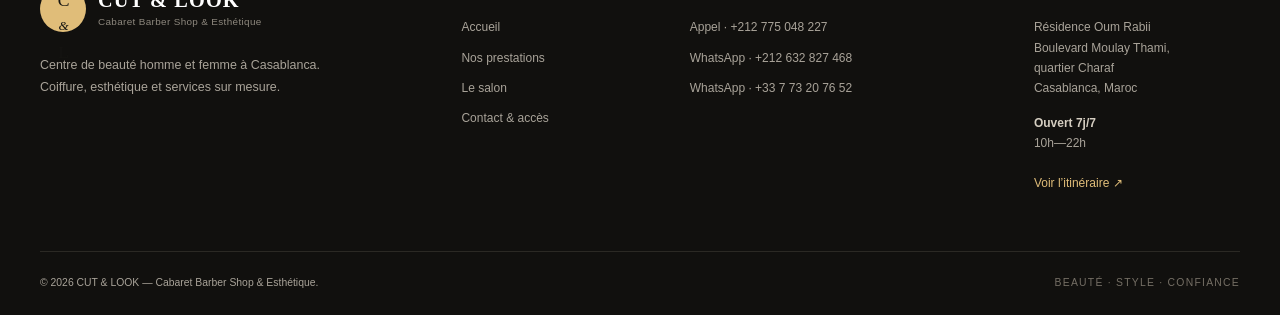
==== commit a6e2afaa: "Moderniser le site et ajouter l'adresse complete de Charaf Co-authored-by: arena-agent <297053741+ar" ====
--- a/index.html
+++ b/index.html
@@ -5,8 +5,8 @@
   <meta name="viewport" content="width=device-width, initial-scale=1.0">
   <meta name="theme-color" content="#151411">
   <title>CUT &amp; LOOK | Cabaret Barber Shop &amp; Esthétique à Casablanca</title>
-  <meta name="description" content="CUT & LOOK — Cabaret Barber Shop & Esthétique à Casablanca : coiffure homme et femme, locks, tresses, coloration, onglerie, soins du visage, immobilier et aide à domicile. Ouvert 7j/7 de 10h à 22h.">
-  <meta name="keywords" content="CUT & LOOK Casablanca, Cabaret Barber Shop Esthétique, coiffure homme femme Casablanca, dreadlocks, microlocks, tresses, onglerie, soins visage, immobilier, aide à domicile">
+  <meta name="description" content="Cabaret Barber Shop & Esthétique à Charaf, Casablanca : coiffure, barber shop, tresses africaines, locks, onglerie et soins esthétiques. Résidence Oum Rabii, boulevard Moulay Thami. Ouvert 7j/7, 10h—22h.">
+  <meta name="keywords" content="CUT & LOOK Casablanca, Cabaret Barber Shop Esthétique, salon coiffure Charaf, barber shop boulevard Moulay Thami, coiffure homme femme Casablanca, dreadlocks, microlocks, tresses africaines, onglerie, soins esthétiques">
   <meta property="og:type" content="website">
   <meta property="og:locale" content="fr_MA">
   <meta property="og:title" content="CUT & LOOK — Votre style, notre signature">
@@ -23,7 +23,7 @@
     <div class="container topbar-inner">
       <p><span class="status-dot" aria-hidden="true"></span> Ouvert 7j/7 · 10h—22h</p>
       <div class="topbar-links">
-        <a href="https://www.google.com/maps/search/?api=1&amp;query=33.5493611%2C-7.7013889" target="_blank" rel="noopener">Casablanca, Maroc</a>
+        <a href="https://www.google.com/maps/search/?api=1&amp;query=33.5493611%2C-7.7013889" target="_blank" rel="noopener">Charaf · Casablanca</a>
         <a href="tel:+212775048227">+212 775 048 227</a>
       </div>
     </div>
@@ -263,15 +263,16 @@
     <section class="section location-section" aria-labelledby="location-title">
       <div class="container location-grid">
         <div class="location-content">
-          <p class="section-kicker">Votre adresse à Casablanca</p>
-          <h2 id="location-title">Venez nous rencontrer.</h2>
-          <p>Retrouvez CUT &amp; LOOK — Cabaret Barber Shop &amp; Esthétique à Casablanca. La carte ci-contre indique notre emplacement précis.</p>
+          <p class="section-kicker">Coiffure &amp; esthétique à Charaf</p>
+          <h2 id="location-title" class="local-seo-title">Retrouvez Cabaret Barber Shop &amp; Esthétique à Casablanca.</h2>
+          <p>Vous recherchez un salon de coiffure et d’esthétique à Casablanca ? Notre salon vous accueille pour vos prestations de coiffure, barber shop, tresses africaines, locks, onglerie et soins esthétiques.</p>
           <div class="location-facts">
-            <div><small>Adresse</small><strong>Casablanca, Maroc</strong></div>
+            <div class="location-address"><small>Adresse</small><strong>Résidence Oum Rabii<br>Boulevard Moulay Thami, quartier Charaf<br>Casablanca, Maroc</strong></div>
             <div><small>Coordonnées GPS</small><strong>33.5493611, -7.7013889</strong></div>
             <div><small>Horaires</small><strong>Tous les jours · 10h—22h</strong></div>
           </div>
-          <a href="https://www.google.com/maps/search/?api=1&amp;query=33.5493611%2C-7.7013889" class="btn btn-outline" target="_blank" rel="noopener">Ouvrir l’itinéraire <span aria-hidden="true">↗</span></a>
+          <p class="location-booking-note">Prenez contact avec notre équipe pour connaître nos tarifs et <a href="contact.html#rendez-vous">réserver votre rendez-vous</a>.</p>
+          <a href="https://www.google.com/maps/search/?api=1&amp;query=33.5493611%2C-7.7013889" class="btn btn-outline" target="_blank" rel="noopener">Consulter sur Google Maps <span aria-hidden="true">↗</span></a>
         </div>
         <div class="map-wrapper">
           <iframe src="https://www.google.com/maps/embed?pb=!1m17!1m12!1m3!1d2801.269507892289!2d-7.7013888999999995!3d33.5493611!2m3!1f0!2f0!3f0!3m2!1i1024!2i768!4f13.1!3m2!1m1!2zMzPCsDMyJzU3LjciTiA3wrA0MicwNS4wIlc!5e1!3m2!1sfr!2sma!4v1792771893973!5m2!1sfr!2sma" width="600" height="450" style="border:0;" allowfullscreen="" loading="lazy" referrerpolicy="strict-origin-when-cross-origin" title="Localisation précise de CUT & LOOK à Casablanca"></iframe>
@@ -324,7 +325,7 @@
       </div>
       <div class="footer-column">
         <h2>Nous trouver</h2>
-        <p>Casablanca, Maroc</p>
+        <p>Résidence Oum Rabii<br>Boulevard Moulay Thami, quartier Charaf<br>Casablanca, Maroc</p>
         <p><strong>Ouvert 7j/7</strong><br>10h—22h</p>
         <a href="https://www.google.com/maps/search/?api=1&amp;query=33.5493611%2C-7.7013889" target="_blank" rel="noopener" class="footer-map-link">Voir l’itinéraire ↗</a>
       </div>
@@ -346,10 +347,11 @@
     "@type": "HealthAndBeautyBusiness",
     "name": "Cabaret Barber Shop & Esthétique",
     "alternateName": "CUT & LOOK",
-    "description": "Centre de beauté homme et femme à Casablanca proposant coiffure, esthétique, immobilier et aide à domicile.",
+    "description": "Centre de beauté homme et femme au quartier Charaf à Casablanca proposant coiffure, esthétique, immobilier et aide à domicile.",
     "image": "assets/images/cover-salon.jpg",
     "address": {
       "@type": "PostalAddress",
+      "streetAddress": "Résidence Oum Rabii, boulevard Moulay Thami, quartier Charaf",
       "addressLocality": "Casablanca",
       "addressRegion": "Casablanca-Settat",
       "addressCountry": "MA"
--- a/assets/css/style.css
+++ b/assets/css/style.css
@@ -218,6 +218,11 @@
 /* ---------- Location ---------- */
 .location-grid { display: grid; grid-template-columns: minmax(300px, 0.78fr) minmax(0, 1.22fr); align-items: center; gap: 64px; }
 .location-content > p:not(.section-kicker) { margin: 22px 0; color: var(--muted); }
+.location-content .local-seo-title { font-size: clamp(2rem, 3.35vw, 3.05rem); line-height: 1.1; }
+.location-address strong { line-height: 1.65; }
+.location-content .location-booking-note { margin: -6px 0 24px; color: var(--ink); font-size: .82rem; font-weight: 600; }
+.location-booking-note a { color: #8d6833; border-bottom: 1px solid #c8a15a; }
+.location-booking-note a:hover { color: var(--ink); }
 .location-facts { margin: 28px 0; }
 .location-facts > div { padding: 13px 0; border-bottom: 1px solid var(--line); }
 .location-facts small, .location-facts strong { display: block; }
@@ -357,6 +362,7 @@
 .map-details small, .map-details strong { display: block; }
 .map-details small { color: var(--muted); font-size: .61rem; text-transform: uppercase; letter-spacing: .09em; }
 .map-details strong { margin-top: 4px; color: var(--ink); font-size: .82rem; }
+.map-details .map-address { display: block; margin-top: 3px; color: var(--muted); font-size: .69rem; line-height: 1.55; }
 
 /* ---------- Footer ---------- */
 .site-footer { padding: 72px 0 24px; color: #a9a399; background: #11100e; }
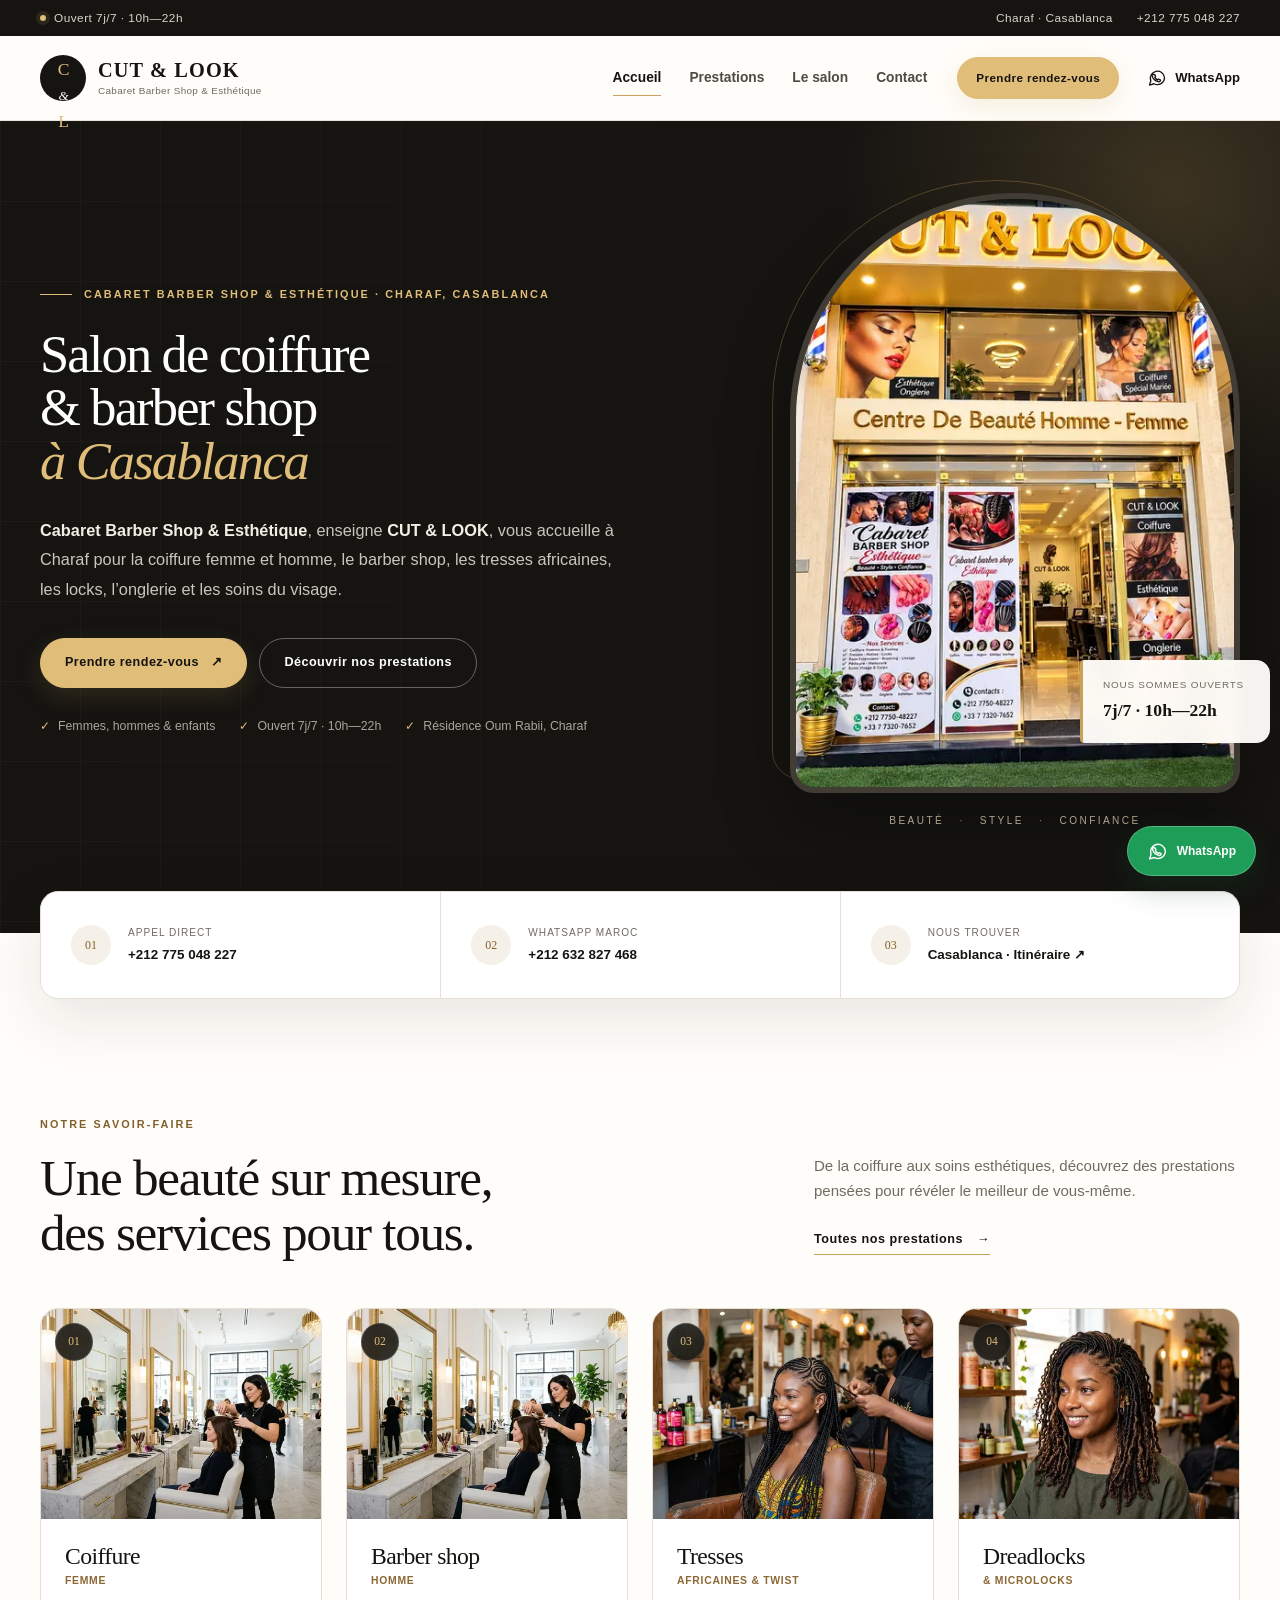
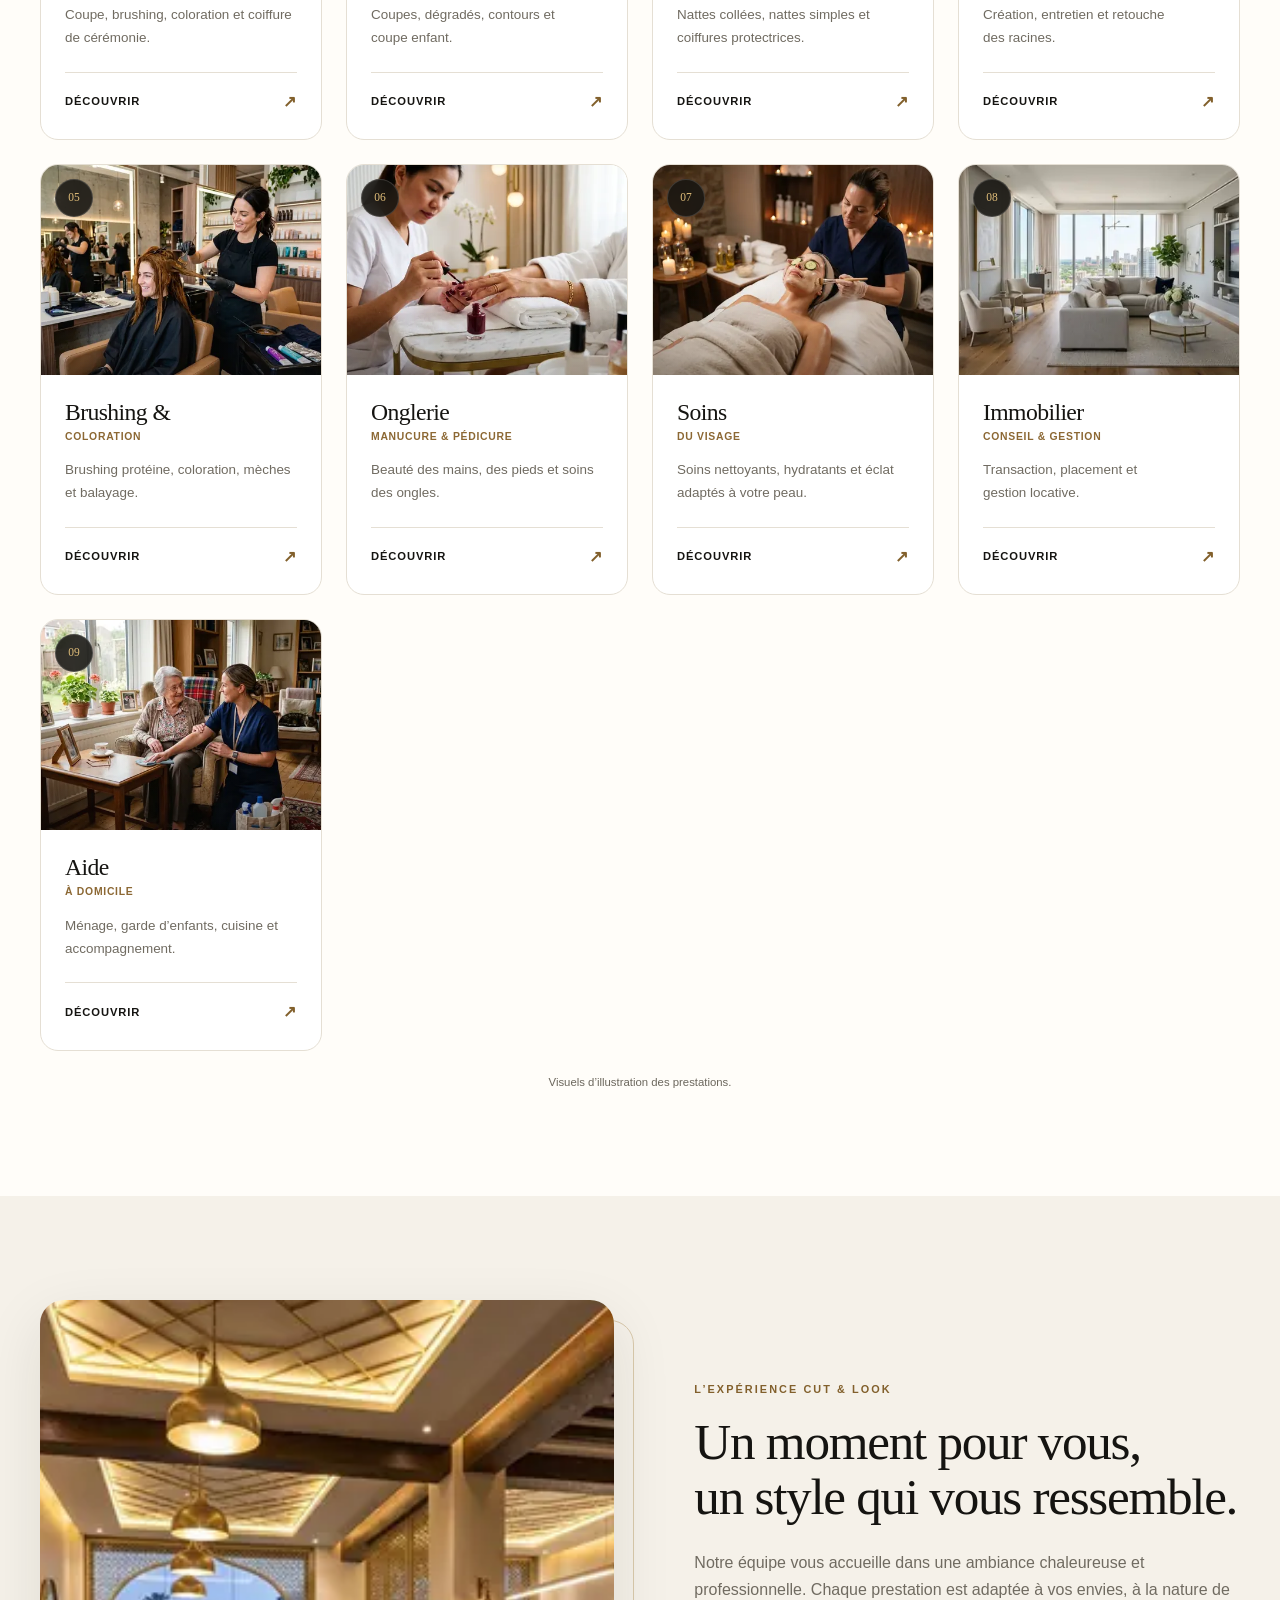
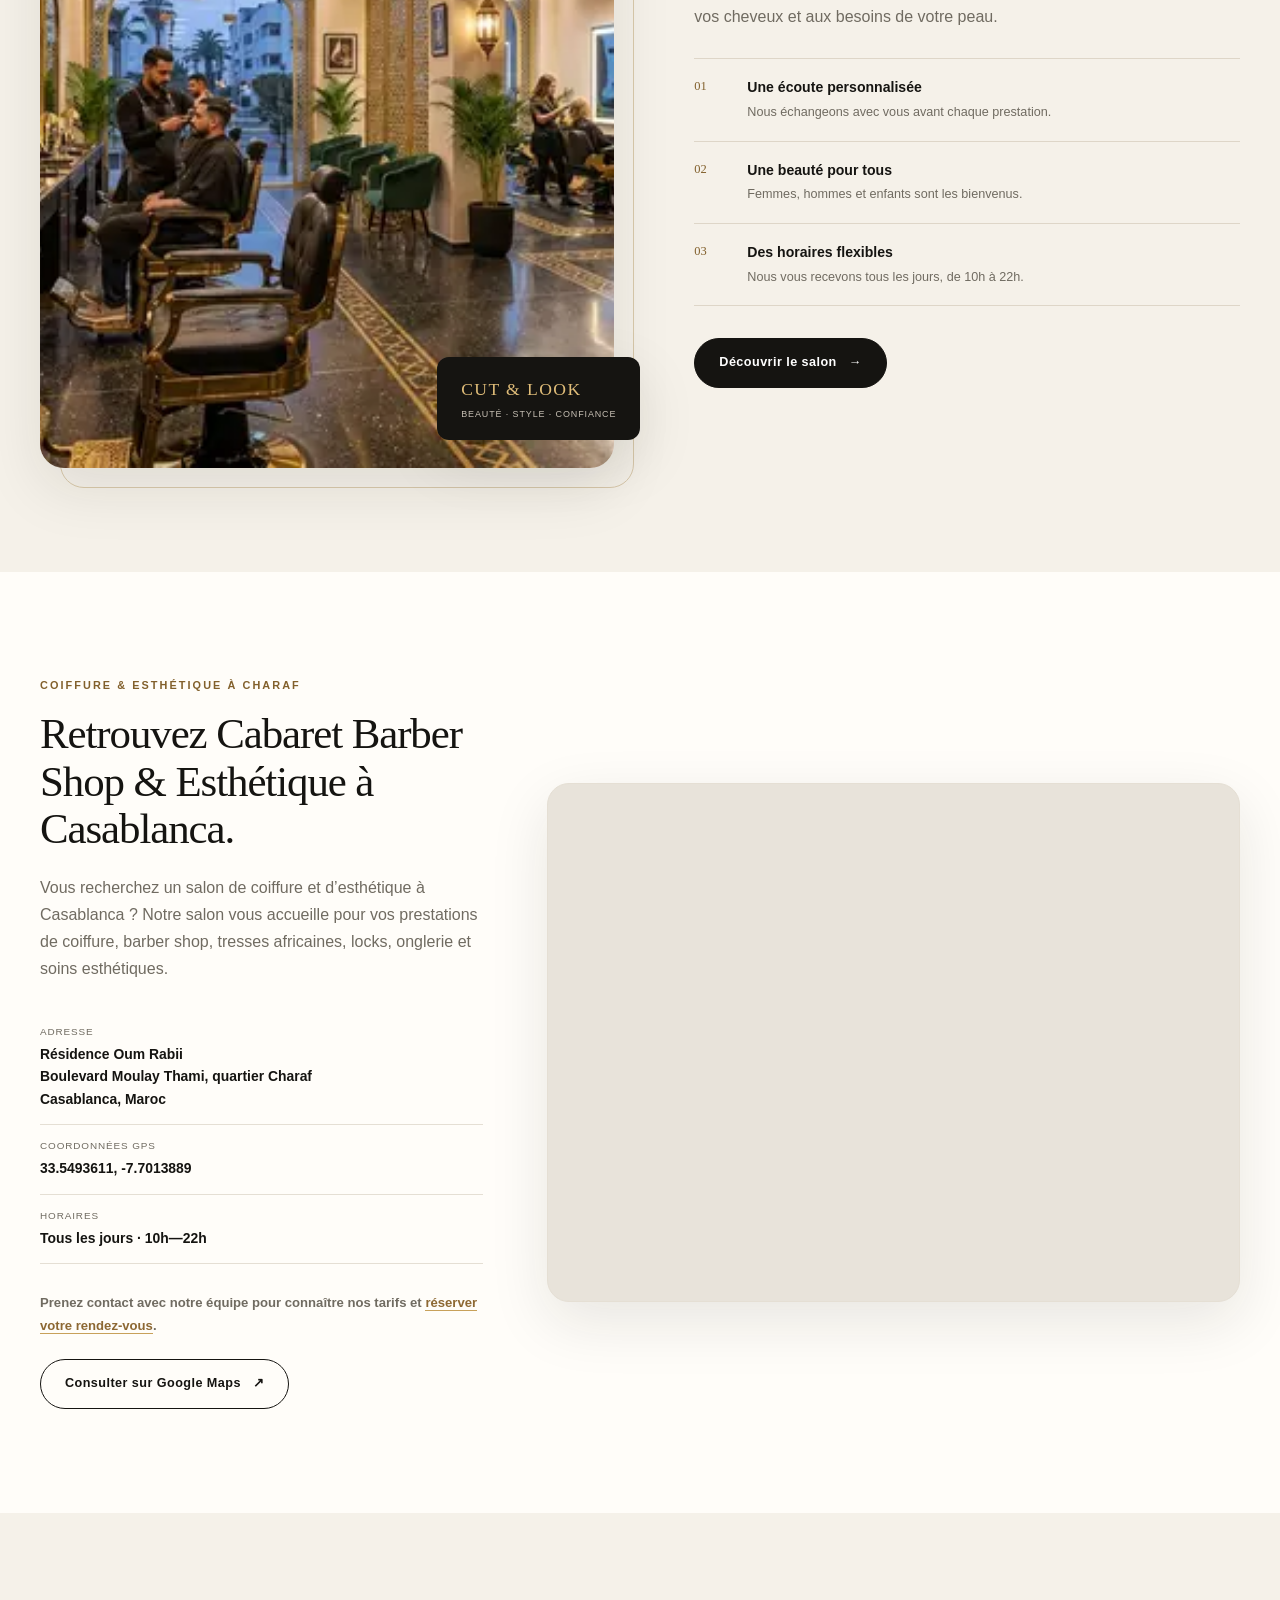
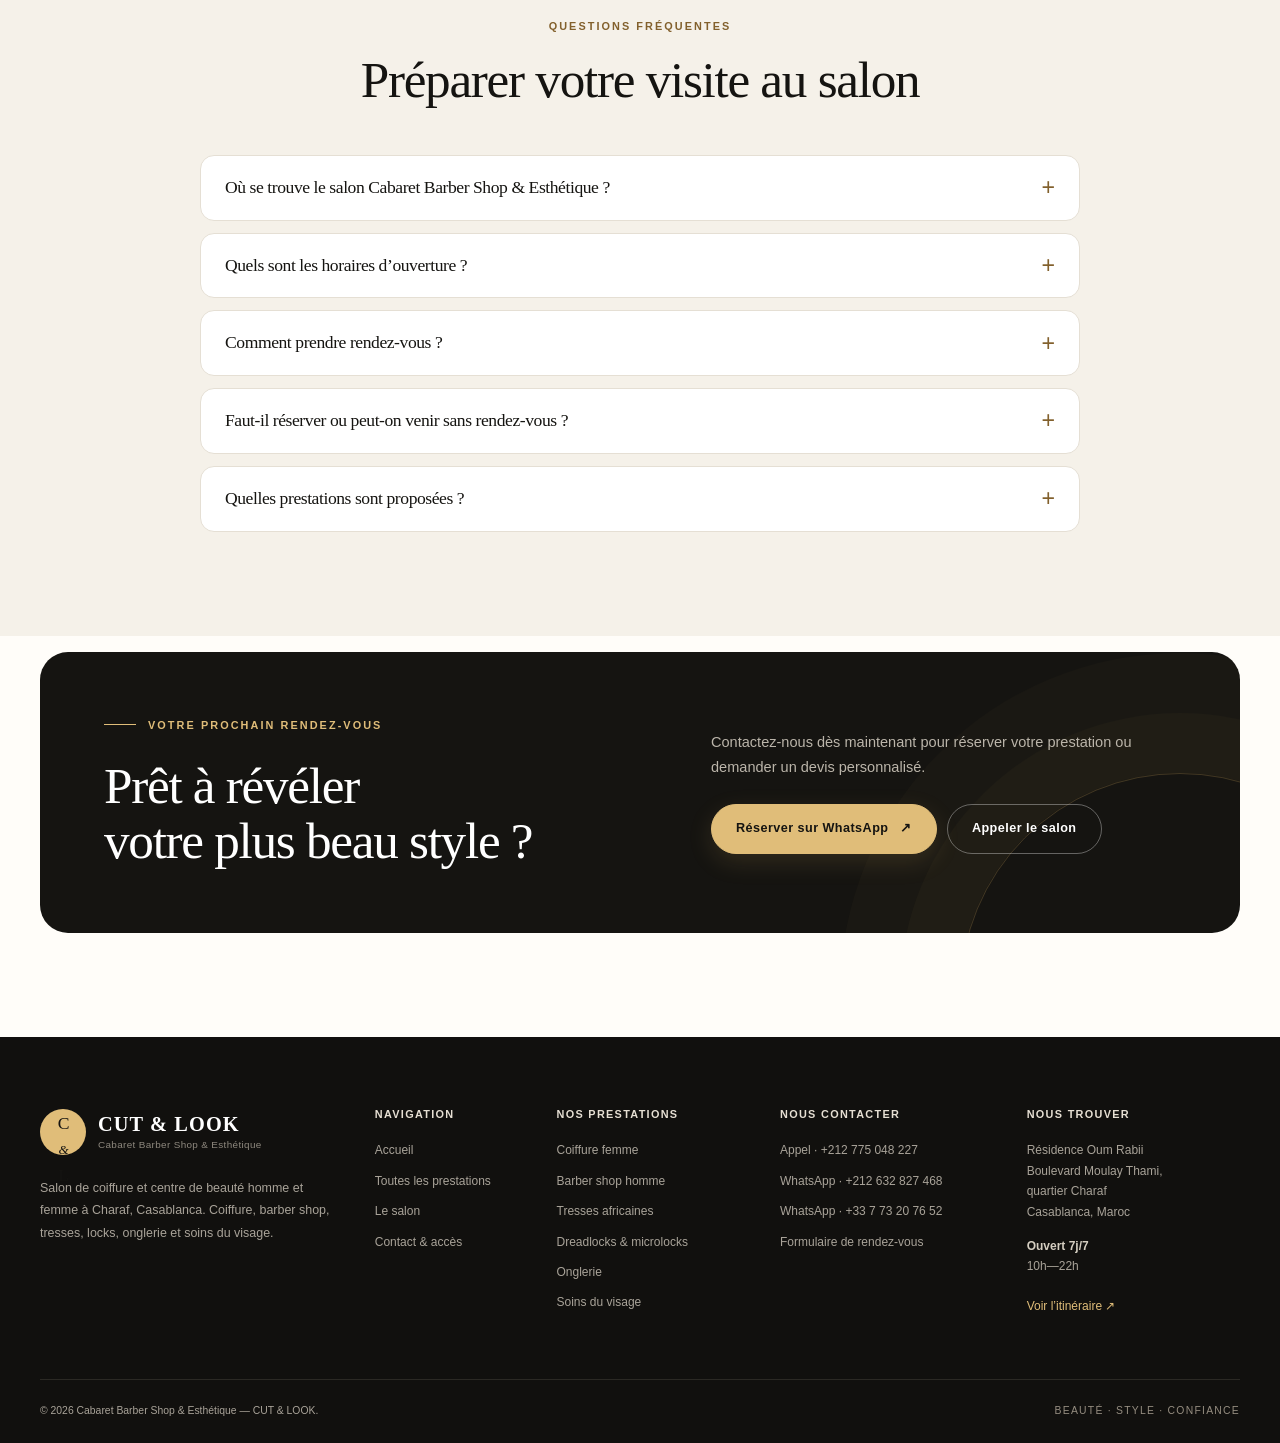
==== commit 0a058501: "SEO complet : 6 pages prestations, métadonnées, JSON-LD, sitemap et performance - robots.txt, sitema" ====
--- a/index.html
+++ b/index.html
@@ -4,17 +4,245 @@
   <meta charset="UTF-8">
   <meta name="viewport" content="width=device-width, initial-scale=1.0">
   <meta name="theme-color" content="#151411">
-  <title>CUT &amp; LOOK | Cabaret Barber Shop &amp; Esthétique à Casablanca</title>
-  <meta name="description" content="Cabaret Barber Shop & Esthétique à Charaf, Casablanca : coiffure, barber shop, tresses africaines, locks, onglerie et soins esthétiques. Résidence Oum Rabii, boulevard Moulay Thami. Ouvert 7j/7, 10h—22h.">
-  <meta name="keywords" content="CUT & LOOK Casablanca, Cabaret Barber Shop Esthétique, salon coiffure Charaf, barber shop boulevard Moulay Thami, coiffure homme femme Casablanca, dreadlocks, microlocks, tresses africaines, onglerie, soins esthétiques">
+  <title>Coiffure, barber shop &amp; beauté à Casablanca | Cabaret</title>
+  <meta name="description" content="Salon de coiffure et beauté à Charaf, Casablanca : coiffure, barber shop, tresses, locks, onglerie et soins du visage. Ouvert 7j/7, 10h—22h.">
+  <meta name="robots" content="index, follow, max-image-preview:large, max-snippet:-1">
+  <link rel="canonical" href="https://cabaretshopesthetique.vercel.app/">
   <meta property="og:type" content="website">
+  <meta property="og:site_name" content="Cabaret Barber Shop &amp; Esthétique">
   <meta property="og:locale" content="fr_MA">
-  <meta property="og:title" content="CUT & LOOK — Votre style, notre signature">
-  <meta property="og:description" content="Centre de beauté homme et femme à Casablanca. Ouvert tous les jours de 10h à 22h.">
-  <meta property="og:image" content="assets/images/cover-salon.jpg">
-  <link rel="preload" as="image" href="assets/images/cover-salon.jpg" fetchpriority="high">
+  <meta property="og:title" content="Cabaret Barber Shop &amp; Esthétique — Casablanca">
+  <meta property="og:description" content="Coiffure femme et homme, barber shop, tresses africaines, locks, onglerie et soins du visage à Charaf, Casablanca. Ouvert 7j/7.">
+  <meta property="og:url" content="https://cabaretshopesthetique.vercel.app/">
+  <meta property="og:image" content="https://cabaretshopesthetique.vercel.app/assets/images/cover-salon.jpg">
+  <meta property="og:image:width" content="1086">
+  <meta property="og:image:height" content="1448">
+  <meta property="og:image:alt" content="Façade du salon Cabaret Barber Shop &amp; Esthétique à Casablanca">
+  <meta name="twitter:card" content="summary_large_image">
+  <meta name="twitter:title" content="Cabaret Barber Shop &amp; Esthétique — Casablanca">
+  <meta name="twitter:description" content="Coiffure femme et homme, barber shop, tresses africaines, locks, onglerie et soins du visage à Charaf, Casablanca. Ouvert 7j/7.">
+  <meta name="twitter:image" content="https://cabaretshopesthetique.vercel.app/assets/images/cover-salon.jpg">
+  <link rel="preload" as="image" href="assets/images/cover-salon-1086.webp" imagesrcset="assets/images/cover-salon-480.webp 480w, assets/images/cover-salon-720.webp 720w, assets/images/cover-salon-1086.webp 1086w" imagesizes="(max-width: 960px) 88vw, 450px" type="image/webp" fetchpriority="high">
   <link rel="stylesheet" href="assets/css/style.css">
   <link rel="icon" href="data:image/svg+xml,%3Csvg xmlns='http://www.w3.org/2000/svg' viewBox='0 0 100 100'%3E%3Crect width='100' height='100' rx='22' fill='%23151411'/%3E%3Ctext x='50' y='62' font-family='Georgia,serif' font-size='38' fill='%23c8a15a' text-anchor='middle'%3EC%26L%3C/text%3E%3C/svg%3E">
+    <script type="application/ld+json">
+{
+  "@context": "https://schema.org",
+  "@graph": [
+    {
+      "@type": "BeautySalon",
+      "@id": "https://cabaretshopesthetique.vercel.app/#business",
+      "name": "Cabaret Barber Shop & Esthétique",
+      "alternateName": "CUT & LOOK",
+      "url": "https://cabaretshopesthetique.vercel.app/",
+      "description": "Salon de coiffure et centre de beauté à Charaf, Casablanca : coiffure femme et homme, barber shop, tresses africaines, dreadlocks et microlocks, onglerie et soins du visage.",
+      "image": [
+        "https://cabaretshopesthetique.vercel.app/assets/images/cover-salon.jpg",
+        "https://cabaretshopesthetique.vercel.app/assets/images/hero-salon.jpg",
+        "https://cabaretshopesthetique.vercel.app/assets/images/service-coiffure.jpg"
+      ],
+      "telephone": "+212775048227",
+      "address": {
+        "@type": "PostalAddress",
+        "streetAddress": "Résidence Oum Rabii, Boulevard Moulay Thami, quartier Charaf",
+        "addressLocality": "Casablanca",
+        "addressRegion": "Casablanca-Settat",
+        "addressCountry": "MA"
+      },
+      "geo": {
+        "@type": "GeoCoordinates",
+        "latitude": 33.5493611,
+        "longitude": -7.7013889
+      },
+      "hasMap": "https://www.google.com/maps/search/?api=1&query=33.5493611%2C-7.7013889",
+      "openingHoursSpecification": [
+        {
+          "@type": "OpeningHoursSpecification",
+          "dayOfWeek": [
+            "Monday",
+            "Tuesday",
+            "Wednesday",
+            "Thursday",
+            "Friday",
+            "Saturday",
+            "Sunday"
+          ],
+          "opens": "10:00",
+          "closes": "22:00"
+        }
+      ],
+      "areaServed": [
+        {
+          "@type": "City",
+          "name": "Casablanca"
+        }
+      ],
+      "currenciesAccepted": "MAD",
+      "knowsLanguage": [
+        "fr",
+        "ar"
+      ],
+      "contactPoint": [
+        {
+          "@type": "ContactPoint",
+          "telephone": "+212775048227",
+          "contactType": "customer service",
+          "availableLanguage": [
+            "fr",
+            "ar"
+          ]
+        },
+        {
+          "@type": "ContactPoint",
+          "telephone": "+212632827468",
+          "contactType": "reservations",
+          "availableLanguage": [
+            "fr",
+            "ar"
+          ]
+        },
+        {
+          "@type": "ContactPoint",
+          "telephone": "+33773207652",
+          "contactType": "reservations",
+          "availableLanguage": [
+            "fr"
+          ]
+        }
+      ],
+      "hasOfferCatalog": {
+        "@type": "OfferCatalog",
+        "name": "Prestations beauté",
+        "itemListElement": [
+          {
+            "@type": "Offer",
+            "itemOffered": {
+              "@type": "Service",
+              "name": "Coiffure femme",
+              "url": "https://cabaretshopesthetique.vercel.app/coiffure-femme-casablanca.html"
+            }
+          },
+          {
+            "@type": "Offer",
+            "itemOffered": {
+              "@type": "Service",
+              "name": "Barber shop et coiffure homme",
+              "url": "https://cabaretshopesthetique.vercel.app/barber-shop-homme-casablanca.html"
+            }
+          },
+          {
+            "@type": "Offer",
+            "itemOffered": {
+              "@type": "Service",
+              "name": "Tresses africaines, nattes et twist",
+              "url": "https://cabaretshopesthetique.vercel.app/tresses-africaines-casablanca.html"
+            }
+          },
+          {
+            "@type": "Offer",
+            "itemOffered": {
+              "@type": "Service",
+              "name": "Dreadlocks et microlocks",
+              "url": "https://cabaretshopesthetique.vercel.app/dreadlocks-microlocks-casablanca.html"
+            }
+          },
+          {
+            "@type": "Offer",
+            "itemOffered": {
+              "@type": "Service",
+              "name": "Onglerie, manucure et pédicure",
+              "url": "https://cabaretshopesthetique.vercel.app/onglerie-manucure-casablanca.html"
+            }
+          },
+          {
+            "@type": "Offer",
+            "itemOffered": {
+              "@type": "Service",
+              "name": "Soins du visage",
+              "url": "https://cabaretshopesthetique.vercel.app/soins-visage-casablanca.html"
+            }
+          }
+        ]
+      }
+    },
+    {
+      "@type": "WebSite",
+      "@id": "https://cabaretshopesthetique.vercel.app/#website",
+      "url": "https://cabaretshopesthetique.vercel.app/",
+      "name": "Cabaret Barber Shop & Esthétique",
+      "alternateName": "CUT & LOOK",
+      "inLanguage": "fr-MA",
+      "publisher": {
+        "@id": "https://cabaretshopesthetique.vercel.app/#business"
+      }
+    },
+    {
+      "@type": "WebPage",
+      "@id": "https://cabaretshopesthetique.vercel.app/#webpage",
+      "url": "https://cabaretshopesthetique.vercel.app/",
+      "name": "Salon de coiffure et beauté à Casablanca — Cabaret Barber Shop & Esthétique",
+      "description": "Salon de coiffure et centre de beauté à Charaf, Casablanca : coiffure, barber shop, tresses, locks, onglerie et soins du visage. Ouvert 7j/7.",
+      "isPartOf": {
+        "@id": "https://cabaretshopesthetique.vercel.app/#website"
+      },
+      "about": {
+        "@id": "https://cabaretshopesthetique.vercel.app/#business"
+      },
+      "inLanguage": "fr-MA",
+      "primaryImageOfPage": {
+        "@type": "ImageObject",
+        "url": "https://cabaretshopesthetique.vercel.app/assets/images/cover-salon.jpg"
+      }
+    },
+    {
+      "@type": "FAQPage",
+      "@id": "https://cabaretshopesthetique.vercel.app/#faq",
+      "mainEntity": [
+        {
+          "@type": "Question",
+          "name": "Où se trouve le salon Cabaret Barber Shop & Esthétique ?",
+          "acceptedAnswer": {
+            "@type": "Answer",
+            "text": "Le salon se situe à la Résidence Oum Rabii, boulevard Moulay Thami, quartier Charaf, à Casablanca. L’itinéraire exact est disponible sur Google Maps depuis le site."
+          }
+        },
+        {
+          "@type": "Question",
+          "name": "Quels sont les horaires d’ouverture ?",
+          "acceptedAnswer": {
+            "@type": "Answer",
+            "text": "Le salon est ouvert tous les jours, du lundi au dimanche, de 10h à 22h."
+          }
+        },
+        {
+          "@type": "Question",
+          "name": "Comment prendre rendez-vous ?",
+          "acceptedAnswer": {
+            "@type": "Answer",
+            "text": "Vous pouvez appeler le +212 775 048 227, écrire sur WhatsApp au +212 632 827 468, ou remplir le formulaire de la page Contact qui prépare un message WhatsApp."
+          }
+        },
+        {
+          "@type": "Question",
+          "name": "Faut-il réserver ou peut-on venir sans rendez-vous ?",
+          "acceptedAnswer": {
+            "@type": "Answer",
+            "text": "La réservation est recommandée, en particulier le week-end et en fin de journée. Contactez le salon avant de vous déplacer pour connaître les disponibilités."
+          }
+        },
+        {
+          "@type": "Question",
+          "name": "Quelles prestations sont proposées ?",
+          "acceptedAnswer": {
+            "@type": "Answer",
+            "text": "Coiffure femme et homme, barber shop, tresses africaines, dreadlocks et microlocks, brushing et coloration, onglerie avec manucure et pédicure, soins du visage, ainsi que des services d’immobilier et d’aide à domicile."
+          }
+        }
+      ]
+    }
+  ]
+}
+  </script>
 </head>
 <body>
   <a class="skip-link" href="#main">Aller au contenu principal</a>
@@ -23,19 +251,19 @@
     <div class="container topbar-inner">
       <p><span class="status-dot" aria-hidden="true"></span> Ouvert 7j/7 · 10h—22h</p>
       <div class="topbar-links">
-        <a href="https://www.google.com/maps/search/?api=1&amp;query=33.5493611%2C-7.7013889" target="_blank" rel="noopener">Charaf · Casablanca</a>
-        <a href="tel:+212775048227">+212 775 048 227</a>
+        <a href="https://www.google.com/maps/search/?api=1&query=33.5493611%2C-7.7013889" target="_blank" rel="noopener">Charaf · Casablanca</a>
+        <a href="tel:+212775048227" data-cta="topbar">+212 775 048 227</a>
       </div>
     </div>
   </div>
 
   <header class="site-header" id="header">
     <div class="container header-inner">
-      <a href="index.html" class="brand" aria-label="CUT & LOOK — Accueil">
+      <a href="index.html" class="brand" aria-label="Cabaret Barber Shop & Esthétique — Accueil">
         <span class="brand-mark" aria-hidden="true">C<span>&amp;</span>L</span>
         <span class="brand-copy">
-          <strong>CUT &amp; LOOK</strong>
-          <small>Cabaret Barber Shop &amp; Esthétique</small>
+          <strong>CUT & LOOK</strong>
+          <small>Cabaret Barber Shop & Esthétique</small>
         </span>
       </a>
 
@@ -47,15 +275,13 @@
 
       <nav class="main-nav" id="main-nav" aria-label="Navigation principale">
         <ul class="nav-list">
-          <li><a href="index.html" class="nav-link active" aria-current="page">Accueil</a></li>
-          <li><a href="services.html" class="nav-link">Prestations</a></li>
-          <li><a href="about.html" class="nav-link">Le salon</a></li>
-          <li><a href="contact.html" class="nav-link">Contact</a></li>
-          <li class="nav-cta"><a href="contact.html#rendez-vous" class="btn btn-primary btn-small">Prendre rendez-vous</a></li>
+          
+<li><a href="index.html" class="nav-link active" aria-current="page">Accueil</a></li>          <li><a href="services.html" class="nav-link">Prestations</a></li>          <li><a href="about.html" class="nav-link">Le salon</a></li>          <li><a href="contact.html" class="nav-link">Contact</a></li>
+          <li class="nav-cta"><a href="contact.html#rendez-vous" class="btn btn-primary btn-small" data-cta="header">Prendre rendez-vous</a></li>
         </ul>
       </nav>
 
-      <a href="https://wa.me/212632827468" class="header-whatsapp" target="_blank" rel="noopener" aria-label="Nous écrire sur WhatsApp">
+      <a href="https://wa.me/212632827468" class="header-whatsapp" target="_blank" rel="noopener" aria-label="Nous écrire sur WhatsApp" data-cta="header">
         <svg viewBox="0 0 24 24" aria-hidden="true"><path d="M21 11.5a8.5 8.5 0 0 1-12.6 7.4L3 20.5l1.6-5.2A8.5 8.5 0 1 1 21 11.5Z"/><path d="M8.2 8.1c.3-.5.7-.4 1-.1l1 1.8c.2.3.1.6-.1.8l-.6.6c.7 1.4 1.8 2.4 3.2 3l.6-.7c.2-.2.5-.3.8-.1l1.8.9c.4.2.4.6.2 1-.5 1-1.5 1.4-2.6 1.1-3.7-.9-6.6-3.7-7.4-7.3-.2-.7 0-1.4.5-2Z"/></svg>
         <span>WhatsApp</span>
       </a>
@@ -67,22 +293,26 @@
       <div class="hero-glow" aria-hidden="true"></div>
       <div class="container hero-grid">
         <div class="hero-content">
-          <p class="eyebrow"><span></span> Centre de beauté · Casablanca</p>
-          <h1 id="hero-title">Votre style.<br><em>Notre signature.</em></h1>
-          <p class="hero-lead"><strong>CUT &amp; LOOK — Cabaret Barber Shop &amp; Esthétique</strong> vous accueille dans un univers dédié à la coiffure, à la beauté et au bien-être, pour femme et pour homme.</p>
+          <p class="eyebrow"><span></span> Cabaret Barber Shop &amp; Esthétique · Charaf, Casablanca</p>
+          <h1 id="hero-title">Salon de coiffure &amp; barber shop<br><em>à Casablanca</em></h1>
+          <p class="hero-lead"><strong>Cabaret Barber Shop &amp; Esthétique</strong>, enseigne <strong>CUT &amp; LOOK</strong>, vous accueille à Charaf pour la coiffure femme et homme, le barber shop, les tresses africaines, les locks, l’onglerie et les soins du visage.</p>
           <div class="hero-actions">
-            <a href="contact.html#rendez-vous" class="btn btn-primary">Prendre rendez-vous <span aria-hidden="true">↗</span></a>
+            <a href="contact.html#rendez-vous" class="btn btn-primary" data-cta="hero">Prendre rendez-vous <span aria-hidden="true">↗</span></a>
             <a href="services.html" class="btn btn-ghost">Découvrir nos prestations</a>
           </div>
-          <ul class="hero-assurances" aria-label="Nos engagements">
+          <ul class="hero-assurances" aria-label="Informations pratiques">
             <li><span aria-hidden="true">✓</span> Femmes, hommes &amp; enfants</li>
-            <li><span aria-hidden="true">✓</span> Prestations sur mesure</li>
+            <li><span aria-hidden="true">✓</span> Ouvert 7j/7 · 10h—22h</li>
+            <li><span aria-hidden="true">✓</span> Résidence Oum Rabii, Charaf</li>
           </ul>
         </div>
 
         <figure class="hero-visual">
           <div class="hero-image-frame">
-            <img src="assets/images/cover-salon.jpg" alt="Façade du centre de beauté CUT & LOOK — Cabaret Barber Shop & Esthétique à Casablanca" class="hero-img" width="1086" height="1448" loading="eager" fetchpriority="high" decoding="async">
+            <picture>
+                <source type="image/webp" srcset="assets/images/cover-salon-480.webp 480w, assets/images/cover-salon-720.webp 720w, assets/images/cover-salon-1086.webp 1086w" sizes="(max-width: 960px) 88vw, 450px">
+                <img src="assets/images/cover-salon.jpg" alt="Façade du centre de beauté CUT & LOOK — Cabaret Barber Shop & Esthétique à Casablanca" width="1086" height="1448" loading="eager" decoding="async" class="hero-img" fetchpriority="high">
+              </picture>
           </div>
           <div class="hero-open-card">
             <span class="hero-open-label">Nous sommes ouverts</span>
@@ -125,84 +355,119 @@
 
         <div class="services-grid">
           <article class="service-card">
-            <a href="services.html#coiffure" class="service-card-link">
-              <div class="service-card-media">
-                <img src="assets/images/service-coiffure.jpg" alt="Illustration d’une prestation de coiffure en salon" width="1200" height="896" loading="lazy" decoding="async">
+            <a href="coiffure-femme-casablanca.html" class="service-card-link">
+              <div class="service-card-media">
+                <picture>
+                <source type="image/webp" srcset="assets/images/service-coiffure-480.webp 480w, assets/images/service-coiffure-800.webp 800w, assets/images/service-coiffure-1200.webp 1200w" sizes="(max-width: 600px) 92vw, (max-width: 1120px) 46vw, 280px">
+                <img src="assets/images/service-coiffure.jpg" alt="Illustration d’une coupe de cheveux femme au salon CUT & LOOK à Casablanca" width="1200" height="896" loading="lazy" decoding="async">
+              </picture>
                 <span class="service-number">01</span>
               </div>
               <div class="service-card-content">
-                <h3>Coiffure <span>Homme &amp; Femme</span></h3>
-                <p>Coupes modernes, classiques et coiffures de cérémonie adaptées à votre style.</p>
-                <span class="card-link">Découvrir <span aria-hidden="true">↗</span></span>
-              </div>
-            </a>
-          </article>
-
-          <article class="service-card">
-            <a href="services.html#dreadlocks" class="service-card-link">
-              <div class="service-card-media">
-                <img src="assets/images/service-dreadlocks.jpg" alt="Illustration de dreadlocks et microlocks soignés" width="1200" height="896" loading="lazy" decoding="async">
+                <h3>Coiffure <span>Femme</span></h3>
+                <p>Coupe, brushing, coloration et coiffure de cérémonie.</p>
+                <span class="card-link">Découvrir <span aria-hidden="true">↗</span></span>
+              </div>
+            </a>
+          </article>
+
+          <article class="service-card">
+            <a href="barber-shop-homme-casablanca.html" class="service-card-link">
+              <div class="service-card-media">
+                <picture>
+                <source type="image/webp" srcset="assets/images/service-coiffure-480.webp 480w, assets/images/service-coiffure-800.webp 800w, assets/images/service-coiffure-1200.webp 1200w" sizes="(max-width: 600px) 92vw, (max-width: 1120px) 46vw, 280px">
+                <img src="assets/images/service-coiffure.jpg" alt="Illustration d’une coupe homme au barber shop à Casablanca" width="1200" height="896" loading="lazy" decoding="async">
+              </picture>
                 <span class="service-number">02</span>
               </div>
               <div class="service-card-content">
-                <h3>Dreadlocks <span>&amp; Microlocks</span></h3>
-                <p>Création, entretien et retouche des racines pour des locks soignées.</p>
-                <span class="card-link">Découvrir <span aria-hidden="true">↗</span></span>
-              </div>
-            </a>
-          </article>
-
-          <article class="service-card">
-            <a href="services.html#tresses" class="service-card-link">
-              <div class="service-card-media">
-                <img src="assets/images/service-tresses.jpg" alt="Illustration de tresses africaines et nattes réalisées en salon" width="1200" height="896" loading="lazy" decoding="async">
+                <h3>Barber shop <span>Homme</span></h3>
+                <p>Coupes, dégradés, contours et coupe enfant.</p>
+                <span class="card-link">Découvrir <span aria-hidden="true">↗</span></span>
+              </div>
+            </a>
+          </article>
+
+          <article class="service-card">
+            <a href="tresses-africaines-casablanca.html" class="service-card-link">
+              <div class="service-card-media">
+                <picture>
+                <source type="image/webp" srcset="assets/images/service-tresses-480.webp 480w, assets/images/service-tresses-800.webp 800w, assets/images/service-tresses-1200.webp 1200w" sizes="(max-width: 600px) 92vw, (max-width: 1120px) 46vw, 280px">
+                <img src="assets/images/service-tresses.jpg" alt="Illustration de tresses africaines et de nattes collées à Casablanca" width="1200" height="896" loading="lazy" decoding="async">
+              </picture>
                 <span class="service-number">03</span>
               </div>
               <div class="service-card-content">
-                <h3>Tresses, Nattes <span>&amp; Twist</span></h3>
-                <p>Tresses africaines, nattes collées, twist et coiffures protectrices.</p>
-                <span class="card-link">Découvrir <span aria-hidden="true">↗</span></span>
-              </div>
-            </a>
-          </article>
-
-          <article class="service-card">
-            <a href="services.html#coloration" class="service-card-link">
-              <div class="service-card-media">
-                <img src="assets/images/service-coloration.jpg" alt="Illustration d’une coloration capillaire professionnelle" width="1200" height="896" loading="lazy" decoding="async">
+                <h3>Tresses <span>Africaines &amp; twist</span></h3>
+                <p>Nattes collées, nattes simples et coiffures protectrices.</p>
+                <span class="card-link">Découvrir <span aria-hidden="true">↗</span></span>
+              </div>
+            </a>
+          </article>
+
+          <article class="service-card">
+            <a href="dreadlocks-microlocks-casablanca.html" class="service-card-link">
+              <div class="service-card-media">
+                <picture>
+                <source type="image/webp" srcset="assets/images/service-dreadlocks-480.webp 480w, assets/images/service-dreadlocks-800.webp 800w, assets/images/service-dreadlocks-1200.webp 1200w" sizes="(max-width: 600px) 92vw, (max-width: 1120px) 46vw, 280px">
+                <img src="assets/images/service-dreadlocks.jpg" alt="Illustration de dreadlocks et microlocks entretenues à Casablanca" width="1200" height="896" loading="lazy" decoding="async">
+              </picture>
                 <span class="service-number">04</span>
               </div>
               <div class="service-card-content">
-                <h3>Brushing protéine <span>&amp; Coloration</span></h3>
-                <p>Lissage soin, coloration, mèches, balayage et soins capillaires profonds.</p>
-                <span class="card-link">Découvrir <span aria-hidden="true">↗</span></span>
-              </div>
-            </a>
-          </article>
-
-          <article class="service-card">
-            <a href="services.html#onglerie" class="service-card-link">
-              <div class="service-card-media">
-                <img src="assets/images/service-onglerie.jpg" alt="Illustration d’une manucure professionnelle" width="1200" height="896" loading="lazy" decoding="async">
+                <h3>Dreadlocks <span>&amp; microlocks</span></h3>
+                <p>Création, entretien et retouche des racines.</p>
+                <span class="card-link">Découvrir <span aria-hidden="true">↗</span></span>
+              </div>
+            </a>
+          </article>
+
+          <article class="service-card">
+            <a href="coiffure-femme-casablanca.html#coloration" class="service-card-link">
+              <div class="service-card-media">
+                <picture>
+                <source type="image/webp" srcset="assets/images/service-coloration-480.webp 480w, assets/images/service-coloration-800.webp 800w, assets/images/service-coloration-1200.webp 1200w" sizes="(max-width: 600px) 92vw, (max-width: 1120px) 46vw, 280px">
+                <img src="assets/images/service-coloration.jpg" alt="Illustration d’une coloration et d’un brushing professionnels à Casablanca" width="1200" height="896" loading="lazy" decoding="async">
+              </picture>
                 <span class="service-number">05</span>
               </div>
               <div class="service-card-content">
-                <h3>Onglerie <span>Manucure &amp; Pédicure</span></h3>
-                <p>Beauté des mains et des pieds, pose de vernis et soins des ongles.</p>
-                <span class="card-link">Découvrir <span aria-hidden="true">↗</span></span>
-              </div>
-            </a>
-          </article>
-
-          <article class="service-card">
-            <a href="services.html#visage" class="service-card-link">
-              <div class="service-card-media">
-                <img src="assets/images/service-visage.jpg" alt="Illustration d’un soin du visage relaxant" width="1200" height="896" loading="lazy" decoding="async">
+                <h3>Brushing &amp; <span>Coloration</span></h3>
+                <p>Brushing protéine, coloration, mèches et balayage.</p>
+                <span class="card-link">Découvrir <span aria-hidden="true">↗</span></span>
+              </div>
+            </a>
+          </article>
+
+          <article class="service-card">
+            <a href="onglerie-manucure-casablanca.html" class="service-card-link">
+              <div class="service-card-media">
+                <picture>
+                <source type="image/webp" srcset="assets/images/service-onglerie-480.webp 480w, assets/images/service-onglerie-800.webp 800w, assets/images/service-onglerie-1200.webp 1200w" sizes="(max-width: 600px) 92vw, (max-width: 1120px) 46vw, 280px">
+                <img src="assets/images/service-onglerie.jpg" alt="Illustration d’une manucure à l’onglerie du salon à Casablanca" width="1200" height="896" loading="lazy" decoding="async">
+              </picture>
                 <span class="service-number">06</span>
               </div>
               <div class="service-card-content">
+                <h3>Onglerie <span>Manucure &amp; pédicure</span></h3>
+                <p>Beauté des mains, des pieds et soins des ongles.</p>
+                <span class="card-link">Découvrir <span aria-hidden="true">↗</span></span>
+              </div>
+            </a>
+          </article>
+
+          <article class="service-card">
+            <a href="soins-visage-casablanca.html" class="service-card-link">
+              <div class="service-card-media">
+                <picture>
+                <source type="image/webp" srcset="assets/images/service-visage-480.webp 480w, assets/images/service-visage-800.webp 800w, assets/images/service-visage-1200.webp 1200w" sizes="(max-width: 600px) 92vw, (max-width: 1120px) 46vw, 280px">
+                <img src="assets/images/service-visage.jpg" alt="Illustration d’un soin du visage au salon à Casablanca" width="1200" height="896" loading="lazy" decoding="async">
+              </picture>
+                <span class="service-number">07</span>
+              </div>
+              <div class="service-card-content">
                 <h3>Soins <span>du visage</span></h3>
-                <p>Soins nettoyants, hydratants et éclat adaptés aux besoins de votre peau.</p>
+                <p>Soins nettoyants, hydratants et éclat adaptés à votre peau.</p>
                 <span class="card-link">Découvrir <span aria-hidden="true">↗</span></span>
               </div>
             </a>
@@ -211,12 +476,15 @@
           <article class="service-card">
             <a href="services.html#immobilier" class="service-card-link">
               <div class="service-card-media">
-                <img src="assets/images/service-immobilier.jpg" alt="Illustration d’un intérieur immobilier moderne et lumineux" width="1376" height="768" loading="lazy" decoding="async">
-                <span class="service-number">07</span>
+                <picture>
+                <source type="image/webp" srcset="assets/images/service-immobilier-480.webp 480w, assets/images/service-immobilier-800.webp 800w, assets/images/service-immobilier-1200.webp 1200w" sizes="(max-width: 600px) 92vw, (max-width: 1120px) 46vw, 280px">
+                <img src="assets/images/service-immobilier.jpg" alt="Illustration d’un intérieur moderne pour un projet immobilier" width="1376" height="768" loading="lazy" decoding="async">
+              </picture>
+                <span class="service-number">08</span>
               </div>
               <div class="service-card-content">
                 <h3>Immobilier <span>Conseil &amp; gestion</span></h3>
-                <p>Transaction, placement, gestion locative et conseil en investissement.</p>
+                <p>Transaction, placement et gestion locative.</p>
                 <span class="card-link">Découvrir <span aria-hidden="true">↗</span></span>
               </div>
             </a>
@@ -225,12 +493,15 @@
           <article class="service-card">
             <a href="services.html#aide-domicile" class="service-card-link">
               <div class="service-card-media">
+                <picture>
+                <source type="image/webp" srcset="assets/images/service-aide-domicile-480.webp 480w, assets/images/service-aide-domicile-800.webp 800w, assets/images/service-aide-domicile-1200.webp 1200w" sizes="(max-width: 600px) 92vw, (max-width: 1120px) 46vw, 280px">
                 <img src="assets/images/service-aide-domicile.jpg" alt="Illustration d’un service d’aide et d’accompagnement à domicile" width="1200" height="896" loading="lazy" decoding="async">
-                <span class="service-number">08</span>
+              </picture>
+                <span class="service-number">09</span>
               </div>
               <div class="service-card-content">
                 <h3>Aide <span>à domicile</span></h3>
-                <p>Ménage, nounou, cuisinière, garde malade, chauffeur, jardinier et sécurité.</p>
+                <p>Ménage, garde d’enfants, cuisine et accompagnement.</p>
                 <span class="card-link">Découvrir <span aria-hidden="true">↗</span></span>
               </div>
             </a>
@@ -243,7 +514,10 @@
     <section class="section salon-preview" aria-labelledby="salon-title">
       <div class="container salon-preview-grid">
         <div class="salon-preview-media">
-          <img src="assets/images/hero-salon.jpg" alt="Ambiance d’illustration d’un intérieur de salon de beauté élégant" width="1200" height="800" loading="lazy" decoding="async">
+          <picture>
+                <source type="image/webp" srcset="assets/images/hero-salon-640.webp 640w, assets/images/hero-salon-1024.webp 1024w, assets/images/hero-salon-1376.webp 1376w" sizes="(max-width: 600px) 92vw, (max-width: 1120px) 46vw, 280px">
+                <img src="assets/images/hero-salon.jpg" alt="Ambiance d’illustration d’un intérieur de salon de beauté élégant" width="1376" height="768" loading="lazy" decoding="async">
+              </picture>
           <div class="salon-signature"><span>CUT &amp; LOOK</span><small>Beauté · Style · Confiance</small></div>
         </div>
         <div class="salon-preview-content">
@@ -280,6 +554,37 @@
       </div>
     </section>
 
+    <section class="section faq-section" aria-labelledby="faq-title">
+      <div class="container">
+        <div class="section-heading centered-heading">
+          <p class="section-kicker">Questions fréquentes</p>
+          <h2 id="faq-title">Préparer votre visite au salon</h2>
+        </div>
+        <div class="faq-list">
+        <details class="faq-item">
+          <summary><h3>Où se trouve le salon Cabaret Barber Shop &amp; Esthétique ?</h3></summary>
+          <p>Le salon se situe à la Résidence Oum Rabii, boulevard Moulay Thami, quartier Charaf, à Casablanca. La carte et l’itinéraire exact sont disponibles sur la page Contact.</p>
+        </details>
+        <details class="faq-item">
+          <summary><h3>Quels sont les horaires d’ouverture ?</h3></summary>
+          <p>Le salon est ouvert tous les jours, du lundi au dimanche, de 10h à 22h, sans interruption.</p>
+        </details>
+        <details class="faq-item">
+          <summary><h3>Comment prendre rendez-vous ?</h3></summary>
+          <p>Vous pouvez appeler le +212 775 048 227, écrire sur WhatsApp au +212 632 827 468, ou remplir le formulaire de la page Contact qui prépare un message WhatsApp avec votre demande.</p>
+        </details>
+        <details class="faq-item">
+          <summary><h3>Faut-il réserver ou peut-on venir sans rendez-vous ?</h3></summary>
+          <p>La réservation est recommandée, en particulier le week-end et en fin de journée. Contactez le salon avant de vous déplacer pour connaître les disponibilités.</p>
+        </details>
+        <details class="faq-item">
+          <summary><h3>Quelles prestations sont proposées ?</h3></summary>
+          <p>Coiffure femme et homme, barber shop, tresses africaines, dreadlocks et microlocks, brushing et coloration, onglerie avec manucure et pédicure, soins du visage, ainsi que des services d’immobilier et d’aide à domicile.</p>
+        </details>
+        </div>
+      </div>
+    </section>
+
     <section class="section cta-section" aria-labelledby="cta-title">
       <div class="container cta-card">
         <div>
@@ -300,38 +605,50 @@
   <footer class="site-footer">
     <div class="container footer-grid">
       <div class="footer-brand">
-        <a href="index.html" class="brand" aria-label="CUT & LOOK — Accueil">
+        <a href="index.html" class="brand" aria-label="Cabaret Barber Shop & Esthétique — Accueil">
           <span class="brand-mark" aria-hidden="true">C<span>&amp;</span>L</span>
-          <span class="brand-copy"><strong>CUT &amp; LOOK</strong><small>Cabaret Barber Shop &amp; Esthétique</small></span>
+          <span class="brand-copy"><strong>CUT & LOOK</strong><small>Cabaret Barber Shop & Esthétique</small></span>
         </a>
-        <p>Centre de beauté homme et femme à Casablanca. Coiffure, esthétique et services sur mesure.</p>
+        <p>Salon de coiffure et centre de beauté homme et femme à Charaf, Casablanca. Coiffure, barber shop, tresses, locks, onglerie et soins du visage.</p>
       </div>
       <div class="footer-column">
         <h2>Navigation</h2>
         <ul>
           <li><a href="index.html">Accueil</a></li>
-          <li><a href="services.html">Nos prestations</a></li>
+          <li><a href="services.html">Toutes les prestations</a></li>
           <li><a href="about.html">Le salon</a></li>
           <li><a href="contact.html">Contact &amp; accès</a></li>
         </ul>
       </div>
       <div class="footer-column">
+        <h2>Nos prestations</h2>
+        <ul>
+            <li><a href="coiffure-femme-casablanca.html">Coiffure femme</a></li>
+            <li><a href="barber-shop-homme-casablanca.html">Barber shop homme</a></li>
+            <li><a href="tresses-africaines-casablanca.html">Tresses africaines</a></li>
+            <li><a href="dreadlocks-microlocks-casablanca.html">Dreadlocks &amp; microlocks</a></li>
+            <li><a href="onglerie-manucure-casablanca.html">Onglerie</a></li>
+            <li><a href="soins-visage-casablanca.html">Soins du visage</a></li>
+        </ul>
+      </div>
+      <div class="footer-column">
         <h2>Nous contacter</h2>
         <ul>
-          <li><a href="tel:+212775048227">Appel · +212 775 048 227</a></li>
-          <li><a href="https://wa.me/212632827468" target="_blank" rel="noopener">WhatsApp · +212 632 827 468</a></li>
-          <li><a href="https://wa.me/33773207652" target="_blank" rel="noopener">WhatsApp · +33 7 73 20 76 52</a></li>
+          <li><a href="tel:+212775048227" data-cta="footer">Appel · +212 775 048 227</a></li>
+          <li><a href="https://wa.me/212632827468" target="_blank" rel="noopener" data-cta="footer">WhatsApp · +212 632 827 468</a></li>
+          <li><a href="https://wa.me/33773207652" target="_blank" rel="noopener" data-cta="footer">WhatsApp · +33 7 73 20 76 52</a></li>
+          <li><a href="contact.html#rendez-vous">Formulaire de rendez-vous</a></li>
         </ul>
       </div>
       <div class="footer-column">
         <h2>Nous trouver</h2>
         <p>Résidence Oum Rabii<br>Boulevard Moulay Thami, quartier Charaf<br>Casablanca, Maroc</p>
         <p><strong>Ouvert 7j/7</strong><br>10h—22h</p>
-        <a href="https://www.google.com/maps/search/?api=1&amp;query=33.5493611%2C-7.7013889" target="_blank" rel="noopener" class="footer-map-link">Voir l’itinéraire ↗</a>
+        <a href="https://www.google.com/maps/search/?api=1&query=33.5493611%2C-7.7013889" target="_blank" rel="noopener" class="footer-map-link" data-cta="footer">Voir l’itinéraire ↗</a>
       </div>
     </div>
     <div class="container footer-bottom">
-      <p>© <span data-current-year>2026</span> CUT &amp; LOOK — Cabaret Barber Shop &amp; Esthétique.</p>
+      <p>© <span data-current-year>2026</span> Cabaret Barber Shop & Esthétique — CUT & LOOK.</p>
       <p>Beauté · Style · Confiance</p>
     </div>
   </footer>
@@ -340,57 +657,7 @@
     <svg viewBox="0 0 24 24" aria-hidden="true"><path d="M21 11.5a8.5 8.5 0 0 1-12.6 7.4L3 20.5l1.6-5.2A8.5 8.5 0 1 1 21 11.5Z"/><path d="M8.2 8.1c.3-.5.7-.4 1-.1l1 1.8c.2.3.1.6-.1.8l-.6.6c.7 1.4 1.8 2.4 3.2 3l.6-.7c.2-.2.5-.3.8-.1l1.8.9c.4.2.4.6.2 1-.5 1-1.5 1.4-2.6 1.1-3.7-.9-6.6-3.7-7.4-7.3-.2-.7 0-1.4.5-2Z"/></svg>
     <span>WhatsApp</span>
   </a>
-
-  <script type="application/ld+json">
-  {
-    "@context": "https://schema.org",
-    "@type": "HealthAndBeautyBusiness",
-    "name": "Cabaret Barber Shop & Esthétique",
-    "alternateName": "CUT & LOOK",
-    "description": "Centre de beauté homme et femme au quartier Charaf à Casablanca proposant coiffure, esthétique, immobilier et aide à domicile.",
-    "image": "assets/images/cover-salon.jpg",
-    "address": {
-      "@type": "PostalAddress",
-      "streetAddress": "Résidence Oum Rabii, boulevard Moulay Thami, quartier Charaf",
-      "addressLocality": "Casablanca",
-      "addressRegion": "Casablanca-Settat",
-      "addressCountry": "MA"
-    },
-    "geo": {
-      "@type": "GeoCoordinates",
-      "latitude": 33.5493611,
-      "longitude": -7.7013889
-    },
-    "hasMap": "https://www.google.com/maps/search/?api=1&query=33.5493611%2C-7.7013889",
-    "telephone": "+212775048227",
-    "contactPoint": [
-      {"@type": "ContactPoint", "telephone": "+212775048227", "contactType": "customer service", "availableLanguage": ["fr", "ar"]},
-      {"@type": "ContactPoint", "telephone": "+212632827468", "contactType": "customer service", "availableLanguage": ["fr", "ar"]},
-      {"@type": "ContactPoint", "telephone": "+33773207652", "contactType": "customer service", "availableLanguage": ["fr"]}
-    ],
-    "openingHoursSpecification": [{
-      "@type": "OpeningHoursSpecification",
-      "dayOfWeek": ["Monday", "Tuesday", "Wednesday", "Thursday", "Friday", "Saturday", "Sunday"],
-      "opens": "10:00",
-      "closes": "22:00"
-    }],
-    "areaServed": {"@type": "City", "name": "Casablanca"},
-    "hasOfferCatalog": {
-      "@type": "OfferCatalog",
-      "name": "Prestations",
-      "itemListElement": [
-        {"@type": "Offer", "itemOffered": {"@type": "Service", "name": "Coiffure Homme & Femme"}},
-        {"@type": "Offer", "itemOffered": {"@type": "Service", "name": "Dreadlocks & Microlocks"}},
-        {"@type": "Offer", "itemOffered": {"@type": "Service", "name": "Tresses, Nattes & Twist"}},
-        {"@type": "Offer", "itemOffered": {"@type": "Service", "name": "Brushing protéine & Coloration"}},
-        {"@type": "Offer", "itemOffered": {"@type": "Service", "name": "Manucure & Pédicure"}},
-        {"@type": "Offer", "itemOffered": {"@type": "Service", "name": "Soins du visage"}},
-        {"@type": "Offer", "itemOffered": {"@type": "Service", "name": "Immobilier"}},
-        {"@type": "Offer", "itemOffered": {"@type": "Service", "name": "Aide à domicile"}}
-      ]
-    }
-  }
-  </script>
+    <script src="assets/js/tracking.js" defer></script>
   <script src="assets/js/main.js"></script>
 </body>
 </html>
--- a/assets/css/style.css
+++ b/assets/css/style.css
@@ -136,8 +136,8 @@
 .eyebrow, .section-kicker { text-transform: uppercase; font-size: 0.68rem; font-weight: 750; letter-spacing: 0.19em; }
 .eyebrow { display: flex; align-items: center; gap: 12px; margin-bottom: 24px; color: var(--gold-bright); }
 .eyebrow > span { display: inline-block; width: 32px; height: 1px; background: currentColor; }
-.section-kicker { margin-bottom: 16px; color: #9a753c; }
-.hero h1 { max-width: 690px; font-size: clamp(3.3rem, 6vw, 5.6rem); line-height: 0.96; letter-spacing: -0.045em; }
+.section-kicker { margin-bottom: 16px; color: #82602c; }
+.hero h1 { max-width: 720px; font-size: clamp(2.5rem, 4.1vw, 3.9rem); line-height: 1.02; letter-spacing: -0.035em; text-wrap: balance; }
 .hero h1 em { color: var(--gold-bright); font-weight: 400; }
 .hero-lead { max-width: 590px; margin-top: 28px; color: #c9c5bb; font-size: 1.02rem; line-height: 1.8; }
 .hero-lead strong { color: #f3eee4; font-weight: 600; }
@@ -163,7 +163,7 @@
 .info-item { display: flex; align-items: center; gap: 17px; min-height: 106px; padding: 24px 30px; transition: background var(--transition); }
 .info-item + .info-item { border-left: 1px solid var(--line); }
 .info-item:hover { background: #fdf9f1; }
-.info-icon { display: grid; width: 40px; height: 40px; flex: 0 0 40px; place-items: center; color: #9a753c; background: var(--cream); border-radius: 50%; font-family: var(--display); font-size: 0.75rem; }
+.info-icon { display: grid; width: 40px; height: 40px; flex: 0 0 40px; place-items: center; color: #82602c; background: var(--cream); border-radius: 50%; font-family: var(--display); font-size: 0.75rem; }
 .info-item small, .info-item strong { display: block; }
 .info-item small { margin-bottom: 3px; color: var(--muted); font-size: 0.63rem; text-transform: uppercase; letter-spacing: 0.1em; }
 .info-item strong { color: var(--ink); font-size: 0.84rem; font-weight: 650; }
@@ -176,7 +176,7 @@
 .section-heading-aside p { margin-bottom: 20px; color: var(--muted); font-size: 0.94rem; }
 .centered-heading { max-width: 740px; margin-right: auto; margin-left: auto; text-align: center; }
 .centered-heading > p:last-child { max-width: 620px; margin: 18px auto 0; color: var(--muted); }
-.visual-note { margin-top: 22px; color: #8a8479; text-align: center; font-size: 0.71rem; }
+.visual-note { margin-top: 22px; color: #6b665c; text-align: center; font-size: 0.71rem; }
 
 /* ---------- Service cards ---------- */
 .services-preview { padding-top: 116px; }
@@ -194,7 +194,7 @@
 .service-card h3 > span { display: block; margin-top: 5px; color: #8c6834; font-family: var(--sans); font-size: 0.65rem; font-weight: 700; line-height: 1.4; letter-spacing: 0.07em; text-transform: uppercase; }
 .service-card-content p { margin: 15px 0 22px; color: var(--muted); font-size: 0.84rem; line-height: 1.7; }
 .card-link { display: flex; align-items: center; justify-content: space-between; margin-top: auto; padding-top: 15px; color: var(--ink); border-top: 1px solid var(--line); font-size: 0.7rem; font-weight: 750; letter-spacing: 0.08em; text-transform: uppercase; }
-.card-link span { color: #9a753c; font-size: 1rem; transition: transform var(--transition); }
+.card-link span { color: #82602c; font-size: 1rem; transition: transform var(--transition); }
 .service-card:hover .card-link span { transform: translate(3px, -3px); }
 
 /* ---------- Salon presentation ---------- */
@@ -211,7 +211,7 @@
 .feature-list { margin: 28px 0 32px; }
 .feature-list li { display: grid; grid-template-columns: 38px 1fr; gap: 15px; padding: 17px 0; border-top: 1px solid #ded6c8; }
 .feature-list li:last-child { border-bottom: 1px solid #ded6c8; }
-.feature-list li > span { color: #9a753c; font-family: var(--display); font-size: 0.78rem; }
+.feature-list li > span { color: #82602c; font-family: var(--display); font-size: 0.78rem; }
 .feature-list strong { display: block; color: var(--ink); font-size: 0.88rem; }
 .feature-list p { margin-top: 2px; color: var(--muted); font-size: 0.79rem; }
 
@@ -248,7 +248,7 @@
 .breadcrumbs { display: flex; gap: 10px; margin-bottom: 36px; color: #888379; font-size: 0.68rem; }
 .breadcrumbs a:hover { color: var(--gold-bright); }
 .page-hero .eyebrow { margin-bottom: 18px; }
-.page-hero h1 { max-width: 850px; color: var(--white); font-size: clamp(3.2rem, 6vw, 5.5rem); }
+.page-hero h1 { max-width: 900px; color: var(--white); font-size: clamp(2.4rem, 4.5vw, 3.9rem); text-wrap: balance; }
 .page-hero-inner > p:not(.eyebrow) { max-width: 650px; margin-top: 20px; color: #bbb5aa; font-size: 1.02rem; }
 .page-hero-actions { display: flex; flex-wrap: wrap; align-items: center; gap: 24px; margin-top: 30px; }
 .page-hero-note { color: #928c81; font-size: 0.73rem; }
@@ -267,7 +267,7 @@
 .service-detail:nth-child(even) .service-detail-media { order: 2; }
 .service-detail-content { display: flex; flex-direction: column; justify-content: center; padding: 46px 50px; }
 .service-detail-meta { display: flex; align-items: center; justify-content: space-between; gap: 16px; margin-bottom: 20px; }
-.service-index { color: #9a753c; font-size: 0.64rem; font-weight: 750; letter-spacing: 0.12em; text-transform: uppercase; }
+.service-index { color: #82602c; font-size: 0.64rem; font-weight: 750; letter-spacing: 0.12em; text-transform: uppercase; }
 .service-price { flex: 0 0 auto; padding: 5px 10px; color: #7c5c2e; background: #f7efdf; border-radius: 999px; font-size: 0.62rem; font-weight: 700; }
 .service-detail h2 { color: var(--ink); font-size: clamp(2rem, 3vw, 2.8rem); }
 .service-description { margin: 17px 0 20px; color: var(--muted); font-size: 0.89rem; }
@@ -294,7 +294,7 @@
 .values-grid { display: grid; grid-template-columns: repeat(4, 1fr); gap: 20px; }
 .value-card { padding: 30px 26px; background: rgba(255,255,255,.7); border: 1px solid #e1d8c9; border-radius: 16px; transition: transform var(--transition), background var(--transition); }
 .value-card:hover { transform: translateY(-5px); background: var(--white); }
-.value-number { display: block; margin-bottom: 34px; color: #a17b41; font-family: var(--display); font-size: 0.78rem; }
+.value-number { display: block; margin-bottom: 34px; color: #82602c; font-family: var(--display); font-size: 0.78rem; }
 .value-card h3 { color: var(--ink); font-size: 1.4rem; }
 .value-card p { margin-top: 12px; color: var(--muted); font-size: 0.8rem; }
 .other-services-grid { display: grid; grid-template-columns: 1fr 1fr; align-items: center; gap: 80px; }
@@ -305,7 +305,7 @@
 .practical-card h2 { color: var(--ink); font-size: 2.7rem; }
 .practical-details { display: grid; grid-template-columns: repeat(3, 1fr); gap: 26px; }
 .practical-details small, .practical-details strong, .practical-details span, .practical-details a { display: block; }
-.practical-details small { margin-bottom: 8px; color: #8d806a; font-size: 0.6rem; text-transform: uppercase; letter-spacing: .1em; }
+.practical-details small { margin-bottom: 8px; color: #7d5c2b; font-size: 0.6rem; text-transform: uppercase; letter-spacing: .1em; }
 .practical-details strong { color: var(--ink); font-size: .82rem; }
 .practical-details span, .practical-details a { margin-top: 3px; color: #6d6354; font-size: .74rem; }
 .practical-details a:hover { color: #8d6833; }
@@ -314,7 +314,7 @@
 .contact-methods-section { padding-bottom: 52px; }
 .contact-methods { display: grid; grid-template-columns: repeat(3, 1fr); gap: 22px; }
 .contact-method { padding: 32px; background: var(--white); border: 1px solid var(--line); border-radius: 18px; }
-.contact-method-icon { display: grid; width: 48px; height: 48px; margin-bottom: 28px; place-items: center; color: #906a34; background: var(--cream); border-radius: 50%; }
+.contact-method-icon { display: grid; width: 48px; height: 48px; margin-bottom: 28px; place-items: center; color: #82602c; background: var(--cream); border-radius: 50%; }
 .contact-method-icon svg { width: 23px; height: 23px; }
 .contact-method .section-kicker { margin-bottom: 9px; font-size: .6rem; }
 .contact-method h2 { color: var(--ink); font-size: 1.7rem; }
@@ -366,7 +366,7 @@
 
 /* ---------- Footer ---------- */
 .site-footer { padding: 72px 0 24px; color: #a9a399; background: #11100e; }
-.footer-grid { display: grid; grid-template-columns: 1.45fr .7fr 1.15fr .8fr; gap: 48px; }
+.footer-grid { display: grid; grid-template-columns: 1.28fr .62fr .8fr .9fr .92fr; gap: 38px; }
 .footer-brand .brand-copy strong { color: var(--white); }
 .footer-brand .brand-copy small { color: #8e887e; }
 .footer-brand .brand-mark { color: var(--ink); background: var(--gold-bright); }
@@ -381,7 +381,7 @@
 .footer-column a:hover, .footer-map-link { color: var(--gold-bright); }
 .footer-map-link { display: inline-block; margin-top: 4px; }
 .footer-bottom { display: flex; align-items: center; justify-content: space-between; gap: 20px; margin-top: 56px; padding-top: 22px; border-top: 1px solid #2b2924; font-size: .65rem; }
-.footer-bottom p:last-child { color: #756f65; text-transform: uppercase; letter-spacing: .12em; }
+.footer-bottom p:last-child { color: #958d80; text-transform: uppercase; letter-spacing: .12em; }
 
 /* ---------- Floating WhatsApp ---------- */
 .whatsapp-float { position: fixed; z-index: 90; right: 24px; bottom: 24px; display: flex; min-height: 50px; align-items: center; gap: 9px; padding: 13px 19px; color: var(--white); background: var(--green); border: 1px solid rgba(255,255,255,.25); border-radius: 999px; box-shadow: 0 12px 30px rgba(20,80,45,.28); font-size: .75rem; font-weight: 750; transition: transform var(--transition), background var(--transition); }
@@ -396,8 +396,8 @@
   .header-whatsapp { display: none; }
   .hero-grid { gap: 50px; }
   .hero-open-card { right: -10px; }
-  .footer-grid { grid-template-columns: 1.25fr .7fr 1fr; }
-  .footer-column:last-child { grid-column: 2 / 4; }
+  .footer-grid { grid-template-columns: 1.2fr 1fr 1fr; }
+  .footer-column:last-child { grid-column: auto; }
   .values-grid { grid-template-columns: repeat(2, 1fr); }
   .practical-card { grid-template-columns: 1fr; }
 }
@@ -415,7 +415,7 @@
   .nav-cta .btn { width: 100%; }
   .hero { padding-top: 54px; }
   .hero-grid { grid-template-columns: minmax(0, 1fr) minmax(300px, .8fr); gap: 38px; }
-  .hero h1 { font-size: clamp(3rem, 7vw, 4.3rem); }
+  .hero h1 { font-size: clamp(2.2rem, 5.2vw, 3.2rem); }
   .hero-assurances { flex-direction: column; gap: 8px; }
   .info-item { padding: 22px 20px; }
   .info-icon { display: none; }
@@ -437,7 +437,7 @@
   .hero { padding: 48px 0 92px; }
   .hero-grid { grid-template-columns: 1fr; gap: 48px; }
   .hero-content { max-width: 650px; padding: 0; }
-  .hero h1 { font-size: clamp(3.5rem, 11vw, 5.2rem); }
+  .hero h1 { font-size: clamp(2rem, 7.6vw, 3rem); }
   .hero-visual { width: min(88%, 480px); justify-self: center; }
   .hero-assurances { flex-direction: row; gap: 20px; }
   .info-grid { grid-template-columns: 1fr; }
@@ -538,3 +538,63 @@
   html { scroll-behavior: auto; }
   *, *::before, *::after { animation-duration: 0.01ms !important; animation-iteration-count: 1 !important; transition-duration: 0.01ms !important; }
 }
+
+/* ==========================================================================
+   Compléments 2026-10 : pages prestations, FAQ, images responsives
+   ========================================================================== */
+picture { display: block; }
+.hero-image-frame picture,
+.service-card-media picture,
+.service-detail-media picture,
+.salon-preview-media picture,
+.about-photo picture,
+.contact-photo picture { height: 100%; }
+.about-photo picture, .salon-preview-media picture { height: auto; }
+
+/* Pages prestations */
+.service-detail-single { grid-template-columns: minmax(0, 1.05fr) minmax(0, 0.95fr); }
+.service-actions { display: flex; flex-wrap: wrap; align-items: center; gap: 20px; }
+.service-actions .text-link { margin: 0; }
+.service-figure { margin-top: 20px; color: #6b665c; font-size: 0.7rem; }
+
+.process-section { background: var(--cream); }
+.process-grid { display: grid; grid-template-columns: minmax(0, 0.88fr) minmax(0, 1.12fr); align-items: center; gap: 70px; }
+.process-grid h2 { color: var(--ink); font-size: clamp(2.1rem, 3.4vw, 3rem); }
+.process-grid > div > p:not(.section-kicker) { margin-top: 18px; color: #5a554c; }
+
+.prose { max-width: 790px; }
+.prose h2 { margin-top: 44px; color: var(--ink); font-size: clamp(1.7rem, 2.6vw, 2.3rem); }
+.prose h2:first-child { margin-top: 0; }
+.prose p { margin-top: 15px; color: #5a554c; font-size: 0.95rem; }
+.prose .text-link { margin-top: 26px; }
+
+.faq-section { background: var(--cream); }
+.faq-list { display: grid; gap: 12px; max-width: 880px; margin: 0 auto; }
+.faq-item { padding: 0 24px; background: var(--white); border: 1px solid var(--line); border-radius: 14px; }
+.faq-item summary { display: flex; align-items: center; justify-content: space-between; gap: 20px; padding: 20px 0; cursor: pointer; list-style: none; }
+.faq-item summary::-webkit-details-marker { display: none; }
+.faq-item summary h3 { margin: 0; color: var(--ink); font-family: var(--display); font-size: 1.1rem; font-weight: 500; line-height: 1.35; }
+.faq-item summary::after { content: "+"; flex: 0 0 auto; color: #82602c; font-size: 1.45rem; line-height: 1; }
+.faq-item[open] summary::after { content: "−"; }
+.faq-item p { padding: 0 0 22px; max-width: 74ch; color: #5a554c; font-size: 0.9rem; }
+
+.related-section { padding-top: 0; }
+.related-section h2 { margin-bottom: 26px; color: var(--ink); font-size: clamp(1.7rem, 2.6vw, 2.3rem); }
+.related-links { display: grid; grid-template-columns: repeat(auto-fit, minmax(230px, 1fr)); gap: 14px; }
+.related-links a { display: flex; align-items: center; justify-content: space-between; gap: 12px; padding: 18px 22px; color: var(--ink); background: var(--white); border: 1px solid var(--line); border-radius: 12px; font-size: 0.86rem; font-weight: 650; transition: border-color var(--transition), transform var(--transition); }
+.related-links a:hover { border-color: #d9c8a9; transform: translateY(-2px); }
+.related-links a span { color: #82602c; }
+
+/* 404 */
+.error-hero { min-height: 64vh; display: grid; align-items: center; }
+.error-actions { display: flex; flex-wrap: wrap; gap: 12px; margin-top: 30px; }
+
+@media (max-width: 960px) {
+  .process-grid { grid-template-columns: 1fr; gap: 36px; }
+  .service-detail-single { grid-template-columns: 1fr; }
+  .service-detail-single .service-detail-media img { min-height: 0; aspect-ratio: 4 / 3; }
+}
+@media (max-width: 600px) {
+  .faq-item { padding: 0 18px; }
+  .faq-item summary h3 { font-size: 1rem; }
+}
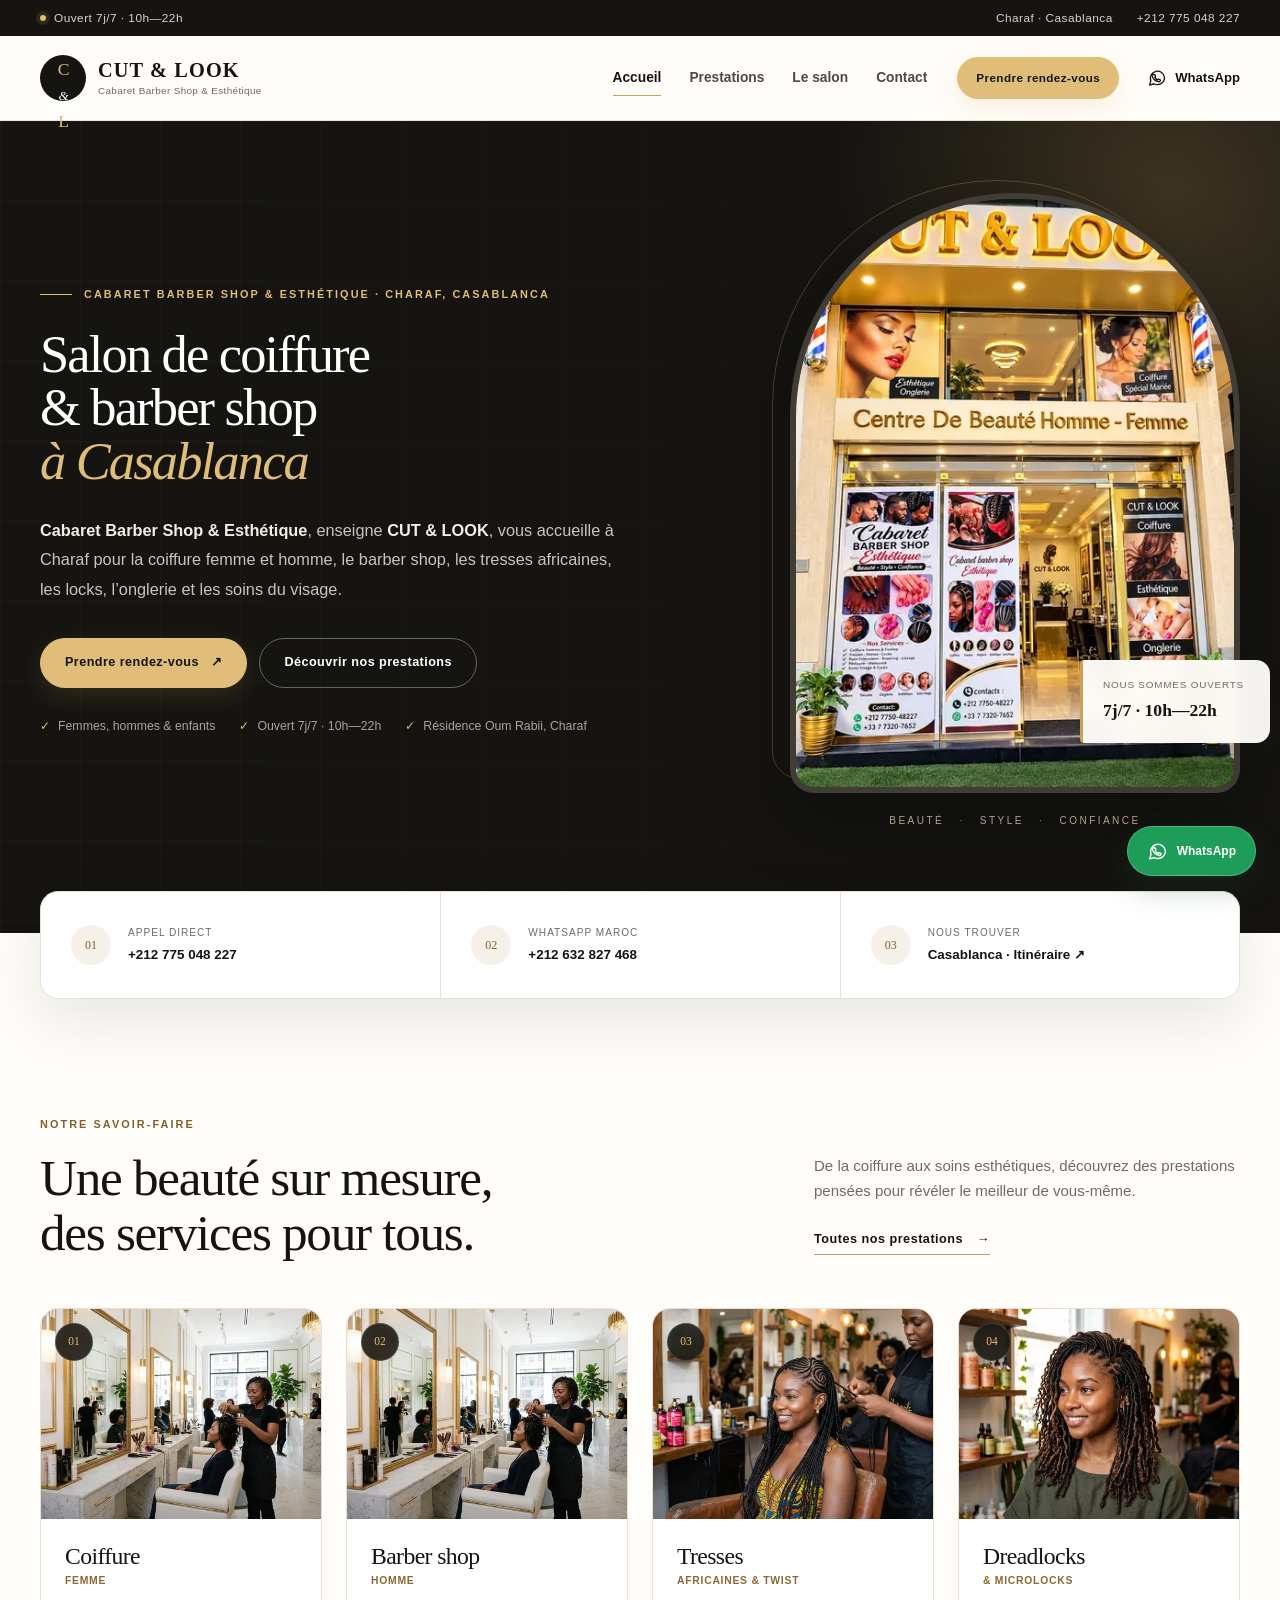
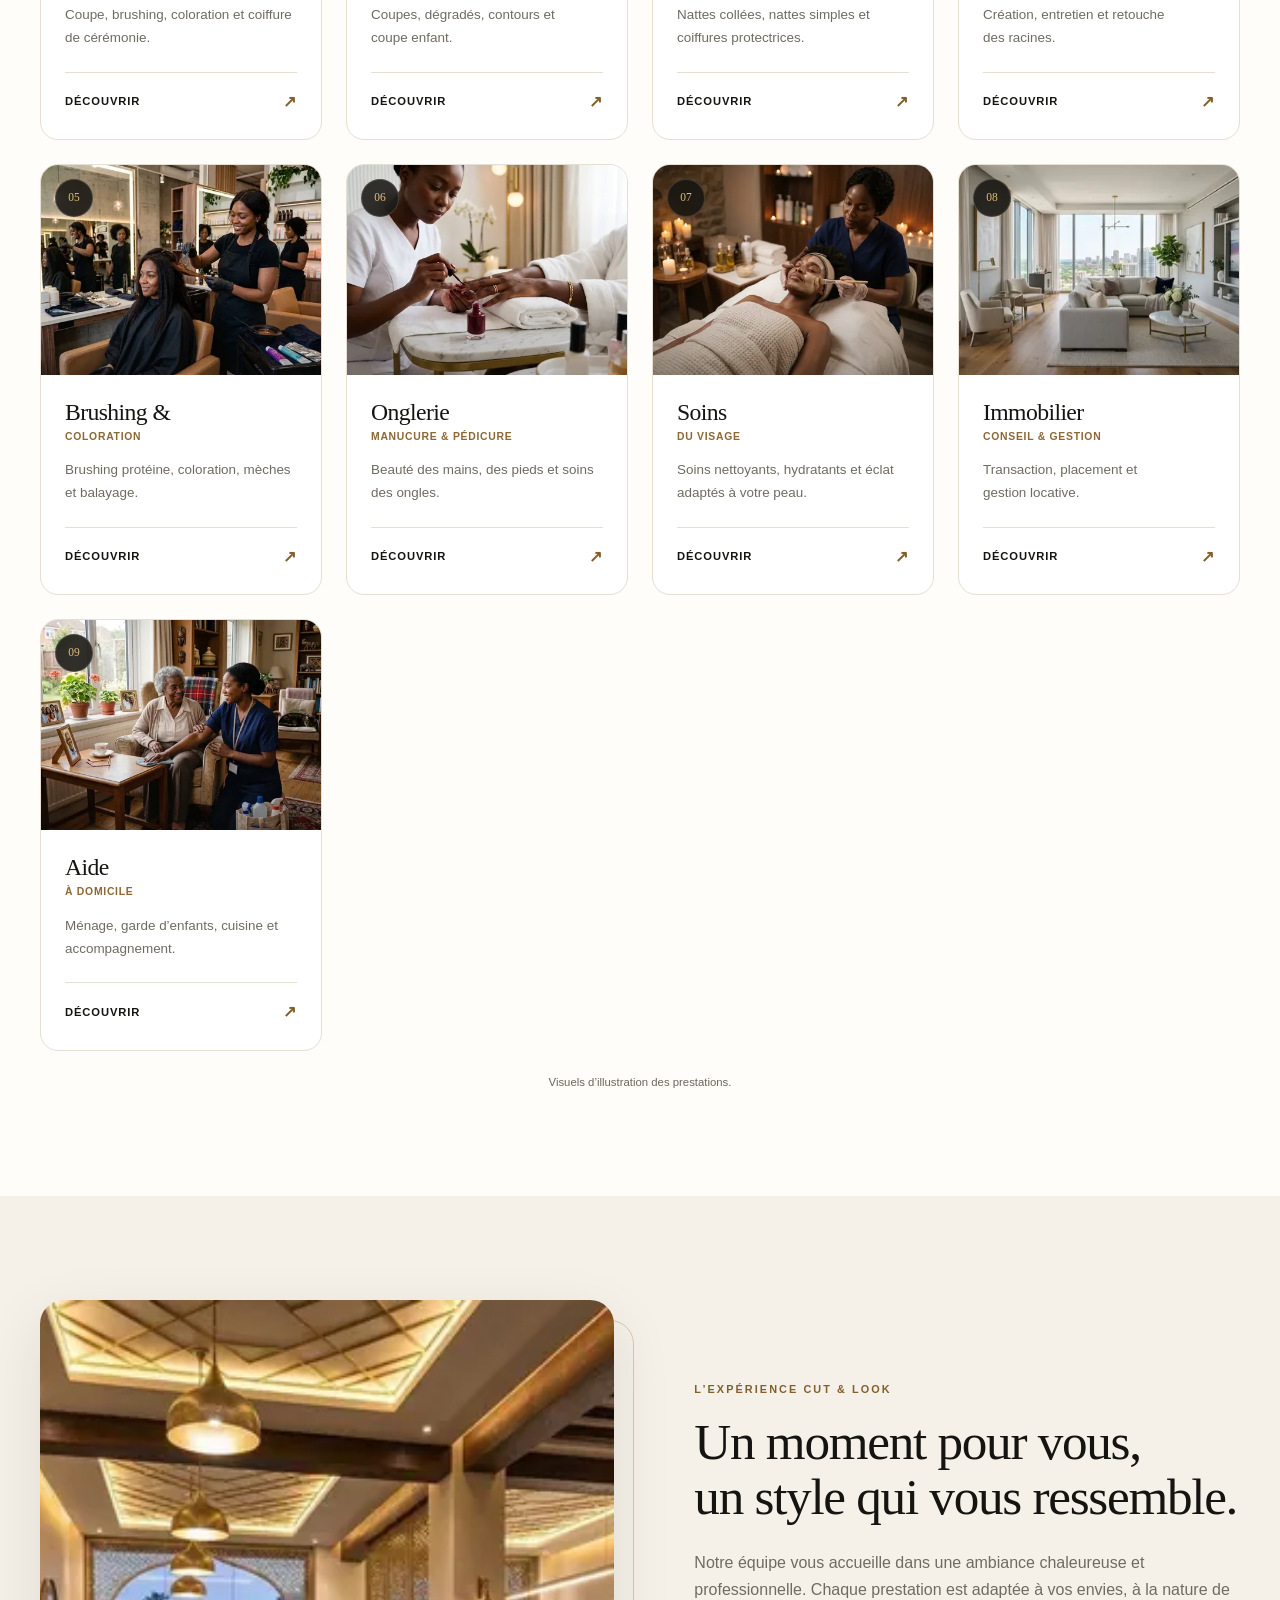
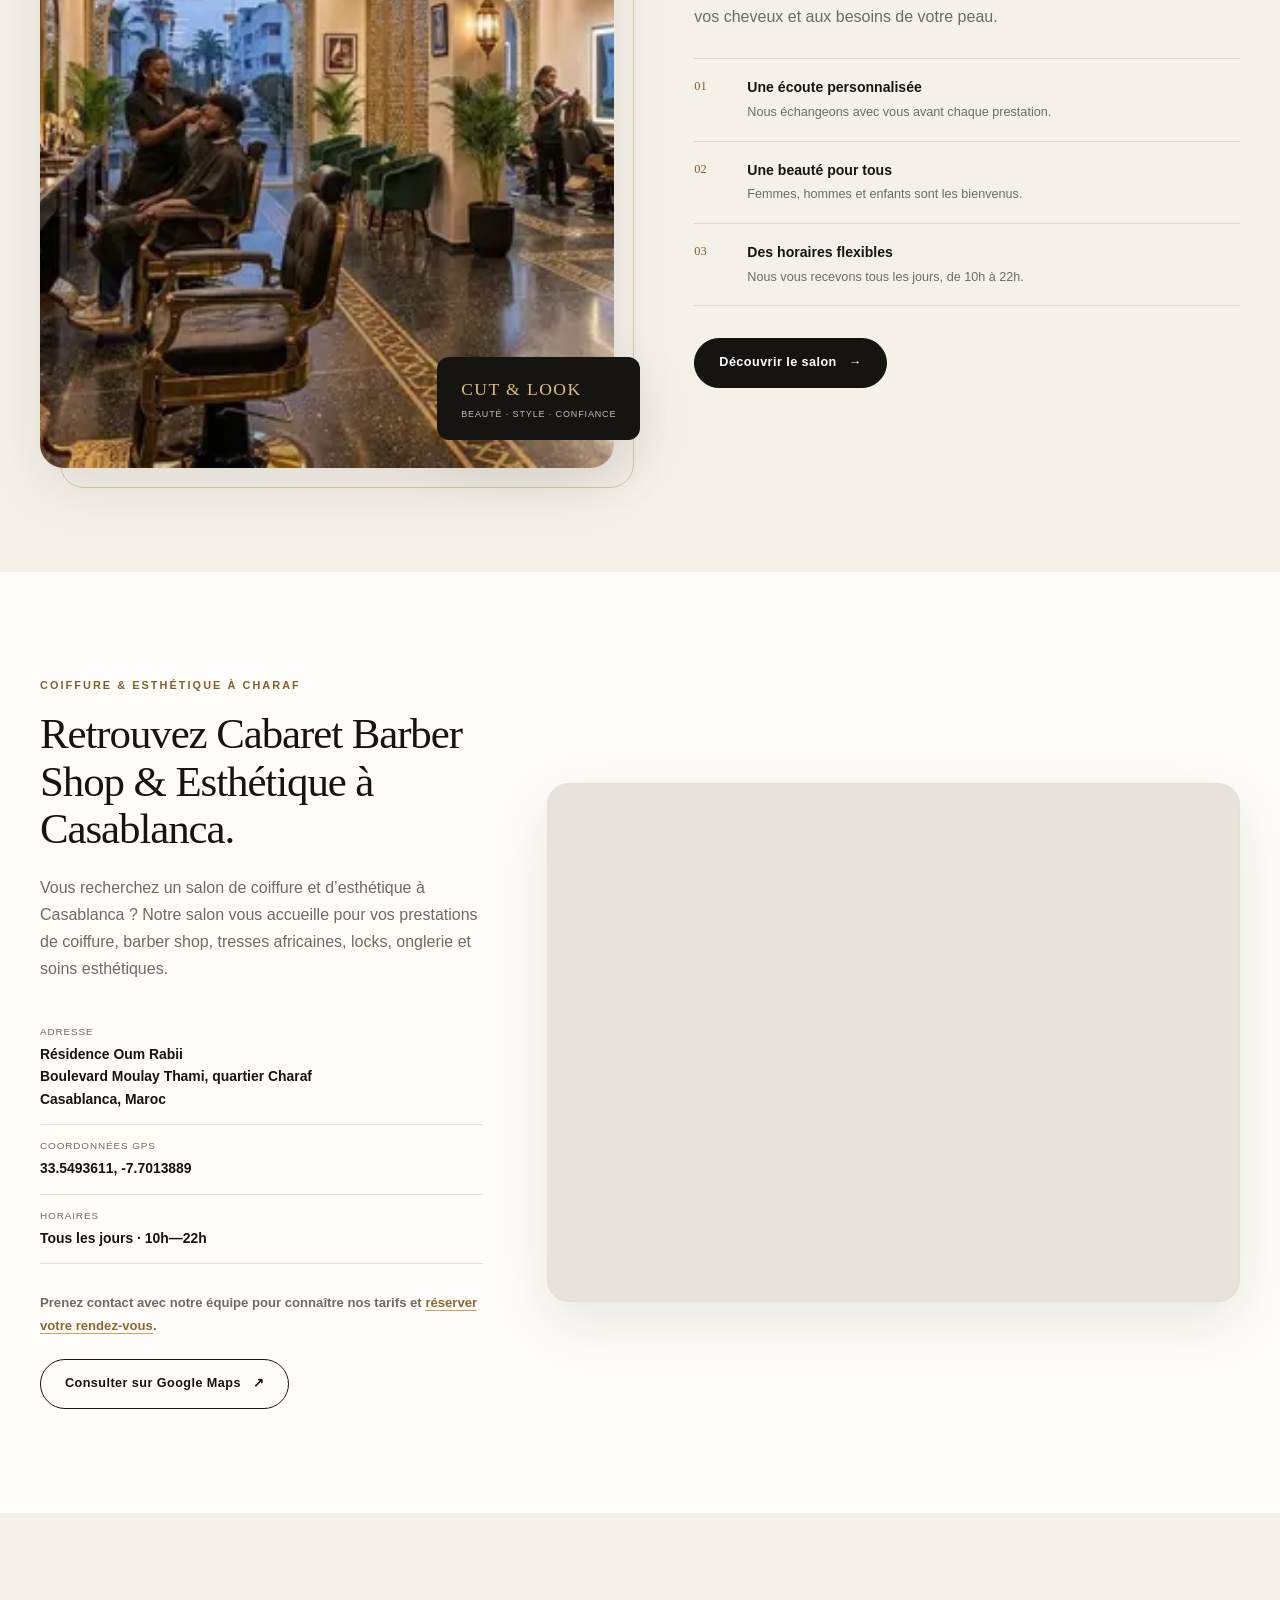
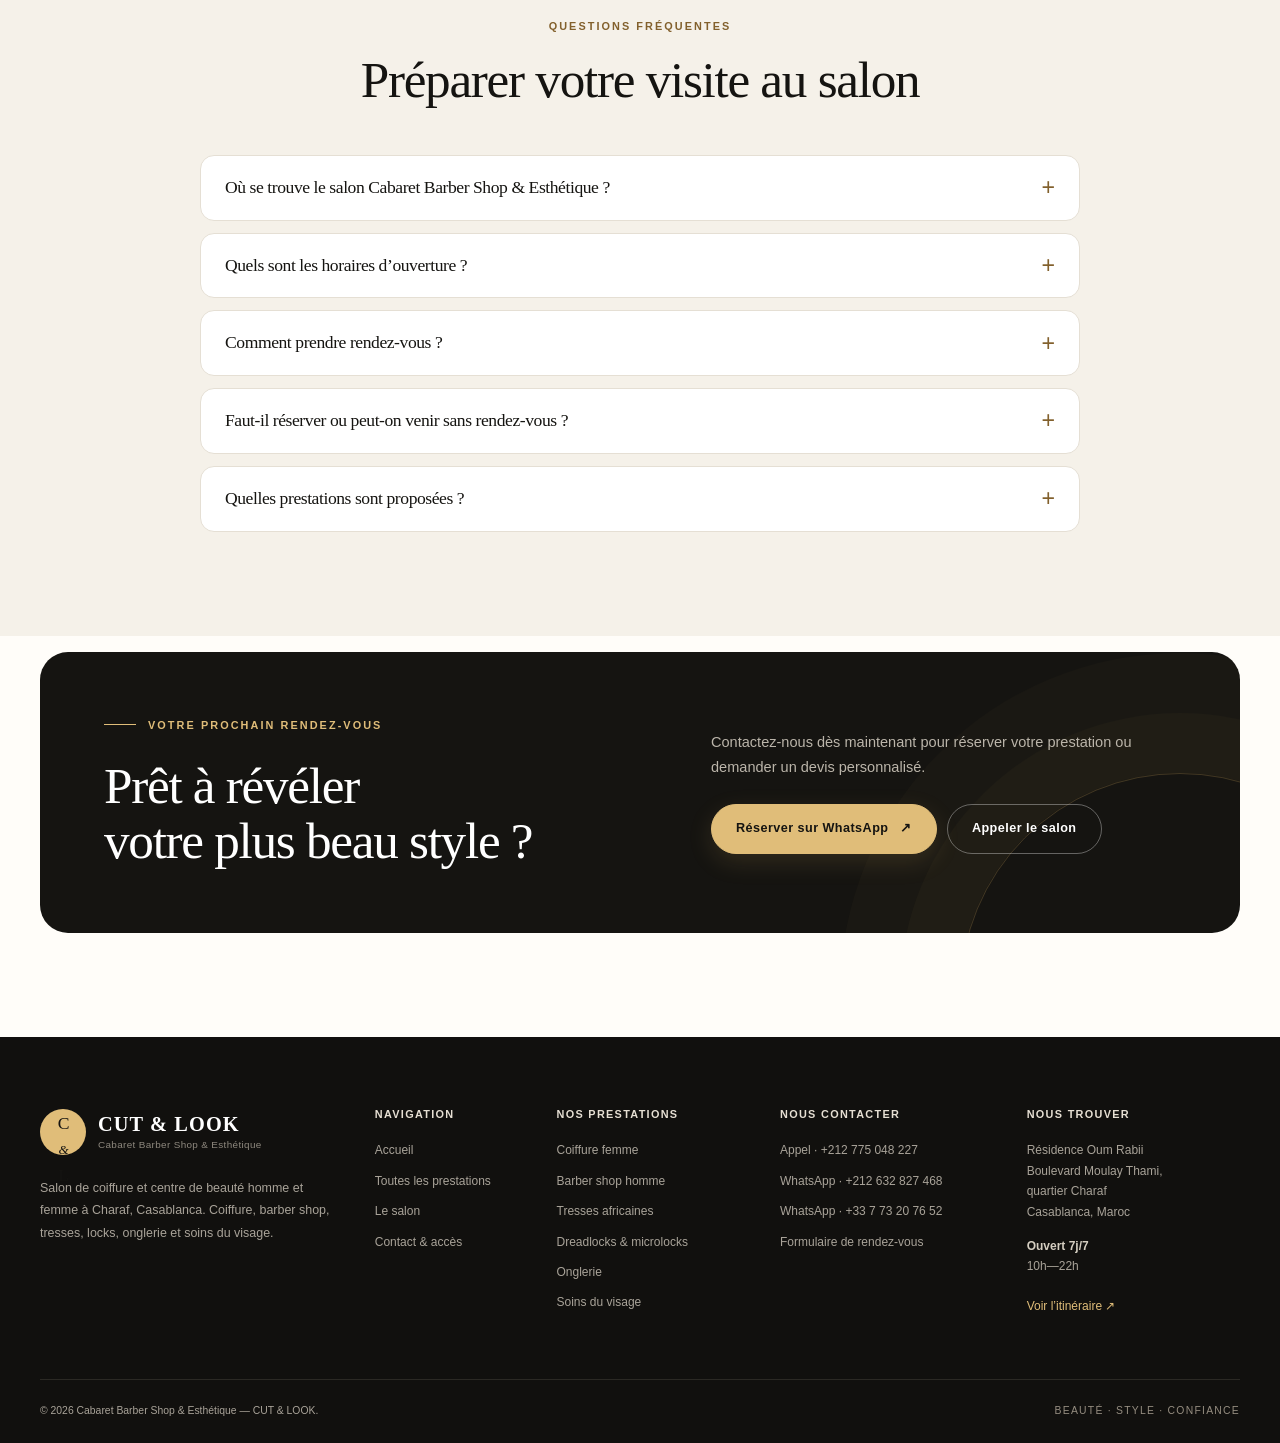
==== commit 4aefe600: "Forcer le rechargement des nouvelles photos Co-authored-by: arena-agent <297053741+arena-agent@users" ====
--- a/index.html
+++ b/index.html
@@ -38,8 +38,8 @@
       "description": "Salon de coiffure et centre de beauté à Charaf, Casablanca : coiffure femme et homme, barber shop, tresses africaines, dreadlocks et microlocks, onglerie et soins du visage.",
       "image": [
         "https://cabaretshopesthetique.vercel.app/assets/images/cover-salon.jpg",
-        "https://cabaretshopesthetique.vercel.app/assets/images/hero-salon.jpg",
-        "https://cabaretshopesthetique.vercel.app/assets/images/service-coiffure.jpg"
+        "https://cabaretshopesthetique.vercel.app/assets/images/hero-salon.jpg?v=20261024",
+        "https://cabaretshopesthetique.vercel.app/assets/images/service-coiffure.jpg?v=20261024"
       ],
       "telephone": "+212775048227",
       "address": {
@@ -358,8 +358,8 @@
             <a href="coiffure-femme-casablanca.html" class="service-card-link">
               <div class="service-card-media">
                 <picture>
-                <source type="image/webp" srcset="assets/images/service-coiffure-480.webp 480w, assets/images/service-coiffure-800.webp 800w, assets/images/service-coiffure-1200.webp 1200w" sizes="(max-width: 600px) 92vw, (max-width: 1120px) 46vw, 280px">
-                <img src="assets/images/service-coiffure.jpg" alt="Illustration d’une coupe de cheveux femme au salon CUT & LOOK à Casablanca" width="1200" height="896" loading="lazy" decoding="async">
+                <source type="image/webp" srcset="assets/images/service-coiffure-480.webp?v=20261024 480w, assets/images/service-coiffure-800.webp?v=20261024 800w, assets/images/service-coiffure-1200.webp?v=20261024 1200w" sizes="(max-width: 600px) 92vw, (max-width: 1120px) 46vw, 280px">
+                <img src="assets/images/service-coiffure.jpg?v=20261024" alt="Illustration d’une coupe de cheveux femme au salon CUT & LOOK à Casablanca" width="1200" height="896" loading="lazy" decoding="async">
               </picture>
                 <span class="service-number">01</span>
               </div>
@@ -375,8 +375,8 @@
             <a href="barber-shop-homme-casablanca.html" class="service-card-link">
               <div class="service-card-media">
                 <picture>
-                <source type="image/webp" srcset="assets/images/service-coiffure-480.webp 480w, assets/images/service-coiffure-800.webp 800w, assets/images/service-coiffure-1200.webp 1200w" sizes="(max-width: 600px) 92vw, (max-width: 1120px) 46vw, 280px">
-                <img src="assets/images/service-coiffure.jpg" alt="Illustration d’une coupe homme au barber shop à Casablanca" width="1200" height="896" loading="lazy" decoding="async">
+                <source type="image/webp" srcset="assets/images/service-coiffure-480.webp?v=20261024 480w, assets/images/service-coiffure-800.webp?v=20261024 800w, assets/images/service-coiffure-1200.webp?v=20261024 1200w" sizes="(max-width: 600px) 92vw, (max-width: 1120px) 46vw, 280px">
+                <img src="assets/images/service-coiffure.jpg?v=20261024" alt="Illustration d’une coupe homme au barber shop à Casablanca" width="1200" height="896" loading="lazy" decoding="async">
               </picture>
                 <span class="service-number">02</span>
               </div>
@@ -426,8 +426,8 @@
             <a href="coiffure-femme-casablanca.html#coloration" class="service-card-link">
               <div class="service-card-media">
                 <picture>
-                <source type="image/webp" srcset="assets/images/service-coloration-480.webp 480w, assets/images/service-coloration-800.webp 800w, assets/images/service-coloration-1200.webp 1200w" sizes="(max-width: 600px) 92vw, (max-width: 1120px) 46vw, 280px">
-                <img src="assets/images/service-coloration.jpg" alt="Illustration d’une coloration et d’un brushing professionnels à Casablanca" width="1200" height="896" loading="lazy" decoding="async">
+                <source type="image/webp" srcset="assets/images/service-coloration-480.webp?v=20261024 480w, assets/images/service-coloration-800.webp?v=20261024 800w, assets/images/service-coloration-1200.webp?v=20261024 1200w" sizes="(max-width: 600px) 92vw, (max-width: 1120px) 46vw, 280px">
+                <img src="assets/images/service-coloration.jpg?v=20261024" alt="Illustration d’une coloration et d’un brushing professionnels à Casablanca" width="1200" height="896" loading="lazy" decoding="async">
               </picture>
                 <span class="service-number">05</span>
               </div>
@@ -443,8 +443,8 @@
             <a href="onglerie-manucure-casablanca.html" class="service-card-link">
               <div class="service-card-media">
                 <picture>
-                <source type="image/webp" srcset="assets/images/service-onglerie-480.webp 480w, assets/images/service-onglerie-800.webp 800w, assets/images/service-onglerie-1200.webp 1200w" sizes="(max-width: 600px) 92vw, (max-width: 1120px) 46vw, 280px">
-                <img src="assets/images/service-onglerie.jpg" alt="Illustration d’une manucure à l’onglerie du salon à Casablanca" width="1200" height="896" loading="lazy" decoding="async">
+                <source type="image/webp" srcset="assets/images/service-onglerie-480.webp?v=20261024 480w, assets/images/service-onglerie-800.webp?v=20261024 800w, assets/images/service-onglerie-1200.webp?v=20261024 1200w" sizes="(max-width: 600px) 92vw, (max-width: 1120px) 46vw, 280px">
+                <img src="assets/images/service-onglerie.jpg?v=20261024" alt="Illustration d’une manucure à l’onglerie du salon à Casablanca" width="1200" height="896" loading="lazy" decoding="async">
               </picture>
                 <span class="service-number">06</span>
               </div>
@@ -460,8 +460,8 @@
             <a href="soins-visage-casablanca.html" class="service-card-link">
               <div class="service-card-media">
                 <picture>
-                <source type="image/webp" srcset="assets/images/service-visage-480.webp 480w, assets/images/service-visage-800.webp 800w, assets/images/service-visage-1200.webp 1200w" sizes="(max-width: 600px) 92vw, (max-width: 1120px) 46vw, 280px">
-                <img src="assets/images/service-visage.jpg" alt="Illustration d’un soin du visage au salon à Casablanca" width="1200" height="896" loading="lazy" decoding="async">
+                <source type="image/webp" srcset="assets/images/service-visage-480.webp?v=20261024 480w, assets/images/service-visage-800.webp?v=20261024 800w, assets/images/service-visage-1200.webp?v=20261024 1200w" sizes="(max-width: 600px) 92vw, (max-width: 1120px) 46vw, 280px">
+                <img src="assets/images/service-visage.jpg?v=20261024" alt="Illustration d’un soin du visage au salon à Casablanca" width="1200" height="896" loading="lazy" decoding="async">
               </picture>
                 <span class="service-number">07</span>
               </div>
@@ -494,8 +494,8 @@
             <a href="services.html#aide-domicile" class="service-card-link">
               <div class="service-card-media">
                 <picture>
-                <source type="image/webp" srcset="assets/images/service-aide-domicile-480.webp 480w, assets/images/service-aide-domicile-800.webp 800w, assets/images/service-aide-domicile-1200.webp 1200w" sizes="(max-width: 600px) 92vw, (max-width: 1120px) 46vw, 280px">
-                <img src="assets/images/service-aide-domicile.jpg" alt="Illustration d’un service d’aide et d’accompagnement à domicile" width="1200" height="896" loading="lazy" decoding="async">
+                <source type="image/webp" srcset="assets/images/service-aide-domicile-480.webp?v=20261024 480w, assets/images/service-aide-domicile-800.webp?v=20261024 800w, assets/images/service-aide-domicile-1200.webp?v=20261024 1200w" sizes="(max-width: 600px) 92vw, (max-width: 1120px) 46vw, 280px">
+                <img src="assets/images/service-aide-domicile.jpg?v=20261024" alt="Illustration d’un service d’aide et d’accompagnement à domicile" width="1200" height="896" loading="lazy" decoding="async">
               </picture>
                 <span class="service-number">09</span>
               </div>
@@ -515,8 +515,8 @@
       <div class="container salon-preview-grid">
         <div class="salon-preview-media">
           <picture>
-                <source type="image/webp" srcset="assets/images/hero-salon-640.webp 640w, assets/images/hero-salon-1024.webp 1024w, assets/images/hero-salon-1376.webp 1376w" sizes="(max-width: 600px) 92vw, (max-width: 1120px) 46vw, 280px">
-                <img src="assets/images/hero-salon.jpg" alt="Ambiance d’illustration d’un intérieur de salon de beauté élégant" width="1376" height="768" loading="lazy" decoding="async">
+                <source type="image/webp" srcset="assets/images/hero-salon-640.webp?v=20261024 640w, assets/images/hero-salon-1024.webp?v=20261024 1024w, assets/images/hero-salon-1376.webp?v=20261024 1376w" sizes="(max-width: 600px) 92vw, (max-width: 1120px) 46vw, 280px">
+                <img src="assets/images/hero-salon.jpg?v=20261024" alt="Ambiance d’illustration d’un intérieur de salon de beauté élégant" width="1376" height="768" loading="lazy" decoding="async">
               </picture>
           <div class="salon-signature"><span>CUT &amp; LOOK</span><small>Beauté · Style · Confiance</small></div>
         </div>
